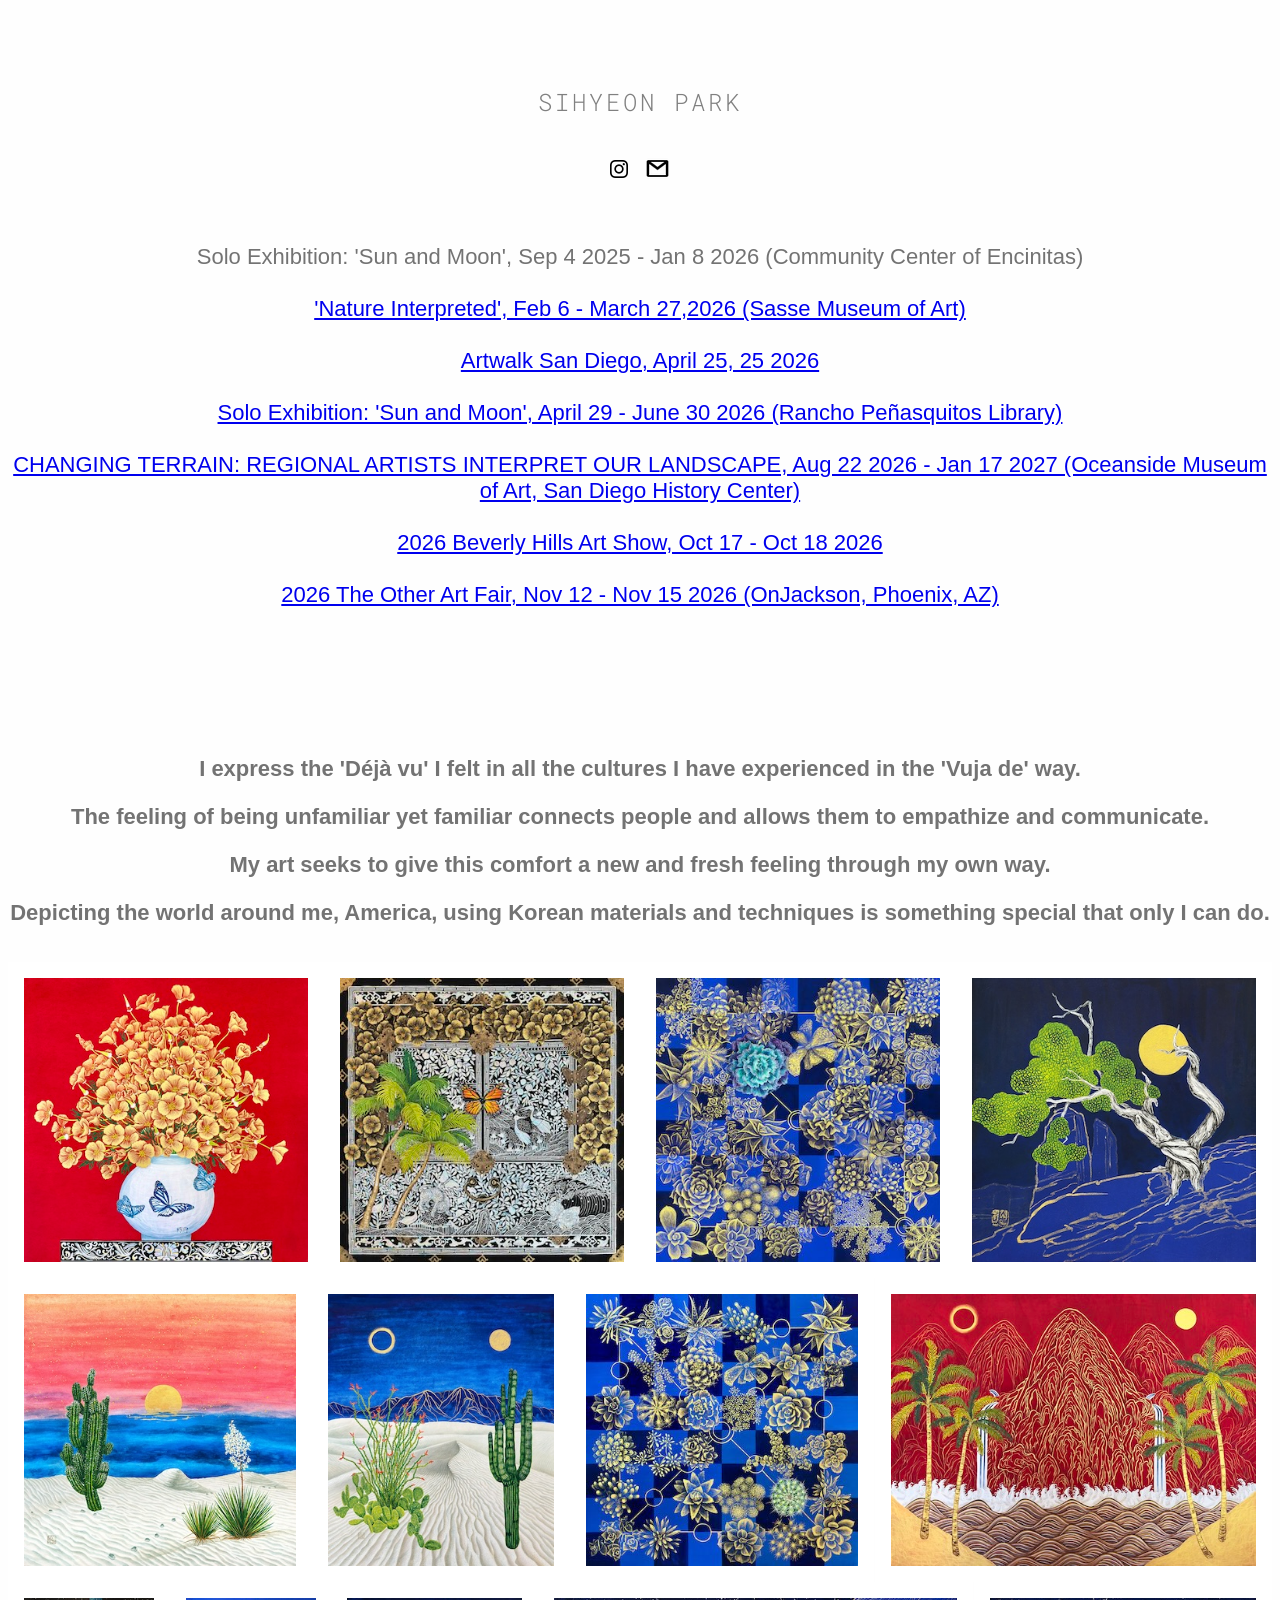
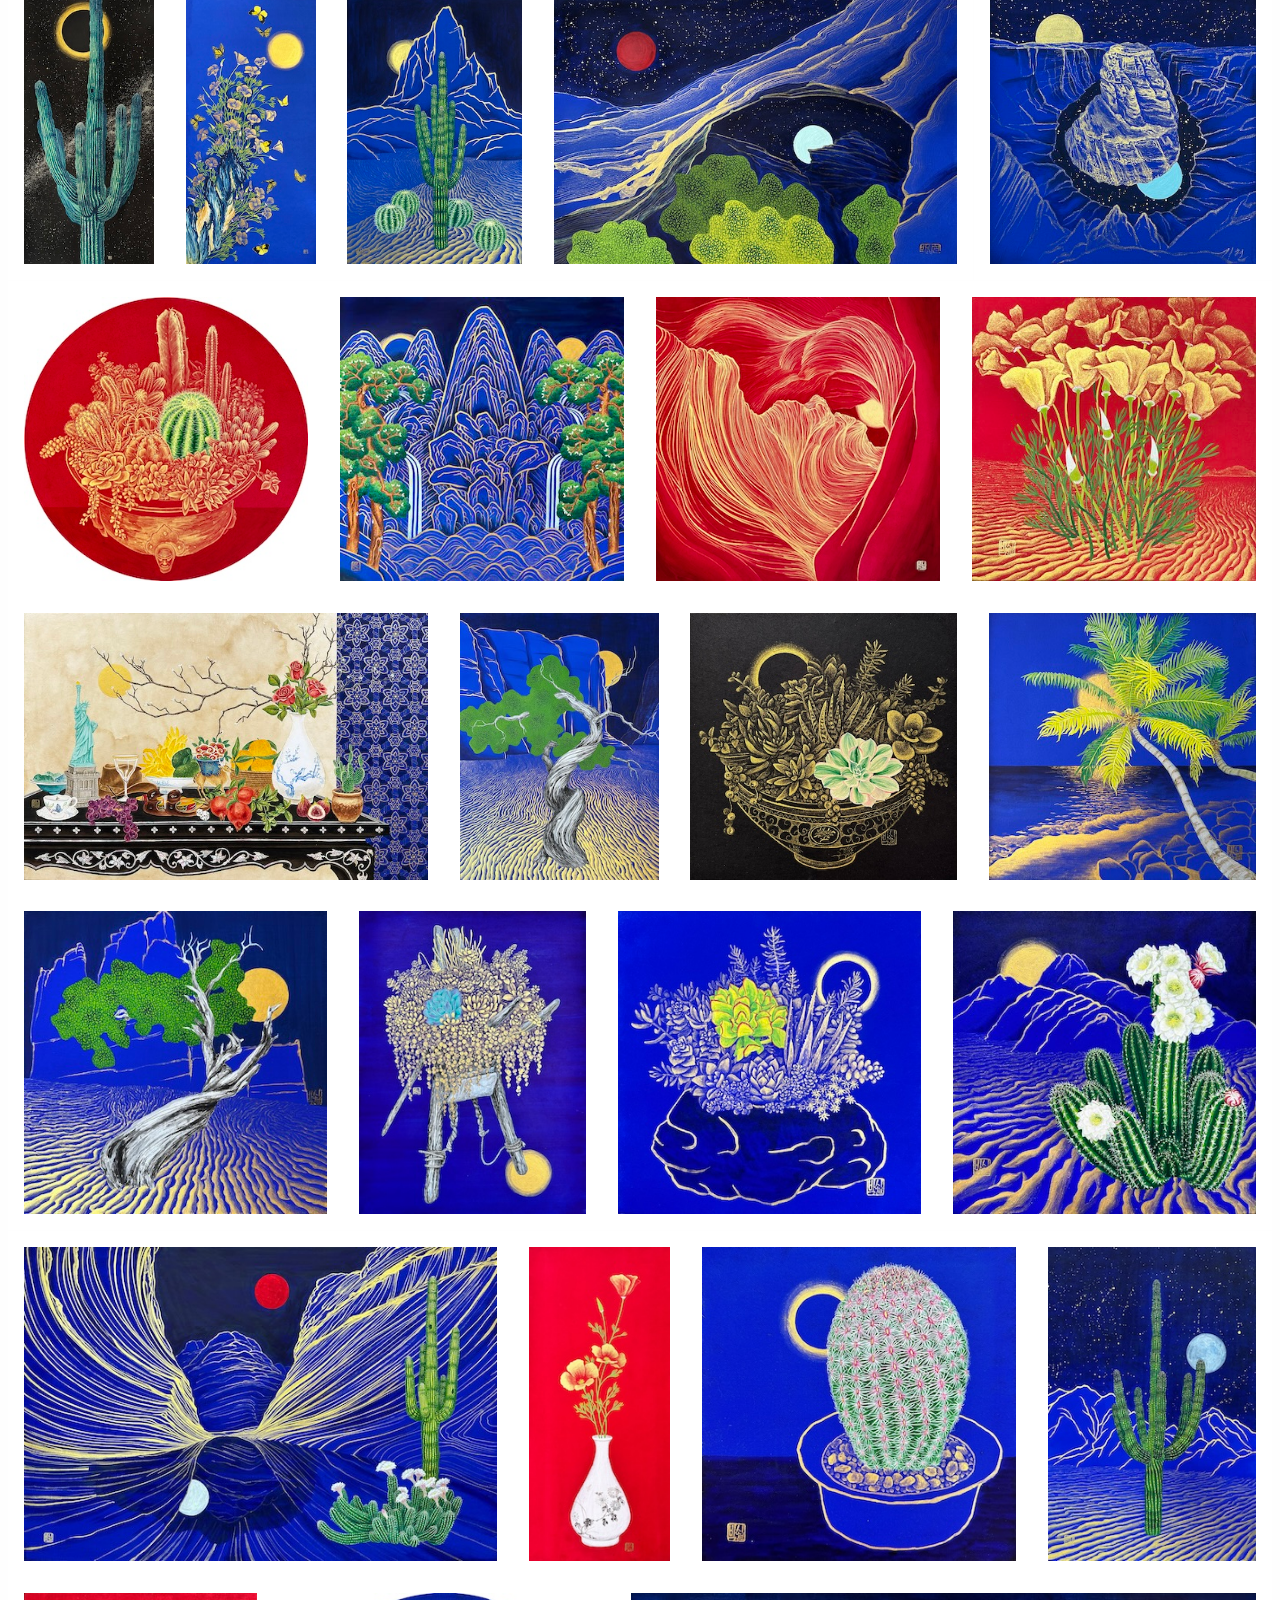
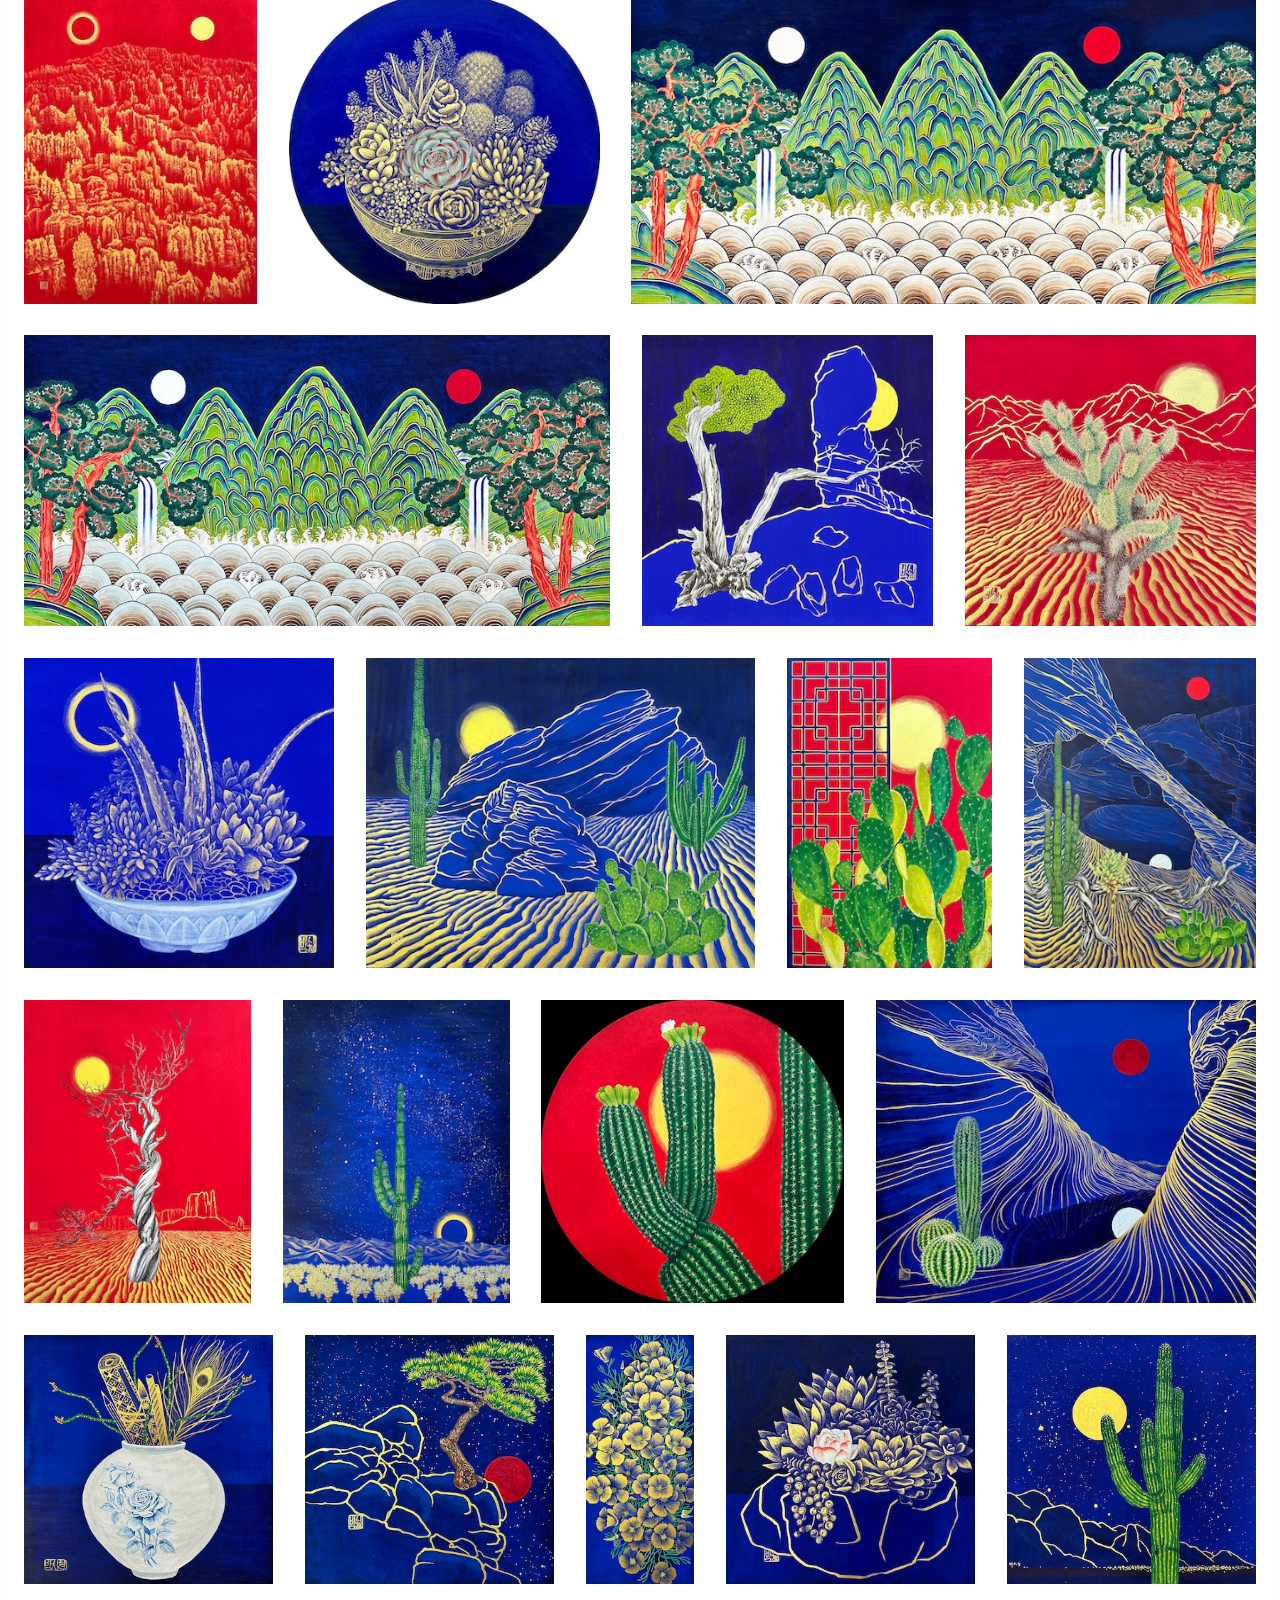
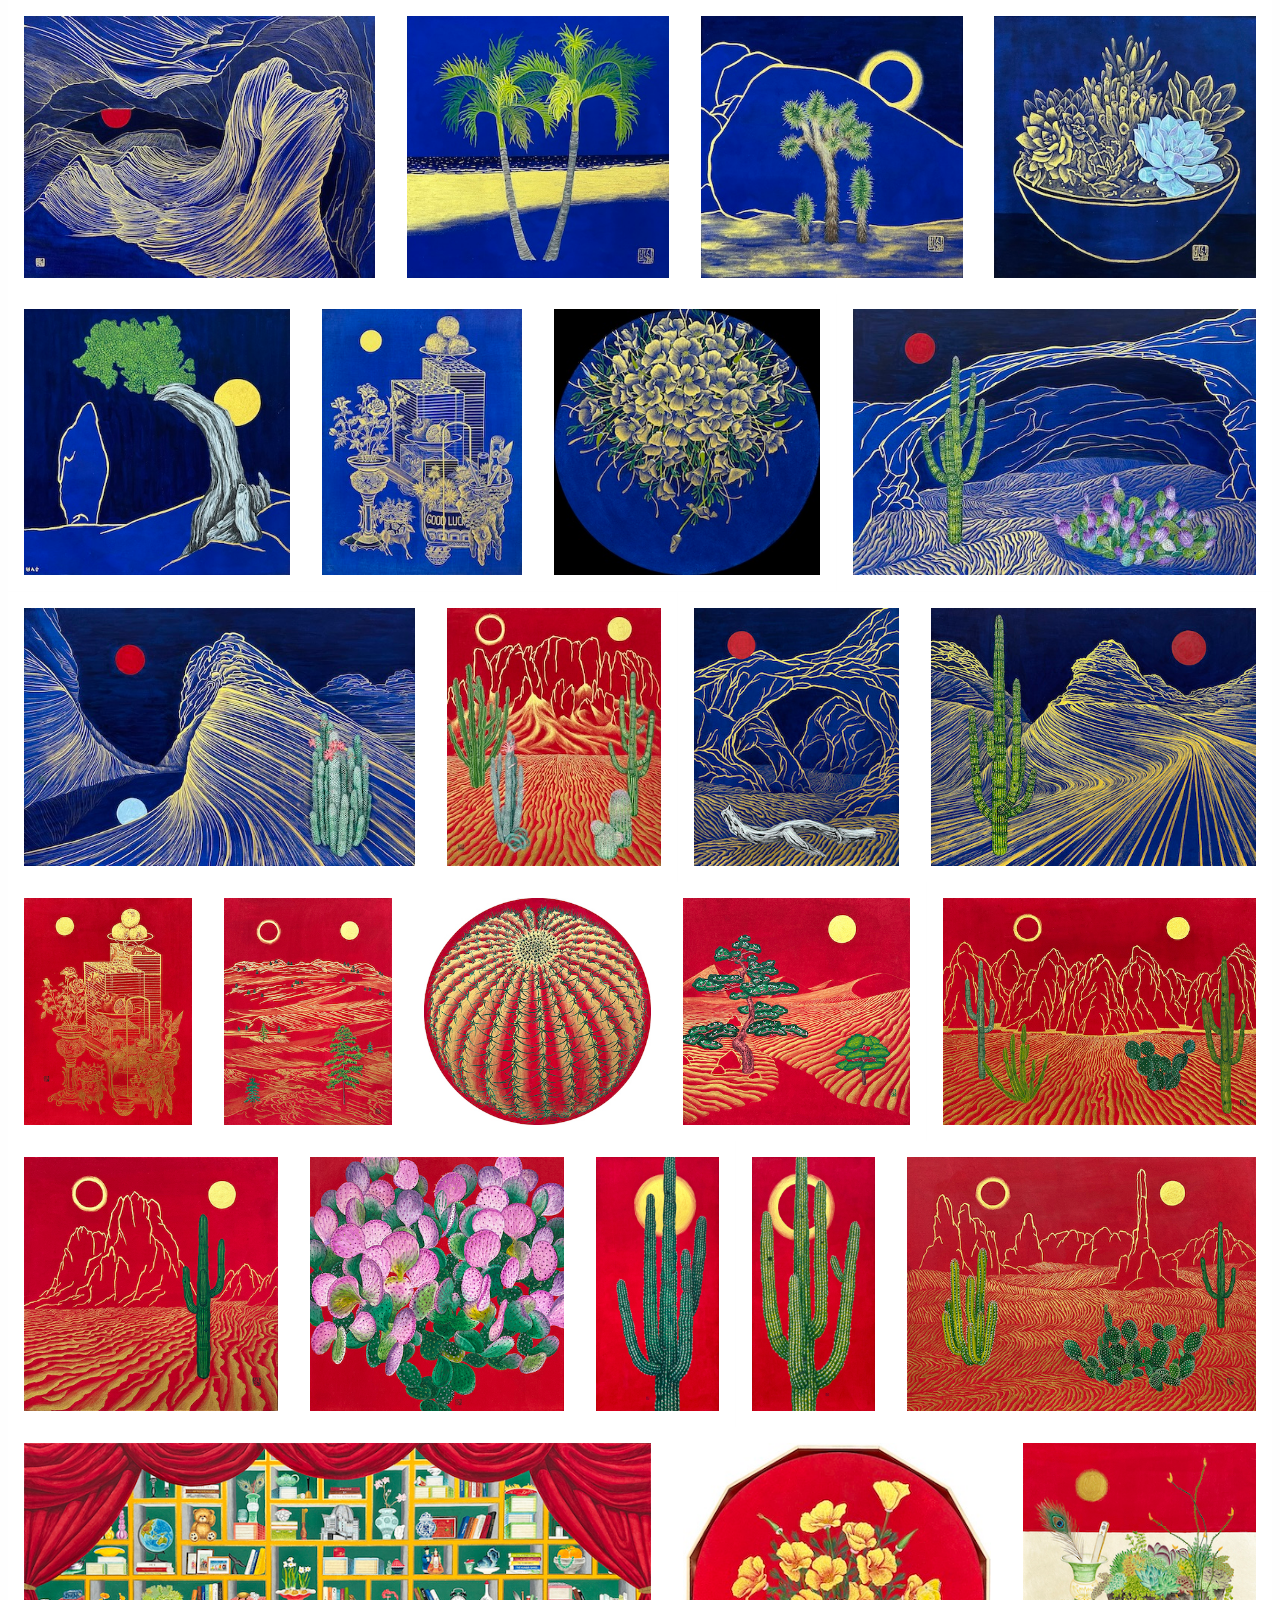
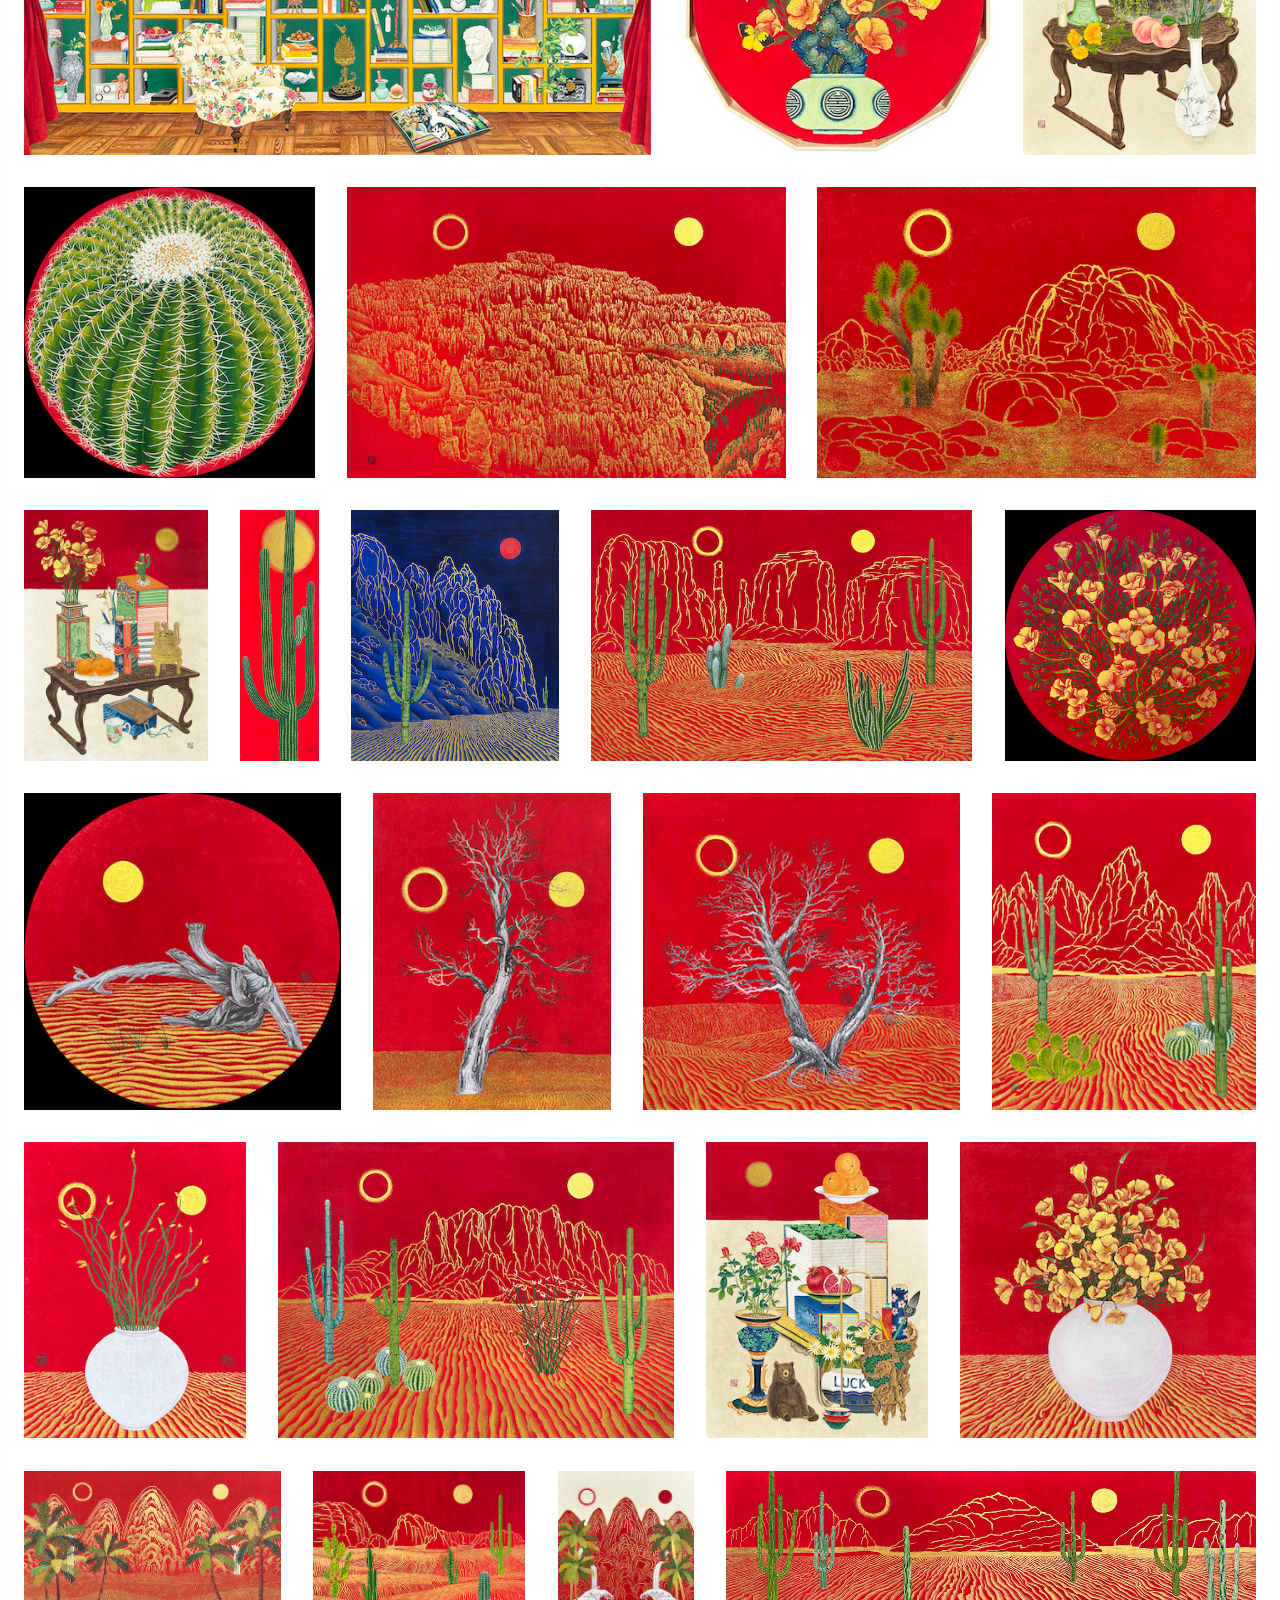
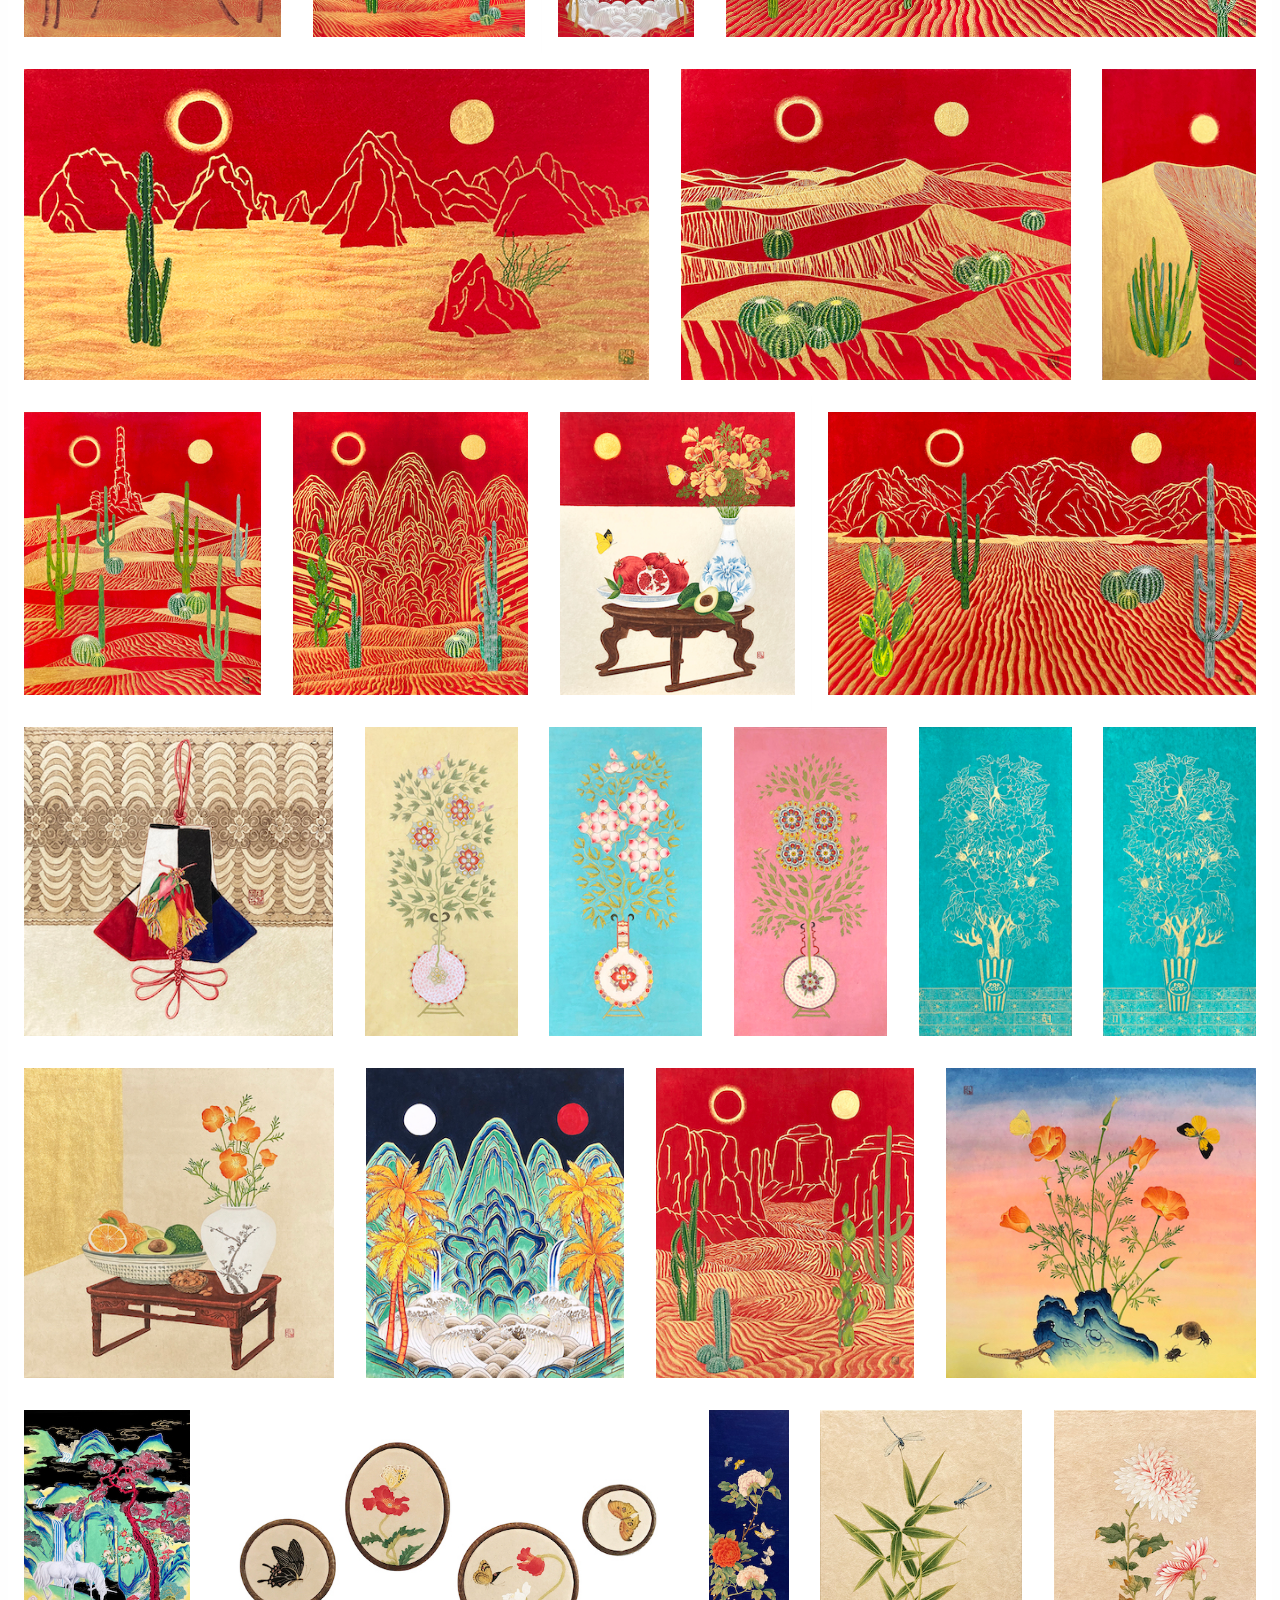
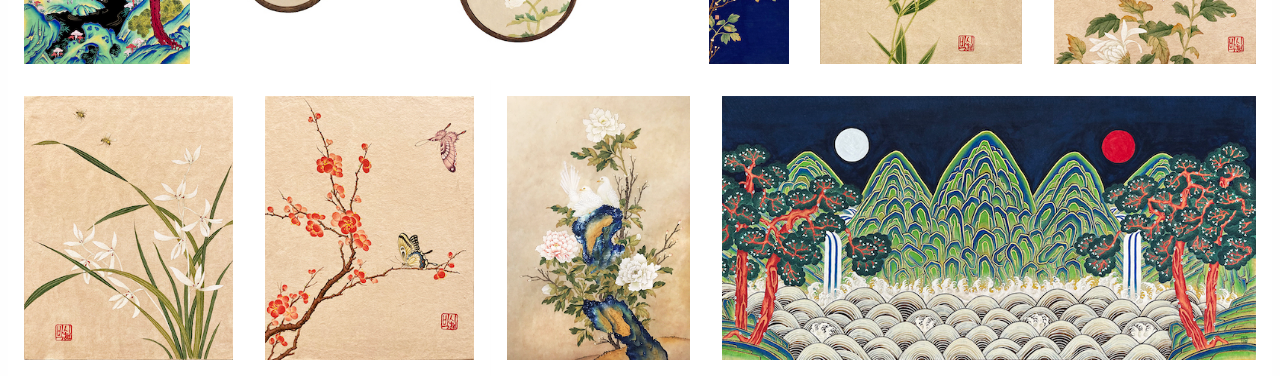
==== index.html @ fd3556aa "Update index.html" ====
<!DOCTYPE html>
<html lang="en" >
<head>
  <meta charset="UTF-8">
  <title>Sihyeon Park</title>
  <meta name="viewport" content="width=device-width, initial-scale=1">
  <link rel="preconnect" href="https://fonts.gstatic.com" crossorigin>
  <link href="https://fonts.googleapis.com/css?family=Roboto+Mono:400,300&display=swap" rel="stylesheet">
  <link rel="stylesheet" href="https://cdnjs.cloudflare.com/ajax/libs/normalize/5.0.0/normalize.min.css">
  <link rel="stylesheet" href="./style.css">
</head>
<body>
  <section id="about">
	<style>
	    h2 a {
		text-decoration: none; /* Remove underlines */
		margin-right: none; /* Add some spacing between icons */
	    }
	
	    h2 a img {
		vertical-align: middle; /* Align images vertically with text */
	    }
	</style>
	<br><br>
	<h2>Sihyeon Park
		<br><br>
	    <a href="https://instagram.com/artist_sihyeonpark?igshid=NTc4MTIwNjQ2YQ==" target="_blank">
		<img src="images/instagram-logo.png" alt="Instagram Logo">
	    </a>
	    <a href="mailto:iamsihyeon@gmail.com" target="_blank">
		<img src="images/email-25.png" alt="Email Logo">
	    </a>
	</h2>
	<!-- <div class=intro1>'Vujà dé' is all about my perspective of both</div>
	<div class=intro1>Korean and American cultures.</div>
	<div class=intro1>I found ‘wishes, symbols, happiness, etc.’</div>
	<div class=intro3>in my new life in the U.S..</div>
	
	<div class=intro2>It was the 'Déjà vu' that I felt in 'Minhwa',</div>
	<div class=intro1>a traditional Korean folk art,</div>
	<div class=intro3>which is my painting inspiration.</div>
	
	<div class=intro2>Creativity comes from different viewpoints</div>
	<div class=intro3>like 'Vujà dé(a familiar but new feeling)'.</div>
	
	<div class=intro2>My pieces bring out familiar Korean and</div>
	<div class=intro1>American things in order to give people</div>
	<div class=intro1>a fresh feeling by combining representative</div>
	<div class=intro1>Korean paintings, symbolic images of the U.S.</div>
	<div class=intro3>and my own story.</div>
	
	<div class=intro2>This implies that, in the end,</div>
	<div class=intro3>our happiness is all the same.</div> -->

	<div class=intro2>
		Solo Exhibition: 'Sun and Moon', Sep 4 2025 - Jan 8 2026 (Community Center of Encinitas)
	</div>
	<div class=intro1>
		<a href="https://sasseartmuseum.org/exhibits2026-nature_interpreted.htm?utm_source=newsletter&utm_medium=email&utm_campaign=4_new_exhibits&utm_term=2026-03-21" target="_blank" rel="noopener noreferrer">'Nature Interpreted', Feb 6 - March 27,2026 (Sasse Museum of Art)</a>
	</div>
	<div class=intro1>
		<a href="https://www.artwalksandiego.org/missionfed/" target="_blank" rel="noopener noreferrer">Artwalk San Diego, April 25, 25 2026</a>
	</div>
	<div class=intro1>
		<a href="https://sandiego.events.mylibrary.digital/event?id=348384" target="_blank" rel="noopener noreferrer">Solo Exhibition: 'Sun and Moon', April 29 - June 30 2026 (Rancho Peñasquitos Library)</a>
	</div>
	<div class=intro1>
		<a href="https://oma-online.org/changing-terrain/" target="_blank" rel="noopener noreferrer">CHANGING TERRAIN: REGIONAL ARTISTS INTERPRET OUR LANDSCAPE, Aug 22 2026 - Jan 17 2027 (Oceanside Museum of Art, San Diego History Center)</a>
	</div>
	<div class=intro1>
		<a href="https://beverlyhills.org/231/Beverly-Hills-Art-Show---October-17-18-2" target="_blank" rel="noopener noreferrer">2026 Beverly Hills Art Show, Oct 17 - Oct 18 2026</a>
	</div>
	<div class=intro3>
		<a href="https://www.theotherartfair.com/phoenix/" target="_blank" rel="noopener noreferrer">2026 The Other Art Fair, Nov 12 - Nov 15 2026 (OnJackson, Phoenix, AZ)</a>
	</div>
	<br><br><br><br><br><br>
	  
    <!-- <div class=news1>'Vujà dé'(a familiar but new feeling)</div>
    <div class=news1>is all about my perspective</div>
    <div class=news3> on both Korean and American cultures.</div>

    <div class=news2>In my new life in the U.S.,</div>
    <div class=news3>I discovered ‘wishes, symbols, happiness, etc.’</div>

    <div class=news2>It was the "Déjà vu" that I felt in</div>
    <div class=news1>“Minhwa”, a traditional Korean folk art,</div>
    <div class=news3>which serves as my painting inspiration.</div>

    <div class=news2>Creativity stems from different</div>
    <div class=news3>viewpoints, like “Vujà dé”.</div>

    <div class=news2>My artwork showcases</div>
    <div class=news1>familiar Korean and American elements,</div>
    <div class=news1>aiming to provide a fresh perspective</div>
    <div class=news1>by combining representative Korean paintings,</div>
    <div class=news1>symbolic images of the U.S.,</div>
    <div class=news3>and my personal story.</div>
    
    <div class=news2>This implies that, ultimately,</div>
    <div class=news3>our happiness is universal.</div> -->
    <div class=news1>I express the 'Déjà vu' I felt in all the cultures I have experienced in the 'Vuja de' way.</div>
    <div class=news2>The feeling of being unfamiliar yet familiar connects people and allows them to empathize and communicate.</div>
    <div class=news2>My art seeks to give this comfort a new and fresh feeling through my own way.</div>
    <div class=news2>Depicting the world around me, America, using Korean materials and techniques is something special that only I can do.</div>
    <div class=news3></div>
	  
  </section>
  <section id="gallery">
    <!-- <h2>Gallery</h2> -->
    <h2></h2>
		<!-- partial:index.partial.html -->
		<div class="m-p-g">
			<div class="m-p-g__thumbs" data-google-image-layout data-max-height="350">
				<img src="images_thumbs/2026_008_Poppy_in_the_Moon-2_24x24.jpg" data-full="images/2026_008_Poppy_in_the_Moon-2_24x24.jpg" alt="Poppy in the Moon-2 24x24" class="m-p-g__thumbs-img" loading="lazy"/>
				<img src="images_thumbs/2026_007_California_in_Jagae-1_24x24.jpg" data-full="images/2026_007_California_in_Jagae-1_24x24.jpg" alt="California in Jagae-1 24x24" class="m-p-g__thumbs-img" loading="lazy"/>
				<img src="images_thumbs/2026_006_Yutnori-2_48x48.jpg" data-full="images/2026_006_Yutnori-2_48x48.jpg" alt="Yutnori-2 48x48" class="m-p-g__thumbs-img" loading="lazy"/>
				<img src="images_thumbs/2026_005_A_Small_Happiness-19_10x10.jpg" data-full="images/2026_005_A_Small_Happiness-19_10x10.jpg" alt="A Small Happiness-19 10x10" class="m-p-g__thumbs-img" loading="lazy"/>
				<img src="images_thumbs/2026_004_Cactus_in_the_White-2_18x18.jpg" data-full="images/2026_004_Cactus_in_the_White-2_18x18.jpg" alt="Cactus in the White-2 18x18" class="m-p-g__thumbs-img" loading="lazy"/>
				<img src="images_thumbs/2026_003_Cactus_in_the_White-1_24x20.jpg" data-full="images/2026_003_Cactus_in_the_White-1_24x20.jpg" alt="Cactus in the White-1 24x20" class="m-p-g__thumbs-img" loading="lazy"/>
				<img src="images_thumbs/2026_002_Yutnori-1_24x24.jpg" data-full="images/2026_002_Yutnori-1_24x24.jpg" alt="Yutnori-1 24x24" class="m-p-g__thumbs-img" loading="lazy"/>
				<img src="images_thumbs/2026_001_Ilwolobongdo-CA-3_30x40.jpg" data-full="images/2026_001_Ilwolobongdo-CA-3_30x40.jpg" alt="Ilwolobongdo CA-3 30x40" class="m-p-g__thumbs-img" loading="lazy"/>
				<img src="images_thumbs/2025_038_Saguaro_in_the_Night_48x24.jpg" data-full="images/2025_038_Saguaro_in_the_Night_48x24.jpg" alt="Saguaro in the Night 48x24 (sold)" class="m-p-g__thumbs-img" loading="lazy"/>
				<img src="images_thumbs/2025_037_California_Hwajeopdo_36x18.jpg" data-full="images/2025_037_California_Hwajeopdo_36x18.jpg" alt="California Hwajeopdo 36x18" class="m-p-g__thumbs-img" loading="lazy"/>
				<img src="images_thumbs/2025_036_Cactus_in_the_Dark-10_18x12.jpg" data-full="images/2025_036_Cactus_in_the_Dark-10_18x12.jpg" alt="Cactus in the Dark-10 18x12" class="m-p-g__thumbs-img" loading="lazy"/>
				<img src="images_thumbs/2025_035_Sedona_in_the_Dark_12x18.jpg" data-full="images/2025_035_Sedona_in_the_Dark_12x18.jpg" alt="Sedona in the Dark 12x18" class="m-p-g__thumbs-img" loading="lazy"/>
				<img src="images_thumbs/2025_034_A_Small_Happiness-18_10x10.jpg" data-full="images/2025_034_A_Small_Happiness-18_10x10.jpg" alt="A Small Happiness-18 10x10" class="m-p-g__thumbs-img" loading="lazy"/>
				<img src="images_thumbs/2025_033_Succulents_in_a_Hwaro_18R.jpg" data-full="images/2025_033_Succulents_in_a_Hwaro_18R.jpg" alt="Succulents in a Hwaro 18R" class="m-p-g__thumbs-img" loading="lazy"/>
				<img src="images_thumbs/2025_032_Ilwolobongdo_in _the_Dark_18x18.jpg" data-full="images/2025_032_Ilwolobongdo_in _the_Dark_18x18.jpg" alt="Ilwolobongdo in the Dark 18x18" class="m-p-g__thumbs-img" loading="lazy"/>
				<img src="images_thumbs/2025_031_Love_from_the_Earth_18x18.jpg" data-full="images/2025_031_Love_from_the_Earth_18x18.jpg" alt="Love from the Earth 18x18" class="m-p-g__thumbs-img" loading="lazy"/>
				<img src="images_thumbs/2025_030_California_Poppy-3_10x10.jpg" data-full="images/2025_030_California_Poppy-3_10x10.jpg" alt="California Poppy-3 10x10 (sold)" class="m-p-g__thumbs-img" loading="lazy"/>
				<img src="images_thumbs/2025_029_Sogwado-Still_life_20x30.jpg" data-full="images/2025_029_Sogwado-Still_life_20x30.jpg" alt="Sogwado-Still life 20x30 (sold)" class="m-p-g__thumbs-img" loading="lazy"/>
				<img src="images_thumbs/2025_028_A_Tree_in_the_Dark_10x10.jpg" data-full="images/2025_028_A_Tree_in_the_Dark_10x10.jpg" alt="A Tree in the Dark 36x48" class="m-p-g__thumbs-img" loading="lazy"/>
				<img src="images_thumbs/2025_027_A_Small_Happiness-17_10x10.jpg" data-full="images/2025_027_A_Small_Happiness-17_10x10.jpg" alt="A Small Happiness-17 10x10" class="m-p-g__thumbs-img" loading="lazy"/>
				<img src="images_thumbs/2025_026_A_Small_Happiness-12_10x10.jpg" data-full="images/2025_026_A_Small_Happiness-12_10x10.jpg" alt="A Small Happiness-12 10x10" class="m-p-g__thumbs-img" loading="lazy"/>
				<img src="images_thumbs/2025_025_A_Small_Happiness-16_10x10.jpg" data-full="images/2025_025_A_Small_Happiness-16_10x10.jpg" alt="A Small Happiness-16 10x10" class="m-p-g__thumbs-img" loading="lazy"/>
				<img src="images_thumbs/2025_024_Succulents_on_a_Jigae_24x18.jpg" data-full="images/2025_024_Succulents_on_a_Jigae_24x18.jpg" alt="Succulents on a Jigae 24x18" class="m-p-g__thumbs-img" loading="lazy"/>
				<img src="images_thumbs/2025_023_A_Small_Happiness-14_10x10.jpg" data-full="images/2025_023_A_Small_Happiness-14_10x10.jpg" alt="A Small Happiness-14 10x10" class="m-p-g__thumbs-img" loading="lazy"/>
				<img src="images_thumbs/2025_022_A_Small_Happiness-15_10x10.jpg" data-full="images/2025_022_A_Small_Happiness-15_10x10.jpg" alt="A Small Happiness-15 10x10 (sold)" class="m-p-g__thumbs-img" loading="lazy"/>
				<img src="images_thumbs/2025_021_Cactus_in_the_Dark-8_20x30.jpg" data-full="images/2025_021_Cactus_in_the_Dark-8_20x30.jpg" alt="Cactus in the Dark-8 20x30" class="m-p-g__thumbs-img" loading="lazy"/>
				<img src="images_thumbs/2025_020_California_Poppy_in_a_vase-2_22x10.jpg" data-full="images/2025_020_California_Poppy_in_a_vase-2_22x10.jpg" alt="California Poppy in a vase-2 22x10 (sold)" class="m-p-g__thumbs-img" loading="lazy"/>
				<img src="images_thumbs/2025_019_A_Small_Happiness-13_10x10.jpg" data-full="images/2025_019_A_Small_Happiness-13_10x10.jpg" alt="A Small Happiness-13 10x10" class="m-p-g__thumbs-img" loading="lazy"/>
				<img src="images_thumbs/2025_018_Cactus_in_the_Dark-9_18x12.jpg" data-full="images/2025_018_Cactus_in_the_Dark-9_18x12.jpg" alt="Cactus in the Dark-9 18x12" class="m-p-g__thumbs-img" loading="lazy"/>
				<img src="images_thumbs/2025_017_Sun_Moon and Bryce-2_24x18.jpg" data-full="images/2025_017_Sun_Moon and Bryce-2_24x18.jpg" alt="Sun Moon and Bryce-2 24x18 (sold)" class="m-p-g__thumbs-img" loading="lazy"/>
				<img src="images_thumbs/2025_016_Succulents_in_a_pot_18R.jpg" data-full="images/2025_016_Succulents_in_a_pot_18R.jpg" alt="Succulents in a pot 18R" class="m-p-g__thumbs-img" loading="lazy"/>
				<img src="images_thumbs/2025_015_2025_Ilwolobongdo-LG_24x48.jpg" data-full="images/2025_015_2025_Ilwolobongdo-LG_24x48.jpg" alt="2025 Ilwolobongdo-LG 24x48" class="m-p-g__thumbs-img" loading="lazy"/>
				<img src="images_thumbs/2025_014_2025_Ilwolobongdo-SM_18x36.jpg" data-full="images/2025_014_2025_Ilwolobongdo-SM_18x36.jpg" alt="2025 Ilwolobongdo-SM 18x36 (sold)" class="m-p-g__thumbs-img" loading="lazy"/>
				<img src="images_thumbs/2025_013_A_Small_Happiness-11_10x10.jpg" data-full="images/2025_013_A_Small_Happiness-11_10x10.jpg" alt="A Small Happiness-11 10x10 (sold)" class="m-p-g__thumbs-img" loading="lazy"/>
				<img src="images_thumbs/2025_012_A_Teddy_Bear_Cholla_10x10.jpg" data-full="images/2025_012_A_Teddy_Bear_Cholla_10x10.jpg" alt="A Teddy Bear Cholla 10x10 (sold)" class="m-p-g__thumbs-img" loading="lazy"/>
				<img src="images_thumbs/2025_011_A_Small_Happiness-10_10x10.jpg" data-full="images/2025_011_A_Small_Happiness-10_10x10.jpg" alt="A Small Happiness-10 10x10 (sold)" class="m-p-g__thumbs-img" loading="lazy"/>
				<img src="images_thumbs/2025_010_Cactus_in_the_Dark-6_16x20.jpg" data-full="images/2025_010_Cactus_in_the_Dark-6_16x20.jpg" alt="Cactus in the Dark-6 16x20" class="m-p-g__thumbs-img" loading="lazy"/>
				<img src="images_thumbs/2025_009_Through_the_Chang_18x12.jpg" data-full="images/2025_009_Through_the_Chang_18x12.jpg" alt="Through the Chang 18x12" class="m-p-g__thumbs-img" loading="lazy"/>
				<img src="images_thumbs/2025_008_Cactus_in_the_Dark-5_36x48.jpg" data-full="images/2025_008_Cactus_in_the_Dark-5_36x48.jpg" alt="Cactus in the Dark-5 36x48" class="m-p-g__thumbs-img" loading="lazy"/>
				<img src="images_thumbs/2025_007_A_Tree_under_the_Sun-2_24x18.jpg" data-full="images/2025_007_A_Tree_under_the_Sun-2_24x18.jpg" alt="A Tree under the Sun-2 24x18" class="m-p-g__thumbs-img" loading="lazy"/>
				<img src="images_thumbs/2025_006_Cactus_in_the_Dark-7_24x18.jpg" data-full="images/2025_006_Cactus_in_the_Dark-7_24x18.jpg" alt="Cactus in the Dark-7 24x18 (sold)" class="m-p-g__thumbs-img" loading="lazy"/>
				<img src="images_thumbs/2025_005_Saguaro-4_20R.jpg" data-full="images/2025_005_Saguaro-4_20R.jpg" alt="Saguaro-4 20R" class="m-p-g__thumbs-img" loading="lazy"/>
				<img src="images_thumbs/2025_004_Cactus_in_the_Dark-4_16x20.jpg" data-full="images/2025_004_Cactus_in_the_Dark-4_16x20.jpg" alt="Cactus in the Dark-4 16x20 (sold)" class="m-p-g__thumbs-img" loading="lazy"/>
				<img src="images_thumbs/2025_003_A_Small_Happiness-8_10x10.jpg" data-full="images/2025_003_A_Small_Happiness-8_10x10.jpg" alt="A Small Happiness-8 10x10 (sold)" class="m-p-g__thumbs-img" loading="lazy"/>
				<img src="images_thumbs/2025_002_A_Small_Happiness-7_10x10.jpg" data-full="images/2025_002_A_Small_Happiness-7_10x10.jpg" alt="A Small Happiness-7 10x10 (sold)" class="m-p-g__thumbs-img" loading="lazy"/>
				<img src="images_thumbs/2025_001_California_Poppy-3_22x10_2025.jpg" data-full="images/2025_001_California_Poppy-3_22x10_2025.jpg" alt="California Poppy-3 22x10 (sold)" class="m-p-g__thumbs-img" loading="lazy"/>
				<img src="images_thumbs/2024_0027_A_Small_Happiness-6_10x10.jpg" data-full="images/2024_0027_A_Small_Happiness-6_10x10.jpg" alt="A Small Happiness-6 10x10 (sold)" class="m-p-g__thumbs-img" loading="lazy"/>
				<img src="images_thumbs/2024_0026_A_Small_Happiness-5_10x10.jpg" data-full="images/2024_0026_A_Small_Happiness-5_10x10.jpg" alt="A Small Happiness-5 10x10 (sold)" class="m-p-g__thumbs-img" loading="lazy"/>
				<img src="images_thumbs/2024_0025_Antelope_in_the_Dark-1_18x24.jpg" data-full="images/2024_0025_Antelope_in_the_Dark-1_18x24.jpg" alt="Antelope in the Dark-1 18x24" class="m-p-g__thumbs-img" loading="lazy"/>
				<img src="images_thumbs/2024_0024_A_Small_Happiness-4_10x10.jpg" data-full="images/2024_0024_A_Small_Happiness-4_10x10.jpg" alt="A Small Happiness-4 10x10 (sold)" class="m-p-g__thumbs-img" loading="lazy"/>
				<img src="images_thumbs/2024_0023_A_Small_Happiness-3_10x10.jpg" data-full="images/2024_0023_A_Small_Happiness-3_10x10.jpg" alt="A Small Happiness-3 10x10 (sold)" class="m-p-g__thumbs-img" loading="lazy"/>
				<img src="images_thumbs/2024_0022_A_Small_Happiness-2_10x10.jpg" data-full="images/2024_0022_A_Small_Happiness-2_10x10.jpg" alt="A Small Happiness-2 10x10 (sold)" class="m-p-g__thumbs-img" loading="lazy"/>
				<img src="images_thumbs/2024_0021_A_Small_Happiness-2_10x10.jpg" data-full="images/2024_0021_A_Small_Happiness-2_10x10.jpg" alt="A Small Happiness-1 10x10 (sold)" class="m-p-g__thumbs-img" loading="lazy"/>
				<img src="images_thumbs/2024_0020_Chaekgeori-CA-Blue_24x18.jpg" data-full="images/2024_0020_Chaekgeori-CA-Blue_24x18.jpg" alt="Chaekgeori-CA-Blue 24x18 (sold)" class="m-p-g__thumbs-img" loading="lazy"/>
				<img src="images_thumbs/2024_0019_California_Poppy-2_20R.jpg" data-full="images/2024_0019_California_Poppy-2_20R.jpg" alt="California Poppy-2 20R (sold)" class="m-p-g__thumbs-img" loading="lazy"/>
				<img src="images_thumbs/2024_0018_Arches_in_the_Dark-2_20x30.jpg" data-full="images/2024_0018_Arches_in_the_Dark-2_20x30.jpg" alt="Arches in the Dark-2 20x30 (sold)" class="m-p-g__thumbs-img" loading="lazy"/>
				<img src="images_thumbs/2024_0017_Cactus_in_the_Dark-3_20x30.jpg" data-full="images/2024_0017_Cactus_in_the_Dark-3_20x30.jpg" alt="Cactus in the Dark-3 20x30 (sold)" class="m-p-g__thumbs-img" loading="lazy"/>
				<img src="images_thumbs/2024_0016_Sun,_Moon_and_Superstition-2_24x20.jpg" data-full="images/2024_0016_Sun,_Moon_and_Superstition-2_24x20.jpg" alt="Sun, Moon and Superstition-2 24x20 (sold)" class="m-p-g__thumbs-img" loading="lazy"/>
				<img src="images_thumbs/2024_0015_Arches_in_the_Dark-1_20x16.jpg" data-full="images/2024_0015_Arches_in_the_Dark-1_20x16.jpg" alt="Arches in the Dark-1 2024 20x16 (sold)" class="m-p-g__thumbs-img" loading="lazy"/>
				<img src="images_thumbs/2024_0014_Cactus_in_the_Dark-2_16x20.jpg" data-full="images/2024_0014_Cactus_in_the_Dark-2_16x20.jpg" alt="Cactus in the Dark-2 2024 16x20 (sold)" class="m-p-g__thumbs-img" loading="lazy"/>
				<!-- <img src="images_thumbs/2024_0013_Sun_Moon_and_Palmtree-1_30x40.jpg" data-full="images/2024_0013_Sun_Moon_and_Palmtree-1_30x40.jpg" alt="Sun, Moon and Palmtree-1 2024 30x40" class="m-p-g__thumbs-img" loading="lazy"/> -->
				<img src="images_thumbs/2024_0012_Chaegeori-Mono_24x18.jpg" data-full="images/2024_0012_Chaegeori-Mono_24x18.jpg" alt="Chaegeori Mono 2024 24x18" class="m-p-g__thumbs-img" loading="lazy"/>
				<img src="images_thumbs/2024_0011_Sun_Moon_and_Zion-1_24x18.jpg" data-full="images/2024_0011_Sun_Moon_and_Zion-1_24x18.jpg" alt="Sun, Moon and Zion-1 2024 24x18" class="m-p-g__thumbs-img" loading="lazy"/>
				<img src="images_thumbs/2024_0010_A_Ball_Cacti_20.jpg" data-full="images/2024_0010_A_Ball_Cacti_20.jpg" alt="A Ball Cacti-2 2024 20R" class="m-p-g__thumbs-img" loading="lazy"/>
				<img src="images_thumbs/2024_0009_Pinetree_in_Desert_18x18.jpg" data-full="images/2024_0009_Pinetree_in_Desert_18x18.jpg" alt="Pinetree in Desert 2024 18x18" class="m-p-g__thumbs-img" loading="lazy"/>
				<img src="images_thumbs/2024_0008_Sun_Moon_and_Cactus-9_22x30.jpg" data-full="images/2024_0008_Sun_Moon_and_Cactus-9_22x30.jpg" alt="Sun, Moon and Cactus-9 2024 22x30" class="m-p-g__thumbs-img" loading="lazy"/>
				<img src="images_thumbs/2024_0007_Sun_Moon_and_Cactus_11_18x18.jpg" data-full="images/2024_0007_Sun_Moon_and_Cactus_11_18x18.jpg" alt="Sun, Moon and Cactus-11 2024 18x18 (sold)" class="m-p-g__thumbs-img" loading="lazy"/>
				<img src="images_thumbs/2024_0006_Purple_Prickly-1_24x24.jpg" data-full="images/2024_0006_Purple_Prickly-1_24x24.jpg" alt="Purple Prickly-1 2024 24x24 (sold)" class="m-p-g__thumbs-img" loading="lazy"/>
				<img src="images_thumbs/2024_0005_Saguaro-3_48x24.jpg" data-full="images/2024_0005_Saguaro-3_48x24.jpg" alt="Saguaro-3 2024 48x24" class="m-p-g__thumbs-img" loading="lazy"/>
				<img src="images_thumbs/2024_0004_Saguaro-2_48x24.jpg" data-full="images/2024_0004_Saguaro-2_48x24.jpg" alt="Saguaro-2 2024 48x24" class="m-p-g__thumbs-img" loading="lazy"/>
				<img src="images_thumbs/2024_0003_Sun_Moon_and_Cactus-10_22x30.jpg" data-full="images/2024_0003_Sun_Moon_and_Cactus-10_22x30.jpg" alt="Sun, Moon and Cactus-10 2024 22x30" class="m-p-g__thumbs-img" loading="lazy"/>
				<img src="images_thumbs/2024_0002_Chaekgado-SD_48x96.jpg" data-full="images/2024_0002_Chaekgado-SD_48x96.jpg" alt="Chaekgado-SD 2024 48x96" class="m-p-g__thumbs-img" loading="lazy"/>
                <img src="images_thumbs/2024_0001_California_poppy_in_a_vase_18round.jpg" data-full="images/2024_0001_California_poppy_in_a_vase_18round.png" alt="California poppy in a vase 2024 18R (sold)" class="m-p-g__thumbs-img" loading="lazy"/>
				<img src="images_thumbs/2023_00018_Sogwado-CA-3_24x18.v2.jpg" data-full="images/2023_00018_Sogwado-CA-3_24x18.v2.jpg" alt="Sogwado-CA-3 2023 24x18" class="m-p-g__thumbs-img" loading="lazy"/>
				<img src="images_thumbs/2023_00017_A_Ball_Cacti-1_20round.jpg" data-full="images/2023_00017_A_Ball_Cacti-1_20round.jpg" alt="A Ball Cacti-1 2023 20R (sold)" class="m-p-g__thumbs-img" loading="lazy"/>
				<img src="images_thumbs/2023_00016_Sun_Moon_and_Bryce_24x36.jpg" data-full="images/2023_00016_Sun_Moon_and_Bryce_24x36.jpg" alt="Sun, Moon and Bryce 2023 24x36 (sold)" class="m-p-g__thumbs-img" loading="lazy"/>
				<img src="images_thumbs/2023_00015_Sun_Moon_and_Joshua_12x18.jpg" data-full="images/2023_00015_Sun_Moon_and_Joshua_12x18.jpg" alt="Sun, Moon and Joshua 2023 12x18" class="m-p-g__thumbs-img" loading="lazy"/>
				<img src="images_thumbs/2023_00014_Chaekgeori-CA-2_24x18.jpg" data-full="images/2023_00014_Chaekgeori-CA-2_24x18.jpg" alt="Chaekgeori-CA-2 2023 24x18" class="m-p-g__thumbs-img" loading="lazy"/>
				<img src="images_thumbs/2023_00013_Saguaro-1_36x12.v2.jpg" data-full="images/2023_00013_Saguaro-1_36x12.v2.jpg" alt="Saguaro-1 2023 36x12 (sold)" class="m-p-g__thumbs-img" loading="lazy"/>
				<img src="images_thumbs/2023_00012_Cactus_in_the_dark_24x20.v2.jpg" data-full="images/2023_00012_Cactus_in_the_dark_24x20.v2.jpg" alt="Cactus in the dark 2023 24x20 (sold)" class="m-p-g__thumbs-img" loading="lazy"/>
				<img src="images_thumbs/2023_00011_Sun_Moon_and_Cactus-8_24x36.jpg" data-full="images/2023_00011_Sun_Moon_and_Cactus-8_24x36.jpg" alt="Sun, Moon and Cactus-8 2023 24x36" class="m-p-g__thumbs-img" loading="lazy"/>
				<img src="images_thumbs/2023_00010_California_Poppy-1_24round.jpg" data-full="images/2023_00010_California_Poppy-1_24round.jpg" alt="California Poppy-1 2023 24R (sold)" class="m-p-g__thumbs-img" loading="lazy"/>
				<img src="images_thumbs/2023_0009_A_Tree_under_the_Sun_18round.jpg" data-full="images/2023_0009_A_Tree_under_the_Sun_18round.jpg" alt="A Tree under the Sun 2023 18R" class="m-p-g__thumbs-img" loading="lazy"/>
				<img src="images_thumbs/2023_0008_Sun,_Moon_and_Tree-2_12x16.jpg" data-full="images/2023_0008_Sun,_Moon_and_Tree-2_12x16.jpg" alt="Sun, Moon and a Tree-2 2023 12x16 (sold)" class="m-p-g__thumbs-img" loading="lazy"/>
				<img src="images_thumbs/2023_0007_Sun,_Moon_and_Tree-1_18x18.jpg" data-full="images/2023_0007_Sun,_Moon_and_Tree-1_18x18.jpg" alt="Sun, Moon and a Tree-1 2023 18x18 (sold)" class="m-p-g__thumbs-img" loading="lazy"/>
				<img src="images_thumbs/2023_0006_Sun,_Moon_and_Cactus-7_24x20.jpg" data-full="images/2023_0006_Sun,_Moon_and_Cactus-7_24x20.jpg" alt="Sun, Moon and Cactus-7 2023 24x20 (sold)" class="m-p-g__thumbs-img" loading="lazy"/>
				<img src="images_thumbs/2023_0005_Ocotillo_in_a_moon_16x12.jpg" data-full="images/2023_0005_Ocotillo_in_a_moon_16x12.jpg" alt="Ocotillo in the Moon 2023 16x12 (sold)" class="m-p-g__thumbs-img" loading="lazy"/>
				<img src="images_thumbs/2023_0004_Sun,_Moon_and_Superstition_30x40.jpg" data-full="images/2023_0004_Sun,_Moon_and_Superstition_30x40.jpg" alt="Sun, Moon and Superstition 2023 30x40 (sold)" class="m-p-g__thumbs-img" loading="lazy"/>
				<img src="images_thumbs/2023_0003_Chaekgeori-CA-1_24x18.v2.jpg" data-full="images/2023_0003_Chaekgeori-CA-1_24x18.v2.jpg" alt="Chaekgeori-CA-1 2023 24x18 (sold)" class="m-p-g__thumbs-img" loading="lazy"/>
				<img src="images_thumbs/2023_0002_Poppy_in_a_moon_24x24.jpg" data-full="images/2023_0002_Poppy_in_a_moon_24x24.jpg" alt="Poppy in the Moon 2023 24x24" class="m-p-g__thumbs-img" loading="lazy"/>
				<img src="images_thumbs/2023_0001_Ilwolobongdo-CA-2_24x36.jpg" data-full="images/2023_0001_Ilwolobongdo-CA-2_24x36.jpg" alt="Ilwolobongdo-CA-2 2023 4x36" class="m-p-g__thumbs-img" loading="lazy"/>
				<img src="images_thumbs/2022_0010_Sun,_Moon_and_Cactus-4_16x20.jpg" data-full="images/2022_0010_Sun,_Moon_and_Cactus-4_16x20.jpg" alt="Sun, Moon and Cactus-4 2022 16x20" class="m-p-g__thumbs-img" loading="lazy"/>
				<img src="images_thumbs/2022_0009_Ilwolobongdo-CA-1_24x20.jpg" data-full="images/2022_0009_Ilwolobongdo-CA-1_24x20.jpg" alt="Ilwolobongdo-CA-1 2022 24x20 (sold)" class="m-p-g__thumbs-img" loading="lazy"/>
				<img src="images_thumbs/2022_0008_Sun,_Moon_and_Cactus-3_12x36.jpg" data-full="images/2022_0008_Sun,_Moon_and_Cactus-3_12x36.jpg" alt="Sun, Moon and Cactus-3 2022 12x36" class="m-p-g__thumbs-img" loading="lazy"/>
				<img src="images_thumbs/2022_0007_Sun,_Moon_and_Cactus-6_12x24.jpg" data-full="images/2022_0007_Sun,_Moon_and_Cactus-6_12x24.jpg" alt="Sun, Moon and Cactus-6 2022 2x24" class="m-p-g__thumbs-img" loading="lazy"/>
				<img src="images_thumbs/2022_0006_Sun,_Moon_and_Cactus-5_16x20.jpg" data-full="images/2022_0006_Sun,_Moon_and_Cactus-5_16x20.jpg" alt="Sun, Moon and Cactus-5 2022 16x20" class="m-p-g__thumbs-img" loading="lazy"/>
				<img src="images_thumbs/2022_0005_Sun,_and_Cactus-1_24x12.jpg" data-full="images/2022_0005_Sun,_and_Cactus-1_24x12.jpg" alt="Sun, and Cactus-1 2022 24x12" class="m-p-g__thumbs-img" loading="lazy"/>
				<img src="images_thumbs/2022_0004_Sun,_Moon_and_Cactus-2_24x20.jpg" data-full="images/2022_0004_Sun,_Moon_and_Cactus-2_24x20.jpg" alt="Sun, Moon and Cactus-2 2022 24x20" class="m-p-g__thumbs-img" loading="lazy"/>
				<img src="images_thumbs/2022_0003_Ilwolobongdo-AZ-2_24x20.jpg" data-full="images/2022_0003_Ilwolobongdo-AZ-2_24x20.jpg" alt="Ilwolobongdo-AZ-2 2022 24x20 (sold)" class="m-p-g__thumbs-img" loading="lazy"/>
				<img src="images_thumbs/2022_0002_Sogwado-CA-2_24x20.png" data-full="images/2022_0002_Sogwado-CA-2_24x20.jpg" alt="Sogwado-CA-2 2022 24x20 (sold)" class="m-p-g__thumbs-img" loading="lazy"/>
				<img src="images_thumbs/2022_0001_Sun,_Moon_and_Cactus-1_24x36.jpg" data-full="images/2022_0001_Sun,_Moon_and_Cactus-1_24x36.jpg" alt="Sun, Moon and Cactus-1 2022 24x36 (sold)" class="m-p-g__thumbs-img" loading="lazy"/>
				<img src="images_thumbs/2021_0010_Lucky_Bag_11.8x11.8.jpg" data-full="images/2021_0010_Lucky_Bag_11.8x11.8.jpg" alt="Lucky Bag 2021 11.8x11.8" class="m-p-g__thumbs-img" loading="lazy"/>
				<img src="images_thumbs/2021_0009_Vase-3-3_24x12.jpg" data-full="images/2021_0009_Vase-3-3_24x12.jpg" alt="Vase-3-3 2021 24x12" class="m-p-g__thumbs-img" loading="lazy"/>
				<img src="images_thumbs/2021_0008_Vase-3-2_24x12.jpg" data-full="images/2021_0008_Vase-3-2_24x12.jpg" alt="Vase-3-2 2021 24x12" class="m-p-g__thumbs-img" loading="lazy"/>
				<img src="images_thumbs/2021_0007_Vase-3-1_24x12.jpg" data-full="images/2021_0007_Vase-3-1_24x12.jpg" alt="Vase-3-1 2021 24x12" class="m-p-g__thumbs-img" loading="lazy"/>
				<img src="images_thumbs/2021_0006_Morando-blue-right_24x12.jpg" data-full="images/2021_0006_Morando-blue-right_24x12.jpg" alt="Morando-blue-right 2021 24x12" class="m-p-g__thumbs-img" loading="lazy"/>
				<img src="images_thumbs/2021_0005_Morando-blue-left_24x12.jpg" data-full="images/2021_0005_Morando-blue-left_24x12.jpg" alt="Morando-blue-left 2021 24x12" class="m-p-g__thumbs-img" loading="lazy"/>
				<img src="images_thumbs/2021_0004_Sogwado-CA_20x20.jpg" data-full="images/2021_0004_Sogwado-CA_20x20.jpg" alt="Sogwado-CA 2021 20x20" class="m-p-g__thumbs-img" loading="lazy"/>
				<img src="images_thumbs/2021_0003_Ilwolobongdo-CA_24x20.jpg" data-full="images/2021_0003_Ilwolobongdo-CA_24x20.jpg" alt="Ilwolobongdo-CA 2021 24x20 (sold)" class="m-p-g__thumbs-img" loading="lazy"/>
				<img src="images_thumbs/2021_0002_Ilwolobongdo-AZ_24x20.jpg" data-full="images/2021_0002_Ilwolobongdo-AZ_24x20.jpg" alt="Ilwolobongdo-AZ 2021 24x20 (sold)" class="m-p-g__thumbs-img" loading="lazy"/>
				<img src="images_thumbs/2021_0001_Chochungdo-CA_20x20.jpg" data-full="images/2021_0001_Chochungdo-CA_20x20.jpg" alt="Chochungdo-CA 2021 20x20 (sold)" class="m-p-g__thumbs-img" loading="lazy"/>
				<img src="images_thumbs/2020_0001_Unicorn-sansu_36x24.jpg" data-full="images/2020_0001_Unicorn-sansu_36x24.jpg" alt="Unicorn-sansu 2020 36x24" class="m-p-g__thumbs-img" loading="lazy"/>
				<img src="images_thumbs/2019_0006_Chochungdo-4_set_of_4.jpg" data-full="images/2019_0006_Chochungdo-4_set_of_4.jpg" alt="Chochungdo-4 set of 4 2019" class="m-p-g__thumbs-img" loading="lazy"/>
				<img src="images_thumbs/2019_0005_Hwajeopdo-night_36x12.jpg" data-full="images/2019_0005_Hwajeopdo-night_36x12.jpg" alt="Hwajeopdo-night 2019 36x12" class="m-p-g__thumbs-img" loading="lazy"/>
				<img src="images_thumbs/2019_0004_4ladies-bamboo_9.25x7.25.jpg" data-full="images/2019_0004_4ladies-bamboo_9.25x7.25.jpg" alt="4ladies-bamboo 2019 9.25x7.25 (sold)" class="m-p-g__thumbs-img" loading="lazy"/>
				<img src="images_thumbs/2019_0003_4ladies-chrysanthemum_9.25x7.25.jpg" data-full="images/2019_0003_4ladies-chrysanthemum_9.25x7.25.jpg" alt="4ladies-chrysanthemum 2019 9.25x7.25 (sold)" class="m-p-g__thumbs-img" loading="lazy"/>
				<img src="images_thumbs/2019_0002_4ladies-orchid_9.25x7.25.jpg" data-full="images/2019_0002_4ladies-orchid_9.25x7.25.jpg" alt="4ladies-orchid 2019 9.25x7.25 (sold)" class="m-p-g__thumbs-img" loading="lazy"/>
				<img src="images_thumbs/2019_0001_4ladies-plum_9.25x7.25.jpg" data-full="images/2019_0001_4ladies-plum_9.25x7.25.jpg" alt="4ladies-plum 2019 9.25x7.25 (sold)" class="m-p-g__thumbs-img" loading="lazy"/>
				<img src="images_thumbs/2018_0002_Hwajodo-white_doves.jpg" data-full="images/2018_0002_Hwajodo-white_doves.jpg" alt="Hwajodo-white doves 2018 (sold)" class="m-p-g__thumbs-img" loading="lazy"/>
				<img src="images_thumbs/2018_0001_Ilwolobongdo_24x48.jpg" data-full="images/2018_0001_Ilwolobongdo_24x48.jpg" alt="Ilwolobongdo 2018 24x48" class="m-p-g__thumbs-img" loading="lazy"/>
			</div>

			<div class="m-p-g__fullscreen"></div>
		</div>

		<script>
			var elem = document.querySelector('.m-p-g');

			document.addEventListener('DOMContentLoaded', function() {
				var gallery = new MaterialPhotoGallery(elem);
			});
		</script>
		<!-- partial -->
  </section>
  <script src="script.js" defer></script>
</body>
</html>
---- style.css ----
/*------------------------------------*\
    MATERIAL PHOTO GALLERY
\*------------------------------------*/
.m-p-g {
  max-width: 100%;
  margin: 0 auto;
}
.m-p-g__thumbs-img {
  margin: 0;
  float: left;
  vertical-align: bottom;
  cursor: pointer;
  z-index: 1;
  position: relative;
  opacity: 0;
  filter: brightness(100%);
  -webkit-tap-highlight-color: rgba(0, 0, 0, 0);
  will-change: opacity, transform;
  transition: all 0.5s cubic-bezier(0.23, 1, 0.32, 1);
  border: 16px solid #ffffff;
  box-sizing: border-box;
}
.m-p-g__thumbs-img.active {
  z-index: 50;
}
.m-p-g__thumbs-img.layout-completed {
  opacity: 1;
}
.m-p-g__thumbs-img.hide {
  opacity: 0;
}
.m-p-g__thumbs-img:hover {
  filter: brightness(110%);
  border-color: #888;
}
.m-p-g__fullscreen {
  position: fixed;
  z-index: 10;
  top: 0;
  left: 0;
  right: 0;
  bottom: 0;
  width: 100%;
  height: 100vh;
  background: rgba(0, 0, 0, 0);
  visibility: hidden;
  transition: background 0.25s ease-out, visibility 0.01s 0.5s linear;
  will-change: background, visibility;
  -webkit-backface-visibility: hidden;
          backface-visibility: hidden;
}
.m-p-g__fullscreen.active {
  transition: background 0.25s ease-out, visibility 0.01s 0s linear;
  visibility: visible;
  background: rgba(0, 0, 0, 0.95);
}
.m-p-g__fullscreen-img {
  pointer-events: none;
  position: absolute;
  transform-origin: left top;
  top: 50%;
  left: 50%;
  max-height: 100vh;
  max-width: 100%;
  visibility: hidden;
  will-change: visibility;
  transition: opacity 0.5s ease-out;
}
.m-p-g__fullscreen-img.active {
  visibility: visible;
  opacity: 1 !important;
  transition: transform 0.5s cubic-bezier(0.23, 1, 0.32, 1), opacity 0.5s ease-out;
}
.m-p-g__fullscreen-img.almost-active {
  opacity: 0;
  transform: translate3d(0, 0, 0) !important;
}
.m-p-g__fullscreen-alt {
    text-align: center;
    font-weight: 700;
    color: #FFF;
    font-size: 16px;
    height: 20px;
    position: fixed;
    top: 0px;
    left: 50%;
    transform: translateX(-50%);
    z-index: 1;
    margin: 2em auto;
    visibility: hidden;
}
.m-p-g__fullscreen.active .m-p-g__fullscreen-alt.active {
  visibility: visible;
  opacity: 1 !important;
}
.m-p-g__fullscreen-alt.almost-active {
  opacity: 0;
}

.m-p-g__controls {
  position: fixed;
  top: 0;
  left: 0;
  width: 100%;
  z-index: 200;
  height: 20vh;
  background: linear-gradient(to top, transparent 0%, rgba(0, 0, 0, 0.55) 100%);
  opacity: 0;
  visibility: hidden;
  transition: all 0.5s cubic-bezier(0.23, 1, 0.32, 1);
}
.m-p-g__controls.active {
  opacity: 1;
  visibility: visible;
}
.m-p-g__controls-close, .m-p-g__controls-arrow {
  -webkit-appearance: none;
     -moz-appearance: none;
          appearance: none;
  border: none;
  background: none;
}
.m-p-g__controls-close:focus, .m-p-g__controls-arrow:focus {
  outline: none;
}
.m-p-g__controls-arrow {
  position: absolute;
  z-index: 1;
  top: 0;
  width: 20%;
  height: 100vh;
  display: flex;
  align-items: center;
  cursor: pointer;
  -webkit-tap-highlight-color: rgba(0, 0, 0, 0);
  opacity: 0;
}
.m-p-g__controls-arrow:hover {
  opacity: 1;
}
.m-p-g__controls-arrow--prev {
  left: 0;
  padding-left: 3vw;
  justify-content: flex-start;
}
.m-p-g__controls-arrow--next {
  right: 0;
  padding-right: 3vw;
  justify-content: flex-end;
}
.m-p-g__controls-close {
  position: absolute;
  top: 3vh;
  left: 3vw;
  z-index: 5;
  cursor: pointer;
  -webkit-tap-highlight-color: rgba(0, 0, 0, 0);
}
.m-p-g__btn {
  display: inline-flex;
  align-items: center;
  justify-content: center;
  width: 50px;
  height: 50px;
  border-radius: 50%;
  background: rgba(255, 255, 255, 0.07);
  transition: all 0.25s ease-out;
}
.m-p-g__btn:hover {
  background: rgba(255, 255, 255, 0.15);
}
.m-p-g__alertBox {
  position: fixed;
  z-index: 999;
  max-width: 700px;
  top: 50%;
  left: 50%;
  transform: translate(-50%, -50%);
  background: white;
  padding: 25px;
  border-radius: 3px;
  text-align: center;
  box-shadow: 0 6px 12px rgba(0, 0, 0, 0.23), 0 10px 40px rgba(0, 0, 0, 0.19);
  color: grey;
}
.m-p-g__alertBox h2 {
  color: red;
}

/* DEMO */
body {
  background: #fefefe;
  color: white;
  -webkit-font-smoothing: antialiased;
  -moz-osx-font-smoothing: grayscale;
  text-align: center;
  font-family: "Roboto Mono";
}

h2 {
  font-weight: 300;
  margin: 4vh 4vw;
  letter-spacing: 3px;
  color: grey;
  text-transform: uppercase;
}

.intro1 {
  text-align: center;
  font-size: 22px;
  color: #737373;
  white-space: pre-line;
  z-index: 1;
  font-family: 'Abel', sans-serif; /* Apply the Abel font */
}
.intro2
{
  margin-top: 22px;
  text-align: center;
  font-size: 22px;
  color: #737373;
  white-space: pre-line;
  z-index: 1;
  font-family: 'Abel', sans-serif; /* Apply the Abel font */
}
.intro3
{
  margin-bottom: 22px;
  text-align: center;
  font-size: 22px;
  color: #737373;
  white-space: pre-line;
  z-index: 1;
  font-family: 'Abel', sans-serif; /* Apply the Abel font */
}
.news1 {
  text-align: center;
  font-size: 22px;
  color: #737373;
  white-space: pre-line;
  z-index: 1;
  font-weight: bold;
  font-family: 'Abel', sans-serif; /* Apply the Abel font */
}
.news2
{
  margin-top: 22px;
  text-align: center;
  font-size: 22px;
  color: #737373;
  white-space: pre-line;
  z-index: 1;
  font-weight: bold;
  font-family: 'Abel', sans-serif; /* Apply the Abel font */
}
.news3
{
  margin-bottom: 22px;
  text-align: center;
  font-size: 22px;
  color: #737373;
  white-space: pre-line;
  z-index: 1;
  font-weight: bold;
  font-family: 'Abel', sans-serif; /* Apply the Abel font */
}
/* .news1 
{
    margin-top: 0px;
    text-align: center;
    font-size: 22px;
    color: #737373;
    white-space: pre-line;
    z-index: 1;
    font-family: 'Abel', sans-serif;
}*/
@font-face {
  font-family: 'Abel';
  font-style: normal;
  font-weight: 400;
  font-display: swap;
  src: url(https://fonts.gstatic.com/s/abel/v18/MwQ5bhbm2POE2V9BPbh5uGM.woff2) format('woff2');
  unicode-range: U+0000-00FF, U+0131, U+0152-0153, U+02BB-02BC, U+02C6, U+02DA, U+02DC, U+0304, U+0308, U+0329, U+2000-206F, U+2074, U+20AC, U+2122, U+2191, U+2193, U+2212, U+2215, U+FEFF, U+FFFD;
}

p {
  margin: 0;
  padding: 0;
  color: black;
}

.demo-btn {
  display: inline-block;
  margin: 0 2.5px 4vh 2.5px;
  text-decoration: none;
  color: grey;
  padding: 15px;
  line-height: 1;
  min-width: 140px;
  background: rgba(0, 0, 0, 0.07);
  border-radius: 6px;
}

.demo-btn:hover {
  background: rgba(0, 0, 0, 0.12);
}

@media (max-width: 640px) {
  .demo-btn {
    min-width: 0;
    font-size: 14px;
  }
}
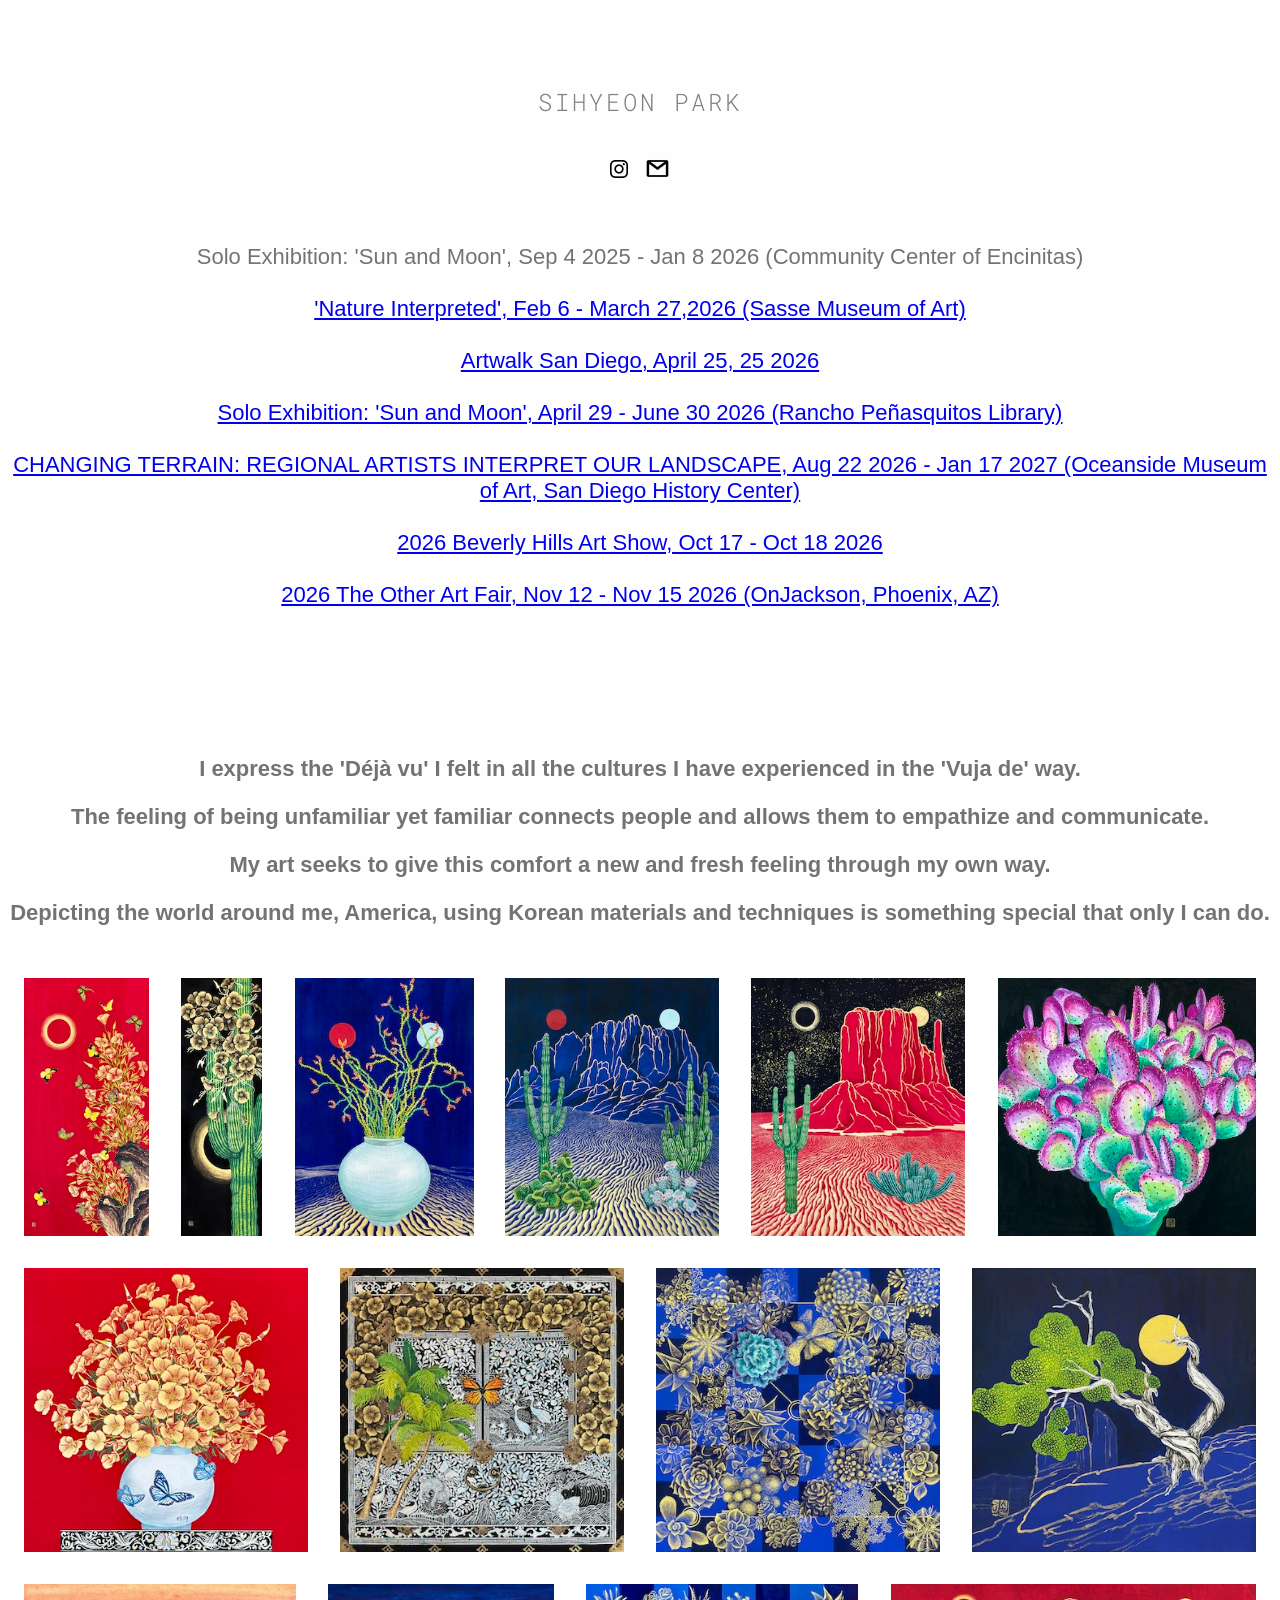
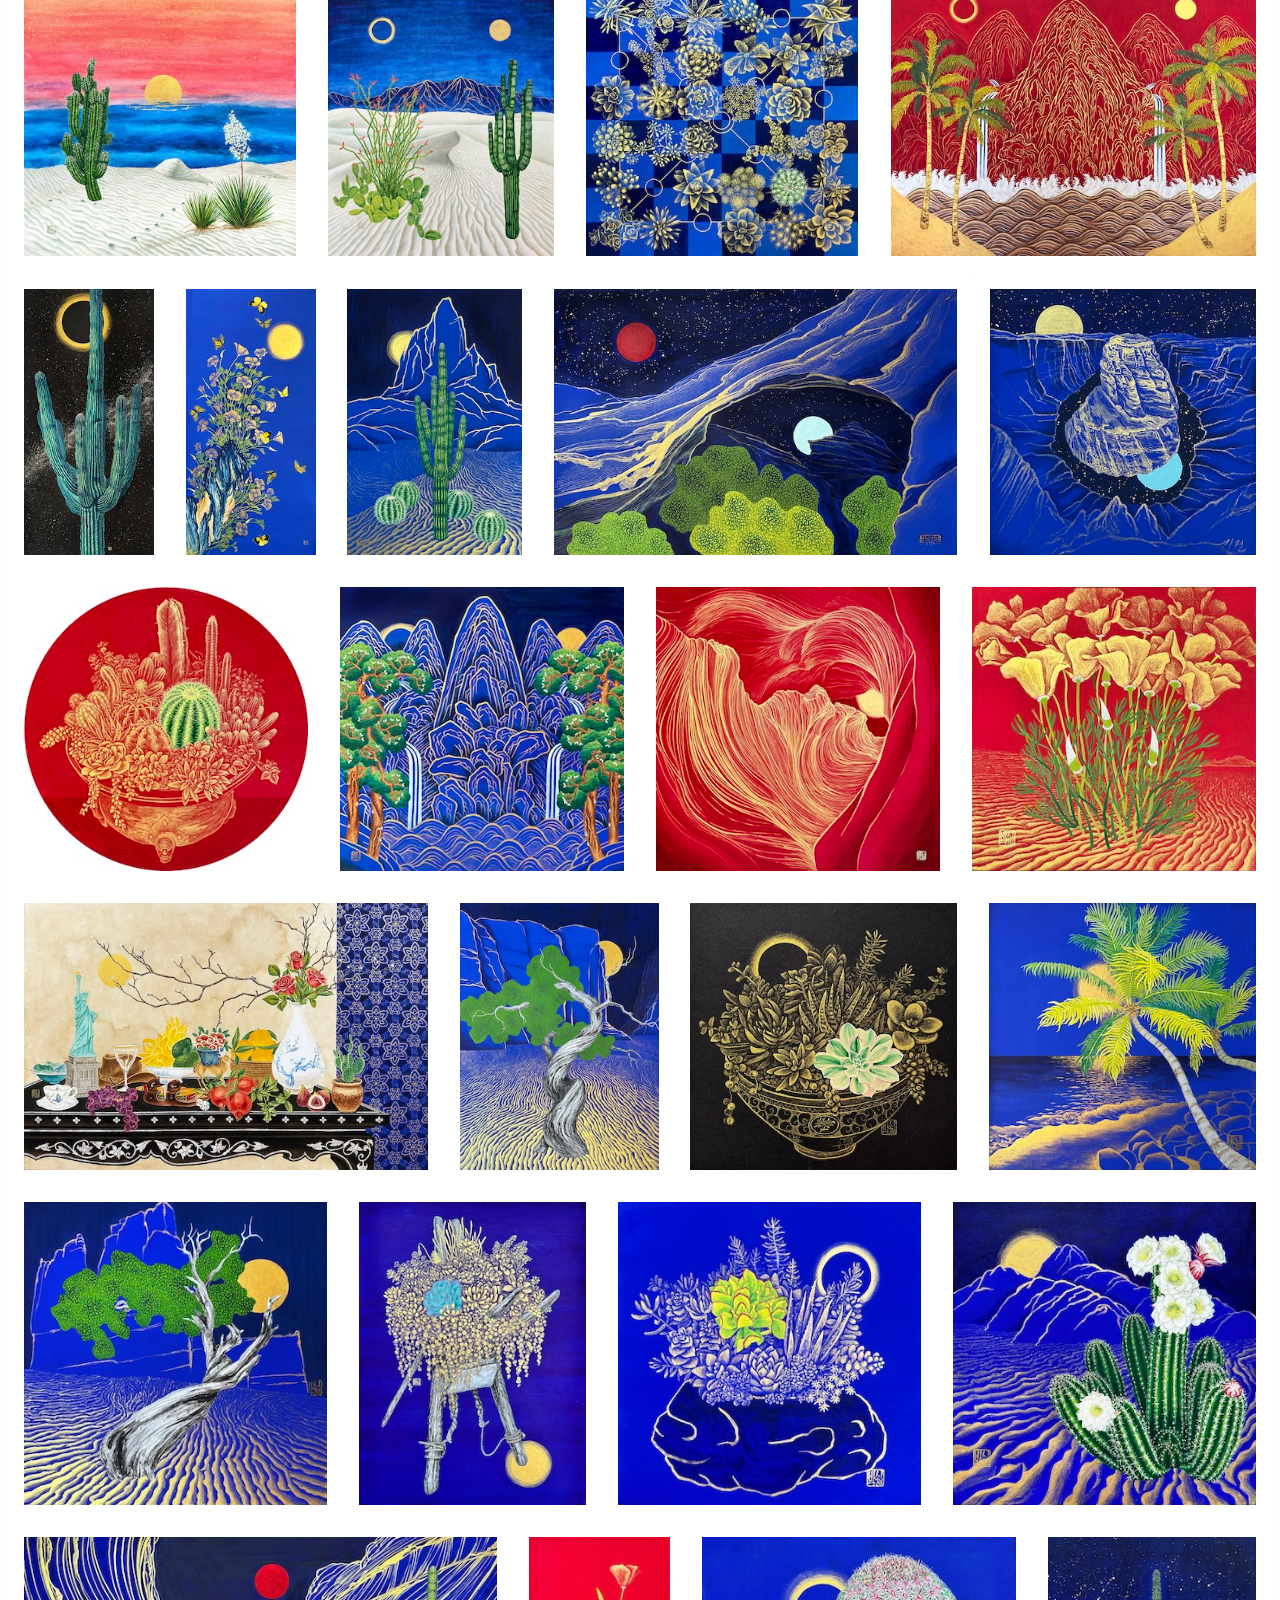
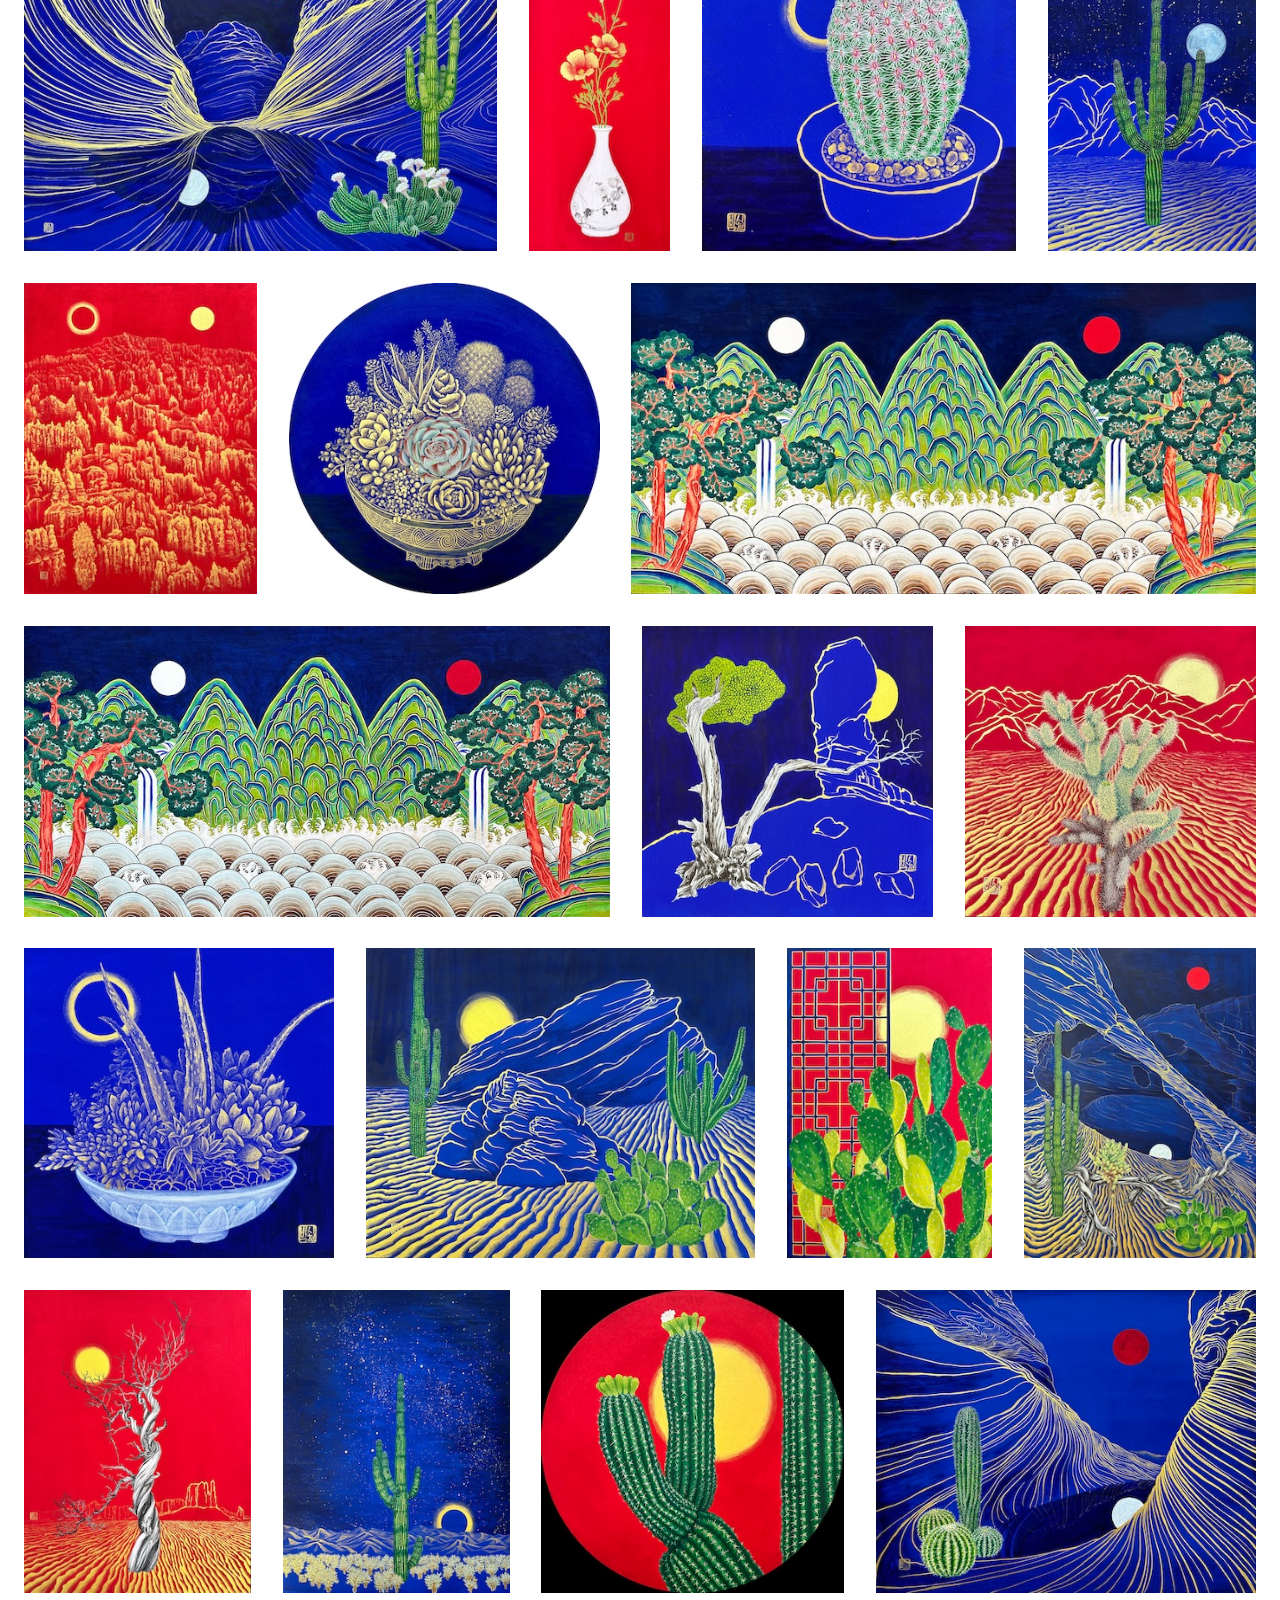
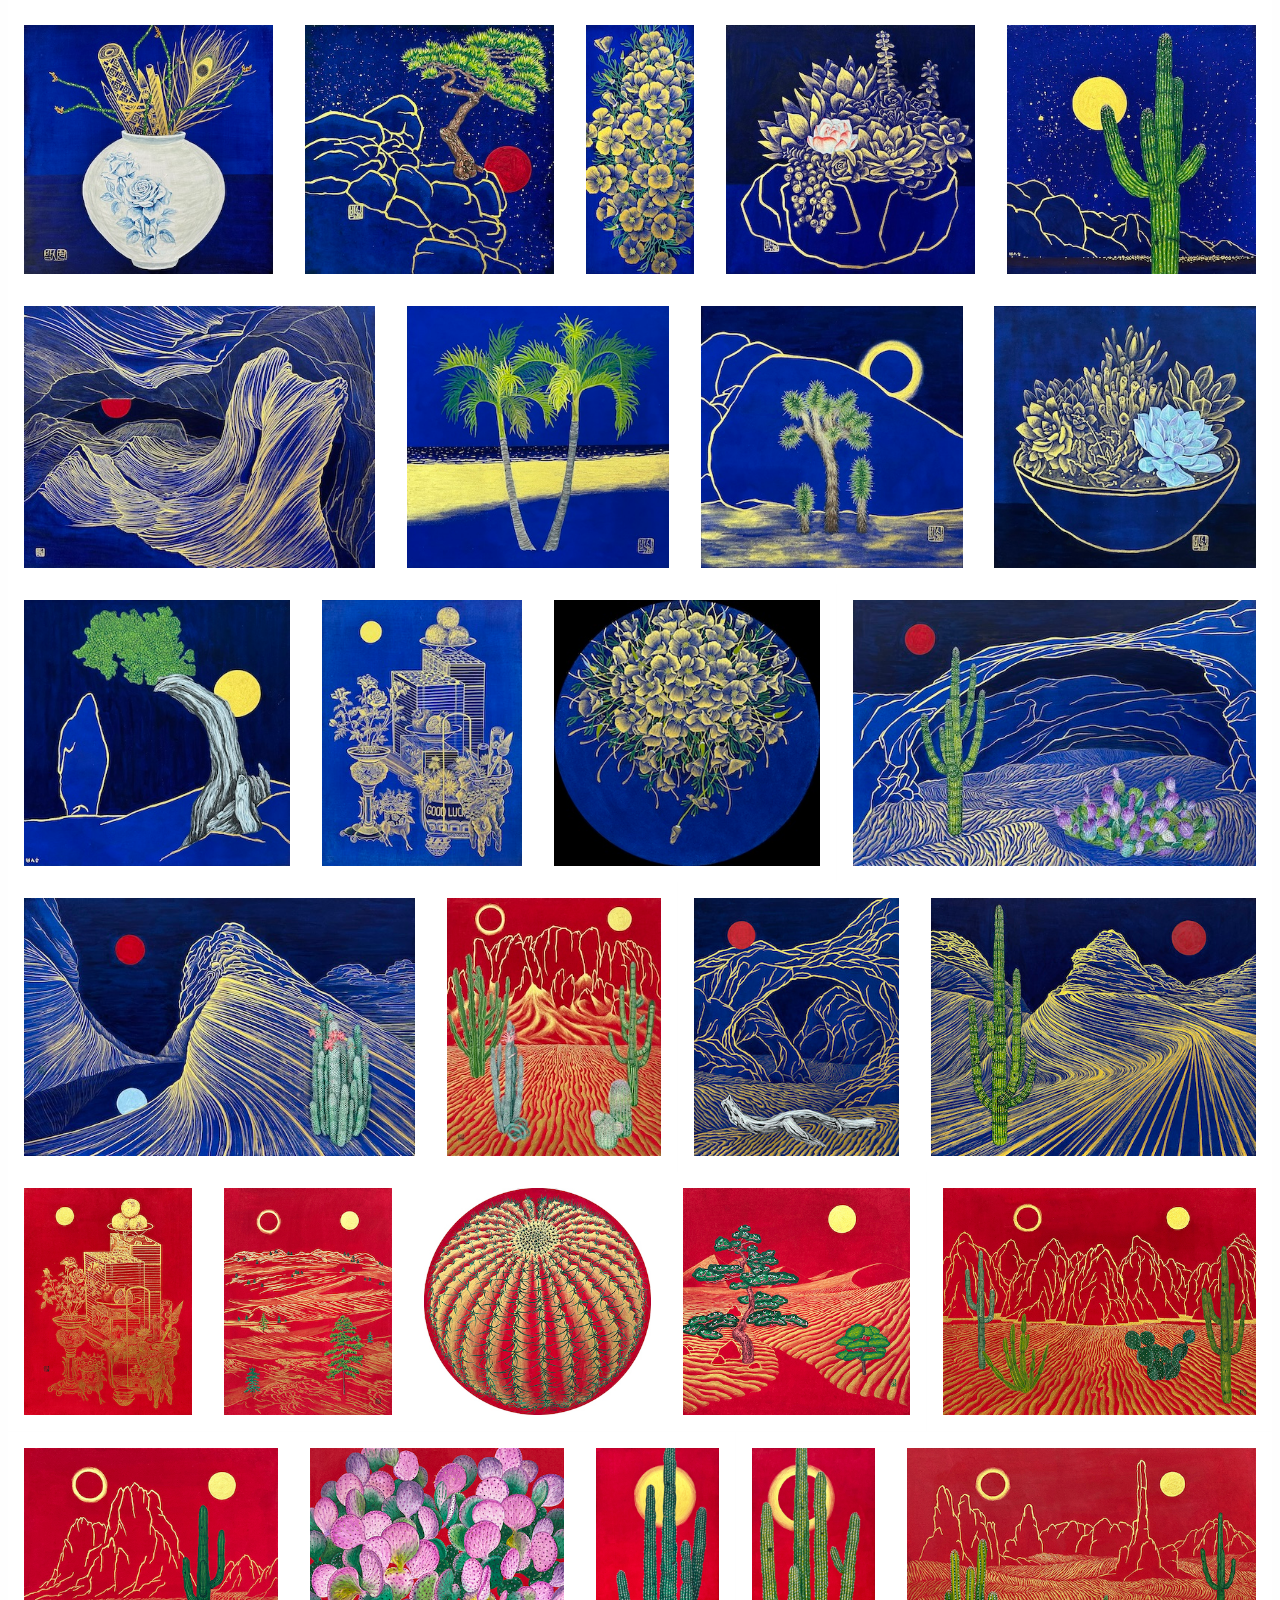
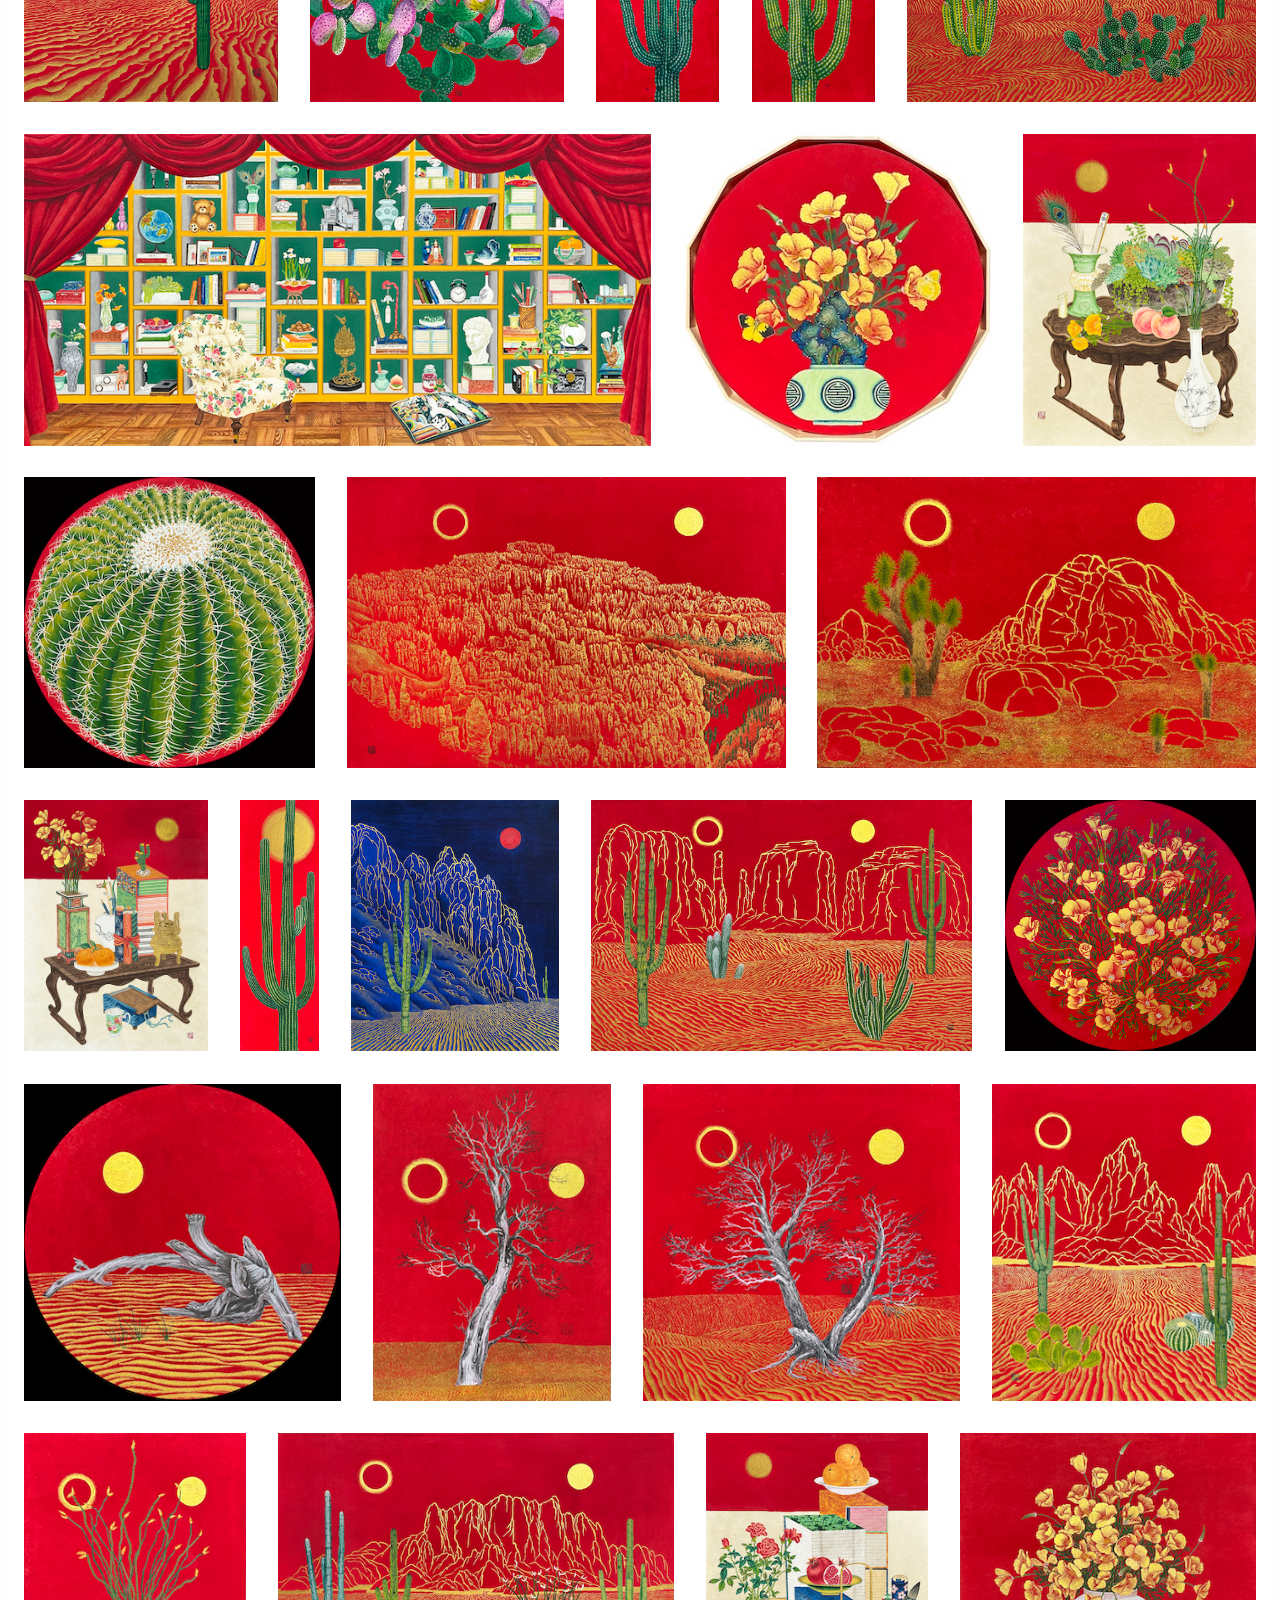
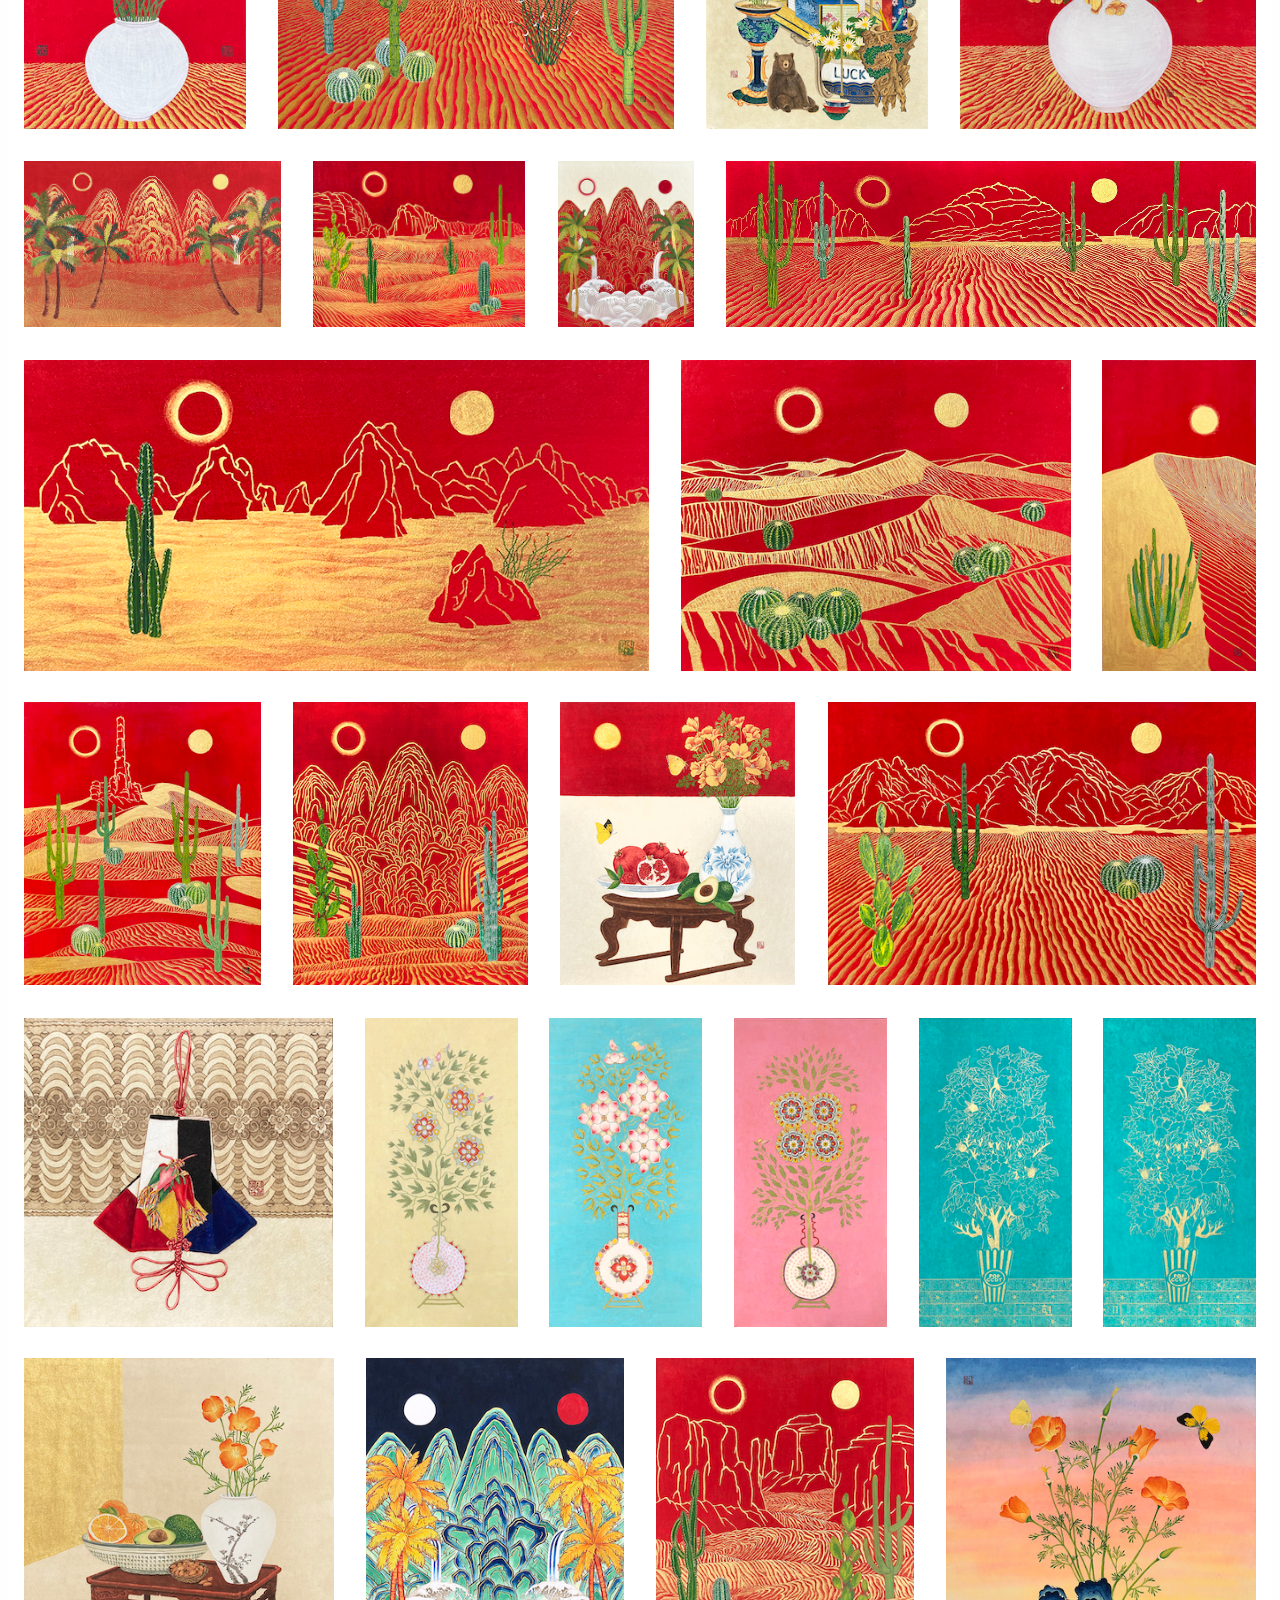
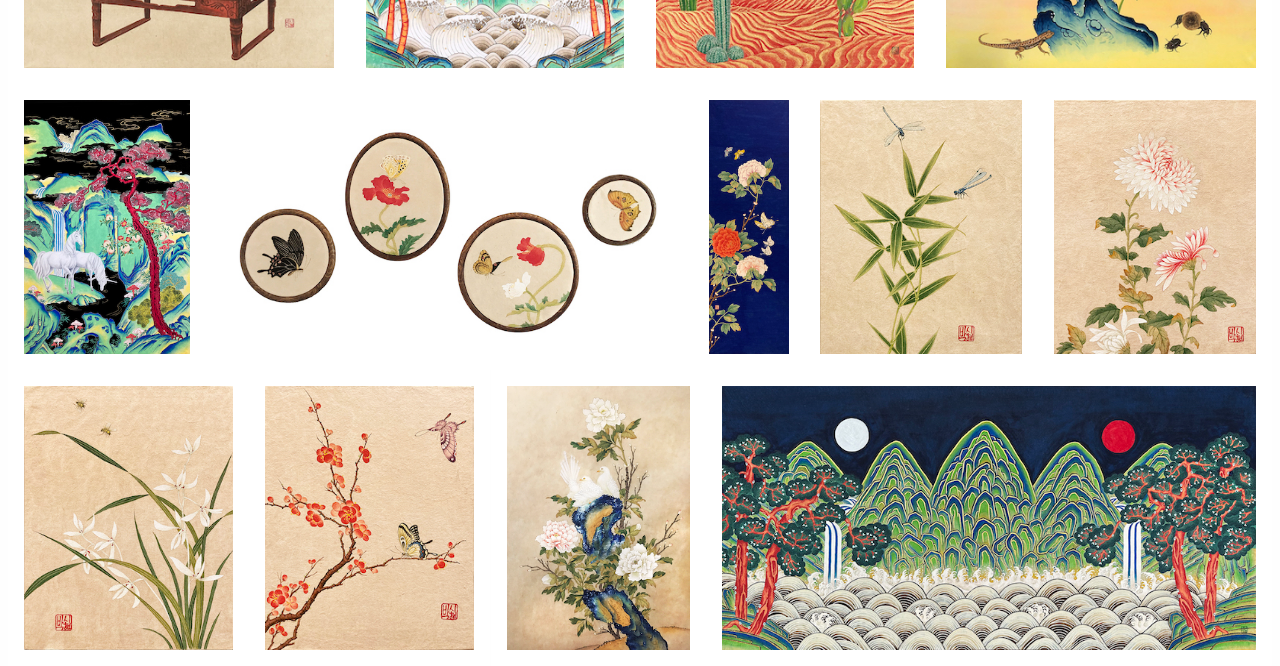
==== commit ffbe1481: "Update index.html" ====
--- a/index.html
+++ b/index.html
@@ -111,6 +111,12 @@
 		<!-- partial:index.partial.html -->
 		<div class="m-p-g">
 			<div class="m-p-g__thumbs" data-google-image-layout data-max-height="350">
+				<img src="images_thumbs/2026_014_California_Hwajeopdo-2_18x36.jpg" data-full="images/2026_014_California_Hwajeopdo-2_18x36.jpg" alt="California Hwajeopdo-2 18x36" class="m-p-g__thumbs-img" loading="lazy"/>
+				<img src="images_thumbs/2026_013_Saguaro-6_36x12.jpg" data-full="images/2026_013_Saguaro-6_36x12.jpg" alt="Saguaro-6 36x12" class="m-p-g__thumbs-img" loading="lazy"/>
+				<img src="images_thumbs/2026_012_Ocotillo_in_the_Dark_18x12.jpg" data-full="images/2026_012_Ocotillo_in_the_Dark_18x12.jpg" alt="Ocotillo in the Dark 18x12" class="m-p-g__thumbs-img" loading="lazy"/>
+				<img src="images_thumbs/2026_011_Cactus_in_the_Dark-11_24x20.jpg" data-full="images/2026_011_Cactus_in_the_Dark-11_24x20.jpg" alt="Cactus in the Dark-11 24x20" class="m-p-g__thumbs-img" loading="lazy"/>
+				<img src="images_thumbs/2026_010_Monument_24x20.jpg" data-full="images/2026_010_Monument_24x20.jpg" alt="Monument 24x20" class="m-p-g__thumbs-img" loading="lazy"/>
+				<img src="images_thumbs/2026_009_Purple_Prickly-2_18x18.jpg" data-full="images/2026_009_Purple_Prickly-2_18x18.jpg" alt="Purple Prickly-2 18x18" class="m-p-g__thumbs-img" loading="lazy"/>
 				<img src="images_thumbs/2026_008_Poppy_in_the_Moon-2_24x24.jpg" data-full="images/2026_008_Poppy_in_the_Moon-2_24x24.jpg" alt="Poppy in the Moon-2 24x24" class="m-p-g__thumbs-img" loading="lazy"/>
 				<img src="images_thumbs/2026_007_California_in_Jagae-1_24x24.jpg" data-full="images/2026_007_California_in_Jagae-1_24x24.jpg" alt="California in Jagae-1 24x24" class="m-p-g__thumbs-img" loading="lazy"/>
 				<img src="images_thumbs/2026_006_Yutnori-2_48x48.jpg" data-full="images/2026_006_Yutnori-2_48x48.jpg" alt="Yutnori-2 48x48" class="m-p-g__thumbs-img" loading="lazy"/>
@@ -122,16 +128,16 @@
 				<img src="images_thumbs/2025_038_Saguaro_in_the_Night_48x24.jpg" data-full="images/2025_038_Saguaro_in_the_Night_48x24.jpg" alt="Saguaro in the Night 48x24 (sold)" class="m-p-g__thumbs-img" loading="lazy"/>
 				<img src="images_thumbs/2025_037_California_Hwajeopdo_36x18.jpg" data-full="images/2025_037_California_Hwajeopdo_36x18.jpg" alt="California Hwajeopdo 36x18" class="m-p-g__thumbs-img" loading="lazy"/>
 				<img src="images_thumbs/2025_036_Cactus_in_the_Dark-10_18x12.jpg" data-full="images/2025_036_Cactus_in_the_Dark-10_18x12.jpg" alt="Cactus in the Dark-10 18x12" class="m-p-g__thumbs-img" loading="lazy"/>
-				<img src="images_thumbs/2025_035_Sedona_in_the_Dark_12x18.jpg" data-full="images/2025_035_Sedona_in_the_Dark_12x18.jpg" alt="Sedona in the Dark 12x18" class="m-p-g__thumbs-img" loading="lazy"/>
+				<img src="images_thumbs/2025_035_Sedona_in_the_Dark_12x18.jpg" data-full="images/2025_035_Sedona_in_the_Dark_12x18.jpg" alt="Sedona in the Dark 12x18 (sold)" class="m-p-g__thumbs-img" loading="lazy"/>
 				<img src="images_thumbs/2025_034_A_Small_Happiness-18_10x10.jpg" data-full="images/2025_034_A_Small_Happiness-18_10x10.jpg" alt="A Small Happiness-18 10x10" class="m-p-g__thumbs-img" loading="lazy"/>
 				<img src="images_thumbs/2025_033_Succulents_in_a_Hwaro_18R.jpg" data-full="images/2025_033_Succulents_in_a_Hwaro_18R.jpg" alt="Succulents in a Hwaro 18R" class="m-p-g__thumbs-img" loading="lazy"/>
 				<img src="images_thumbs/2025_032_Ilwolobongdo_in _the_Dark_18x18.jpg" data-full="images/2025_032_Ilwolobongdo_in _the_Dark_18x18.jpg" alt="Ilwolobongdo in the Dark 18x18" class="m-p-g__thumbs-img" loading="lazy"/>
 				<img src="images_thumbs/2025_031_Love_from_the_Earth_18x18.jpg" data-full="images/2025_031_Love_from_the_Earth_18x18.jpg" alt="Love from the Earth 18x18" class="m-p-g__thumbs-img" loading="lazy"/>
 				<img src="images_thumbs/2025_030_California_Poppy-3_10x10.jpg" data-full="images/2025_030_California_Poppy-3_10x10.jpg" alt="California Poppy-3 10x10 (sold)" class="m-p-g__thumbs-img" loading="lazy"/>
 				<img src="images_thumbs/2025_029_Sogwado-Still_life_20x30.jpg" data-full="images/2025_029_Sogwado-Still_life_20x30.jpg" alt="Sogwado-Still life 20x30 (sold)" class="m-p-g__thumbs-img" loading="lazy"/>
-				<img src="images_thumbs/2025_028_A_Tree_in_the_Dark_10x10.jpg" data-full="images/2025_028_A_Tree_in_the_Dark_10x10.jpg" alt="A Tree in the Dark 36x48" class="m-p-g__thumbs-img" loading="lazy"/>
+				<img src="images_thumbs/2025_028_A_Tree_in_the_Dark_10x10.jpg" data-full="images/2025_028_A_Tree_in_the_Dark_10x10.jpg" alt="A Tree in the Dark 36x48 (sold)" class="m-p-g__thumbs-img" loading="lazy"/>
 				<img src="images_thumbs/2025_027_A_Small_Happiness-17_10x10.jpg" data-full="images/2025_027_A_Small_Happiness-17_10x10.jpg" alt="A Small Happiness-17 10x10" class="m-p-g__thumbs-img" loading="lazy"/>
-				<img src="images_thumbs/2025_026_A_Small_Happiness-12_10x10.jpg" data-full="images/2025_026_A_Small_Happiness-12_10x10.jpg" alt="A Small Happiness-12 10x10" class="m-p-g__thumbs-img" loading="lazy"/>
+				<img src="images_thumbs/2025_026_A_Small_Happiness-12_10x10.jpg" data-full="images/2025_026_A_Small_Happiness-12_10x10.jpg" alt="A Small Happiness-12 10x10 (sold)" class="m-p-g__thumbs-img" loading="lazy"/>
 				<img src="images_thumbs/2025_025_A_Small_Happiness-16_10x10.jpg" data-full="images/2025_025_A_Small_Happiness-16_10x10.jpg" alt="A Small Happiness-16 10x10" class="m-p-g__thumbs-img" loading="lazy"/>
 				<img src="images_thumbs/2025_024_Succulents_on_a_Jigae_24x18.jpg" data-full="images/2025_024_Succulents_on_a_Jigae_24x18.jpg" alt="Succulents on a Jigae 24x18" class="m-p-g__thumbs-img" loading="lazy"/>
 				<img src="images_thumbs/2025_023_A_Small_Happiness-14_10x10.jpg" data-full="images/2025_023_A_Small_Happiness-14_10x10.jpg" alt="A Small Happiness-14 10x10" class="m-p-g__thumbs-img" loading="lazy"/>
@@ -200,7 +206,7 @@
 				<img src="images_thumbs/2023_0005_Ocotillo_in_a_moon_16x12.jpg" data-full="images/2023_0005_Ocotillo_in_a_moon_16x12.jpg" alt="Ocotillo in the Moon 2023 16x12 (sold)" class="m-p-g__thumbs-img" loading="lazy"/>
 				<img src="images_thumbs/2023_0004_Sun,_Moon_and_Superstition_30x40.jpg" data-full="images/2023_0004_Sun,_Moon_and_Superstition_30x40.jpg" alt="Sun, Moon and Superstition 2023 30x40 (sold)" class="m-p-g__thumbs-img" loading="lazy"/>
 				<img src="images_thumbs/2023_0003_Chaekgeori-CA-1_24x18.v2.jpg" data-full="images/2023_0003_Chaekgeori-CA-1_24x18.v2.jpg" alt="Chaekgeori-CA-1 2023 24x18 (sold)" class="m-p-g__thumbs-img" loading="lazy"/>
-				<img src="images_thumbs/2023_0002_Poppy_in_a_moon_24x24.jpg" data-full="images/2023_0002_Poppy_in_a_moon_24x24.jpg" alt="Poppy in the Moon 2023 24x24" class="m-p-g__thumbs-img" loading="lazy"/>
+				<img src="images_thumbs/2023_0002_Poppy_in_a_moon_24x24.jpg" data-full="images/2023_0002_Poppy_in_a_moon_24x24.jpg" alt="Poppy in the Moon 2023 24x24 (sold)" class="m-p-g__thumbs-img" loading="lazy"/>
 				<img src="images_thumbs/2023_0001_Ilwolobongdo-CA-2_24x36.jpg" data-full="images/2023_0001_Ilwolobongdo-CA-2_24x36.jpg" alt="Ilwolobongdo-CA-2 2023 4x36" class="m-p-g__thumbs-img" loading="lazy"/>
 				<img src="images_thumbs/2022_0010_Sun,_Moon_and_Cactus-4_16x20.jpg" data-full="images/2022_0010_Sun,_Moon_and_Cactus-4_16x20.jpg" alt="Sun, Moon and Cactus-4 2022 16x20" class="m-p-g__thumbs-img" loading="lazy"/>
 				<img src="images_thumbs/2022_0009_Ilwolobongdo-CA-1_24x20.jpg" data-full="images/2022_0009_Ilwolobongdo-CA-1_24x20.jpg" alt="Ilwolobongdo-CA-1 2022 24x20 (sold)" class="m-p-g__thumbs-img" loading="lazy"/>
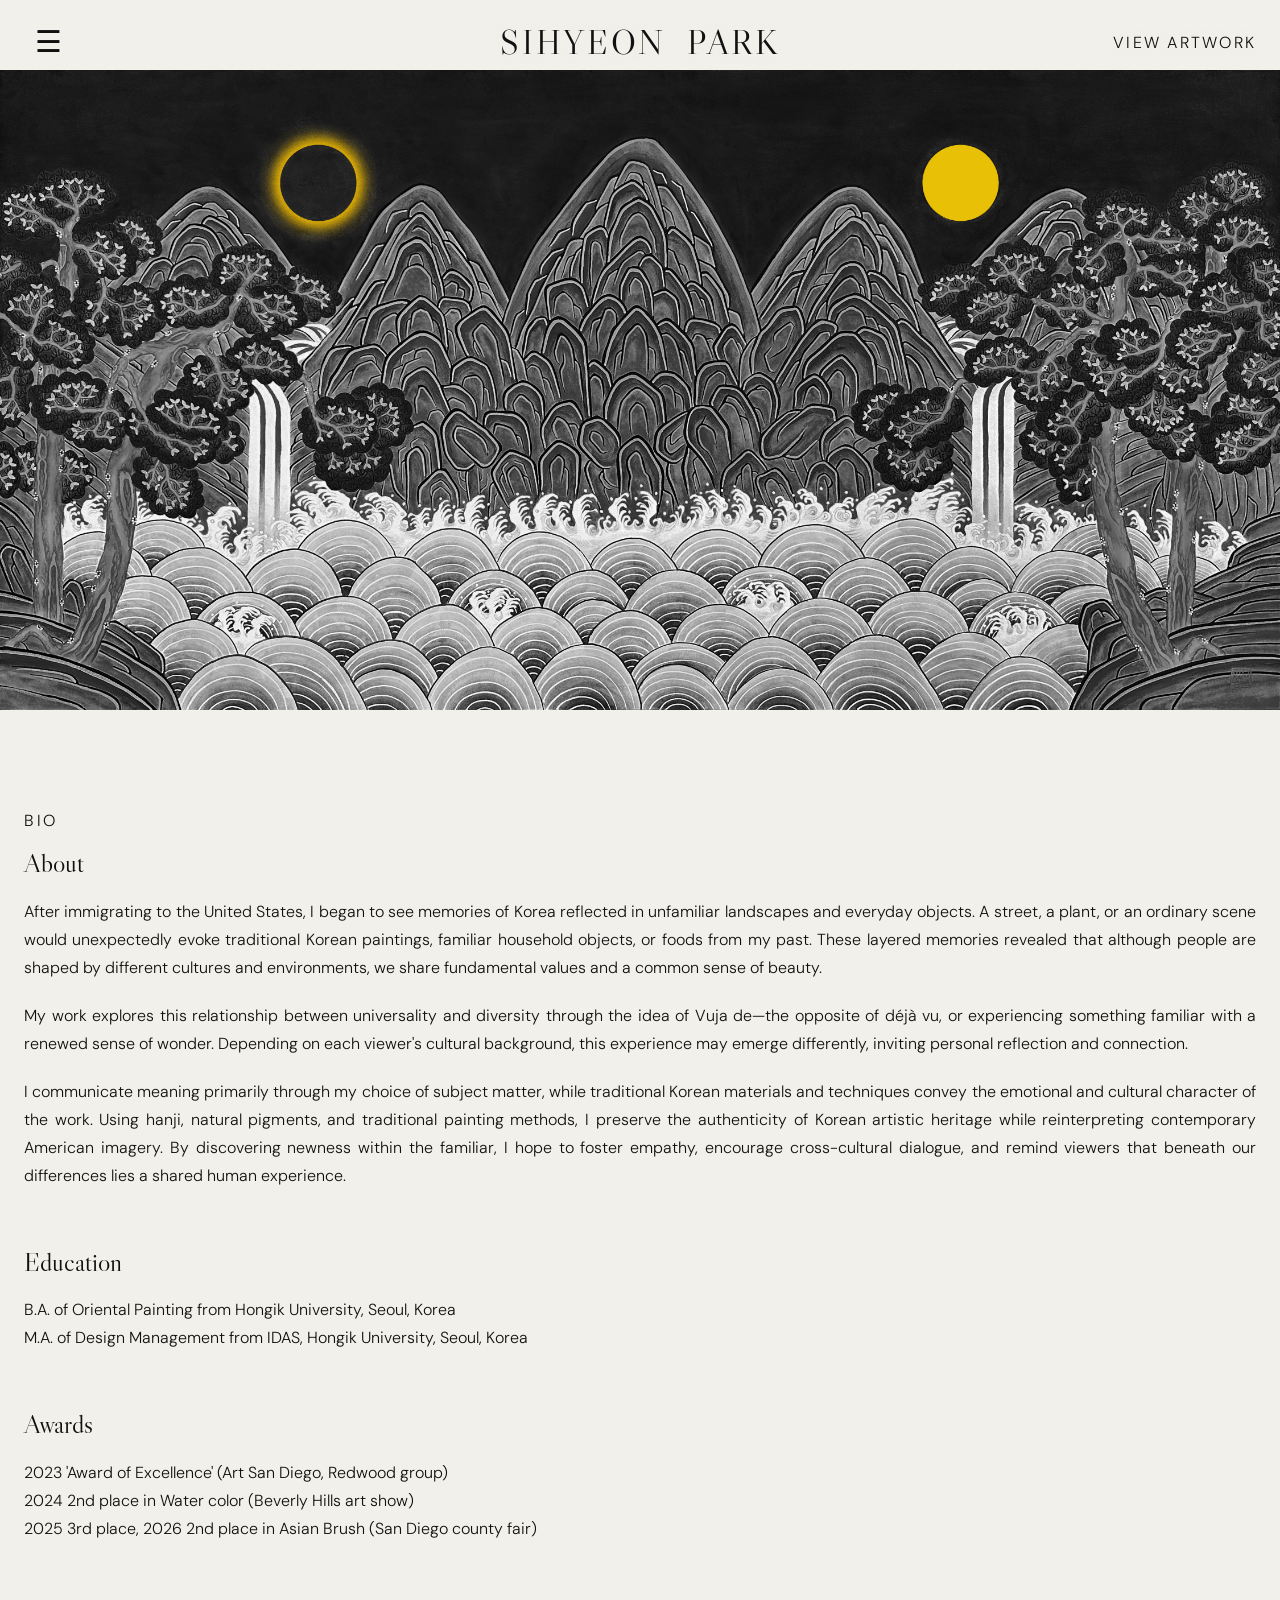
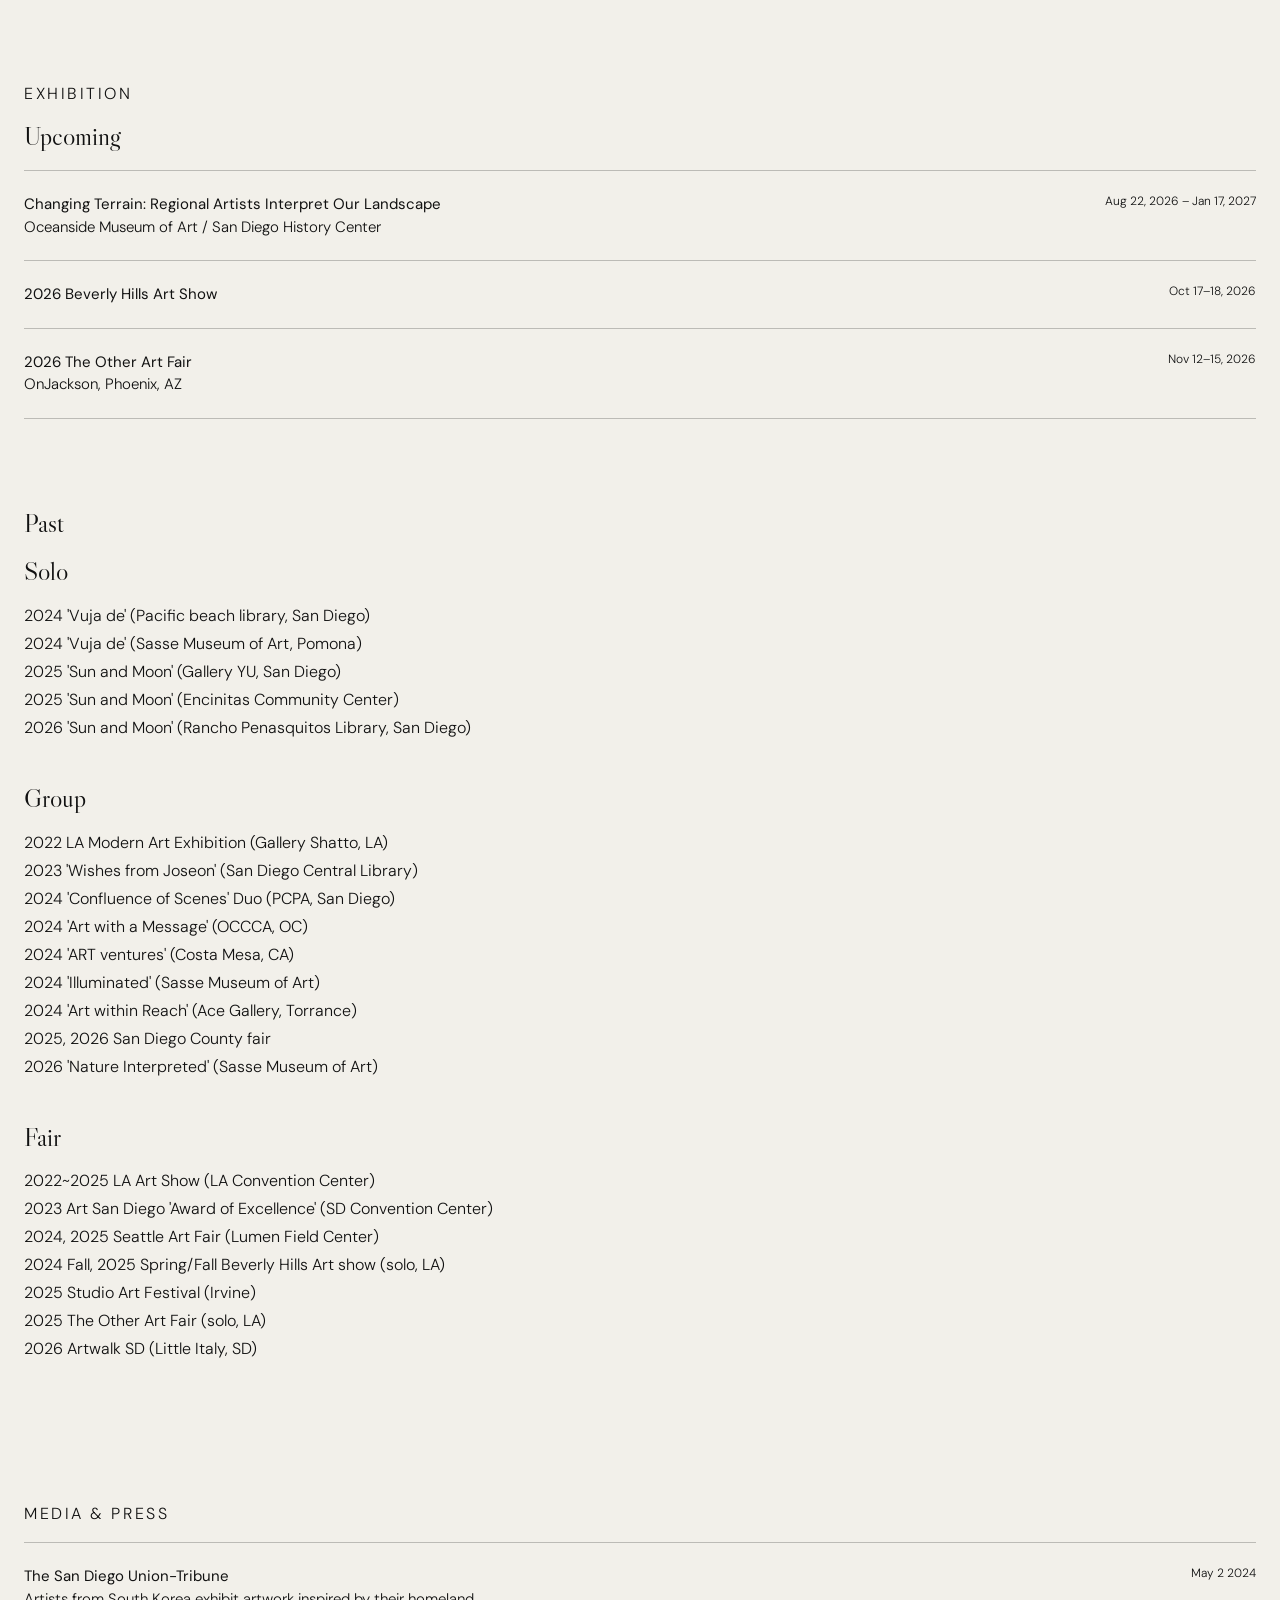
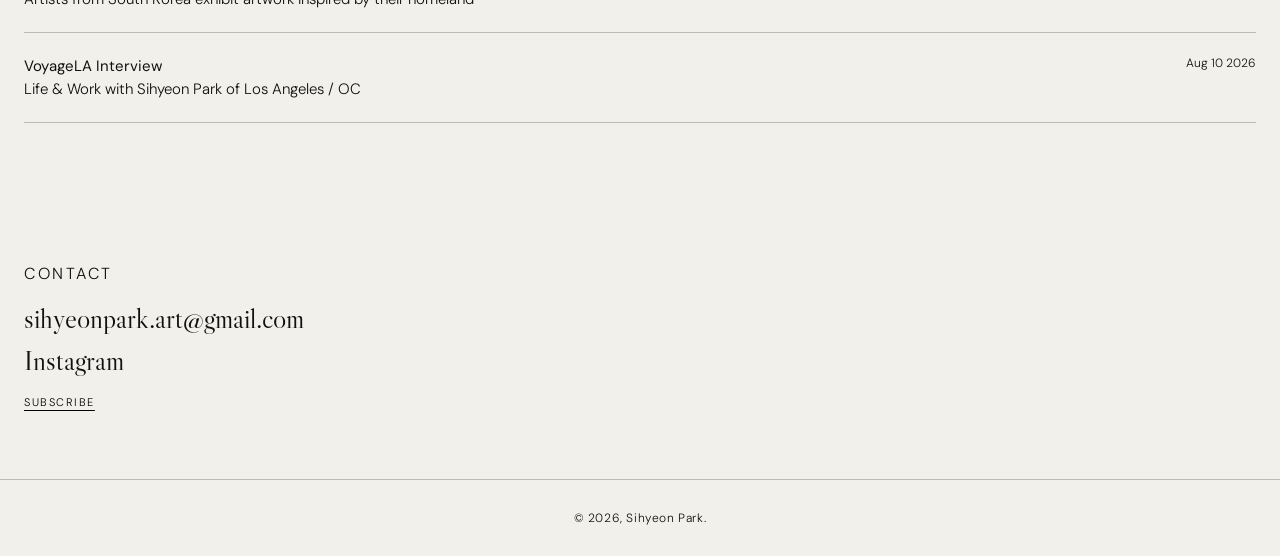
==== commit b91074b2: "website upgrade" ====
--- a/index.html
+++ b/index.html
@@ -1,256 +1,163 @@
 <!DOCTYPE html>
-<html lang="en" >
+<html lang="en">
 <head>
-  <meta charset="UTF-8">
-  <title>Sihyeon Park</title>
-  <meta name="viewport" content="width=device-width, initial-scale=1">
-  <link rel="preconnect" href="https://fonts.gstatic.com" crossorigin>
-  <link href="https://fonts.googleapis.com/css?family=Roboto+Mono:400,300&display=swap" rel="stylesheet">
-  <link rel="stylesheet" href="https://cdnjs.cloudflare.com/ajax/libs/normalize/5.0.0/normalize.min.css">
-  <link rel="stylesheet" href="./style.css">
+<meta charset="UTF-8"><meta name="viewport" content="width=device-width, initial-scale=1.0">
+<title>SIHYEON PARK</title>
+<link rel="stylesheet" href="styles.css">
 </head>
 <body>
-  <section id="about">
-	<style>
-	    h2 a {
-		text-decoration: none; /* Remove underlines */
-		margin-right: none; /* Add some spacing between icons */
-	    }
-	
-	    h2 a img {
-		vertical-align: middle; /* Align images vertically with text */
-	    }
-	</style>
-	<br><br>
-	<h2>Sihyeon Park
-		<br><br>
-	    <a href="https://instagram.com/artist_sihyeonpark?igshid=NTc4MTIwNjQ2YQ==" target="_blank">
-		<img src="images/instagram-logo.png" alt="Instagram Logo">
-	    </a>
-	    <a href="mailto:iamsihyeon@gmail.com" target="_blank">
-		<img src="images/email-25.png" alt="Email Logo">
-	    </a>
-	</h2>
-	<!-- <div class=intro1>'Vujà dé' is all about my perspective of both</div>
-	<div class=intro1>Korean and American cultures.</div>
-	<div class=intro1>I found ‘wishes, symbols, happiness, etc.’</div>
-	<div class=intro3>in my new life in the U.S..</div>
-	
-	<div class=intro2>It was the 'Déjà vu' that I felt in 'Minhwa',</div>
-	<div class=intro1>a traditional Korean folk art,</div>
-	<div class=intro3>which is my painting inspiration.</div>
-	
-	<div class=intro2>Creativity comes from different viewpoints</div>
-	<div class=intro3>like 'Vujà dé(a familiar but new feeling)'.</div>
-	
-	<div class=intro2>My pieces bring out familiar Korean and</div>
-	<div class=intro1>American things in order to give people</div>
-	<div class=intro1>a fresh feeling by combining representative</div>
-	<div class=intro1>Korean paintings, symbolic images of the U.S.</div>
-	<div class=intro3>and my own story.</div>
-	
-	<div class=intro2>This implies that, in the end,</div>
-	<div class=intro3>our happiness is all the same.</div> -->
+<header class="site-header">
+  <button class="menu-button" aria-label="Open menu" aria-expanded="false">☰</button>
+  <a href="index.html" class="brand">SIHYEON PARK</a>
+  <a href="artwork.html" class="view-artwork">VIEW ARTWORK</a>
+</header>
 
-	<div class=intro2>
-		Solo Exhibition: 'Sun and Moon', Sep 4 2025 - Jan 8 2026 (Community Center of Encinitas)
-	</div>
-	<div class=intro1>
-		<a href="https://sasseartmuseum.org/exhibits2026-nature_interpreted.htm?utm_source=newsletter&utm_medium=email&utm_campaign=4_new_exhibits&utm_term=2026-03-21" target="_blank" rel="noopener noreferrer">'Nature Interpreted', Feb 6 - March 27,2026 (Sasse Museum of Art)</a>
-	</div>
-	<div class=intro1>
-		<a href="https://www.artwalksandiego.org/missionfed/" target="_blank" rel="noopener noreferrer">Artwalk San Diego, April 25, 25 2026</a>
-	</div>
-	<div class=intro1>
-		<a href="https://sandiego.events.mylibrary.digital/event?id=348384" target="_blank" rel="noopener noreferrer">Solo Exhibition: 'Sun and Moon', April 29 - June 30 2026 (Rancho Peñasquitos Library)</a>
-	</div>
-	<div class=intro1>
-		<a href="https://oma-online.org/changing-terrain/" target="_blank" rel="noopener noreferrer">CHANGING TERRAIN: REGIONAL ARTISTS INTERPRET OUR LANDSCAPE, Aug 22 2026 - Jan 17 2027 (Oceanside Museum of Art, San Diego History Center)</a>
-	</div>
-	<div class=intro1>
-		<a href="https://beverlyhills.org/231/Beverly-Hills-Art-Show---October-17-18-2" target="_blank" rel="noopener noreferrer">2026 Beverly Hills Art Show, Oct 17 - Oct 18 2026</a>
-	</div>
-	<div class=intro3>
-		<a href="https://www.theotherartfair.com/phoenix/" target="_blank" rel="noopener noreferrer">2026 The Other Art Fair, Nov 12 - Nov 15 2026 (OnJackson, Phoenix, AZ)</a>
-	</div>
-	<br><br><br><br><br><br>
-	  
-    <!-- <div class=news1>'Vujà dé'(a familiar but new feeling)</div>
-    <div class=news1>is all about my perspective</div>
-    <div class=news3> on both Korean and American cultures.</div>
+<nav class="drawer" aria-hidden="true">
+  <button class="drawer-close" aria-label="Close menu">CLOSE</button>
+  <div class="drawer-links">
+    <div class="menu-group">
+      <button class="submenu-toggle" type="button" aria-expanded="false">
+        <span>Artwork</span><span class="submenu-mark">+</span>
+      </button>
+      <div class="submenu" aria-hidden="true">
+        <a href="artwork.html">Recent Artwork</a>
+        <a href="artwork.html?theme=red">Red</a>
+        <a href="artwork.html?theme=blue">Blue</a>
+        <a href="artwork.html?theme=black">Black</a>
+        <a href="artwork.html?theme=gold">Gold</a>
+        <a href="artwork.html?theme=white">White</a>
+      </div>
+    </div>
+    <a href="smalls_collection.html">Smalls Collection</a>
+    <a href="index.html#exhibition">Exhibition</a>
+    <a href="index.html#bio">Bio</a>
+    <a href="index.html#press">Media &amp; Press</a>
+    <a href="index.html#contact">Contact</a>
+    <a class="instagram" href="https://instagram.com/artist_sihyeonpark?igshid=NTc4MTIwNjQ2YQ==" target="_blank" rel="noreferrer">◎ Instagram</a>
+  </div>
+</nav>
 
-    <div class=news2>In my new life in the U.S.,</div>
-    <div class=news3>I discovered ‘wishes, symbols, happiness, etc.’</div>
+<main>
+  <section class="hero">
+    <img src="images/Ilwolobongdo_bw.jpg"
+         alt="Featured artwork"
+         class="hero-image">
+      <div class="signup-overlay" hidden>
+      <div class="signup-card">  
+        <button
+          type="button"
+          class="signup-close"
+          aria-label="Close studio notes">
+          ×
+        </button>  
+        <p class="eyebrow">SUBSCRIBE</p>  
+        <h1>New work, exhibitions, and selected updates.</h1>  
+        <!-- <form class="email-form">
+          <input
+            type="email"
+            placeholder="Email address"
+            required>  
+          <button type="submit">JOIN</button>
+        </form> -->
+        <form
+          class="email-form"
+          action="https://docs.google.com/forms/d/e/1FAIpQLSfu5uExcANXo80kRvvdvcIaDyIw-C_PcrNdaTFkLezlvzFgJg/formResponse"
+          method="POST"
+          target="hidden_iframe"
+          onsubmit="newsletterSubmitted=true;"
+        >
+          <input
+            type="email"
+            name="entry.1450249373"
+            placeholder="Email address"
+            required
+          >
+          <button type="submit">JOIN</button>
+        </form>
+        <p class="form-note">Occasional emails only.</p>  
+      </div>  
+    </div>
+  </section>
+  <section class="intro" id="bio">
+    <p class="section-label">BIO</p>
+    <div class="bio-content">
+      <div class="bio-section">
+        <h2>About</h2>
+        <p>After immigrating to the United States, I began to see memories of Korea reflected in unfamiliar landscapes and everyday objects. A street, a plant, or an ordinary scene would unexpectedly evoke traditional Korean paintings, familiar household objects, or foods from my past. These layered memories revealed that although people are shaped by different cultures and environments, we share fundamental values and a common sense of beauty.</p>
+        <p>My work explores this relationship between universality and diversity through the idea of Vuja de—the opposite of déjà vu, or experiencing something familiar with a renewed sense of wonder. Depending on each viewer's cultural background, this experience may emerge differently, inviting personal reflection and connection.</p>
+        <p>I communicate meaning primarily through my choice of subject matter, while traditional Korean materials and techniques convey the emotional and cultural character of the work. Using hanji, natural pigments, and traditional painting methods, I preserve the authenticity of Korean artistic heritage while reinterpreting contemporary American imagery. By discovering newness within the familiar, I hope to foster empathy, encourage cross-cultural dialogue, and remind viewers that beneath our differences lies a shared human experience.</p>
+      </div>
+      <div class="bio-section">
+        <h2>Education</h2>
+        <p>B.A. of Oriental Painting from Hongik University, Seoul, Korea<br>M.A. of Design Management from IDAS, Hongik University, Seoul, Korea</p>
+      </div>
+      <div class="bio-section">
+        <h2>Awards</h2>
+        <p>2023 'Award of Excellence' (Art San Diego, Redwood group)<br>2024 2nd place in Water color (Beverly Hills art show)<br>2025 3rd place, 2026 2nd place in Asian Brush (San Diego county fair)</p>
+      </div>
+    </div>
+  </section>
 
-    <div class=news2>It was the "Déjà vu" that I felt in</div>
-    <div class=news1>“Minhwa”, a traditional Korean folk art,</div>
-    <div class=news3>which serves as my painting inspiration.</div>
+  <section class="press" id="exhibition">
+    <p class="section-label">EXHIBITION</p>
 
-    <div class=news2>Creativity stems from different</div>
-    <div class=news3>viewpoints, like “Vujà dé”.</div>
+    <div class="exhibition-group">
+      <h2>Upcoming</h2>
+      <div class="press-list">
+        <a href="https://oma-online.org/changing-terrain/" target="_blank" rel="noopener"><span><strong>Changing Terrain: Regional Artists Interpret Our Landscape</strong><br>Oceanside Museum of Art / San Diego History Center</span><span>Aug 22, 2026 – Jan 17, 2027</span></a>
+        <a href="https://beverlyhills.org/231/Beverly-Hills-Art-Show---October-17-18-2" target="_blank" rel="noopener"><span><strong>2026 Beverly Hills Art Show</strong></span><span>Oct 17–18, 2026</span></a>
+        <a href="https://www.theotherartfair.com/phoenix/" target="_blank" rel="noopener"><span><strong>2026 The Other Art Fair</strong><br>OnJackson, Phoenix, AZ</span><span>Nov 12–15, 2026</span></a>
+      </div>
+    </div>
 
-    <div class=news2>My artwork showcases</div>
-    <div class=news1>familiar Korean and American elements,</div>
-    <div class=news1>aiming to provide a fresh perspective</div>
-    <div class=news1>by combining representative Korean paintings,</div>
-    <div class=news1>symbolic images of the U.S.,</div>
-    <div class=news3>and my personal story.</div>
-    
-    <div class=news2>This implies that, ultimately,</div>
-    <div class=news3>our happiness is universal.</div> -->
-    <div class=news1>I express the 'Déjà vu' I felt in all the cultures I have experienced in the 'Vuja de' way.</div>
-    <div class=news2>The feeling of being unfamiliar yet familiar connects people and allows them to empathize and communicate.</div>
-    <div class=news2>My art seeks to give this comfort a new and fresh feeling through my own way.</div>
-    <div class=news2>Depicting the world around me, America, using Korean materials and techniques is something special that only I can do.</div>
-    <div class=news3></div>
-	  
+    <div class="exhibition-group">
+      <h2>Past</h2>
+      <div class="past-columns">
+        <div><h3>Solo</h3><p>2024 'Vuja de' (Pacific beach library, San Diego)<br>2024 'Vuja de' (Sasse Museum of Art, Pomona)<br>2025 'Sun and Moon' (Gallery YU, San Diego)<br>2025 'Sun and Moon' (Encinitas Community Center)<br>2026 'Sun and Moon' (Rancho Penasquitos Library, San Diego)</p></div>
+        <div><h3>Group</h3><p>2022 LA Modern Art Exhibition (Gallery Shatto, LA)<br>2023 'Wishes from Joseon' (San Diego Central Library)<br>2024 'Confluence of Scenes' Duo (PCPA, San Diego)<br>2024 'Art with a Message' (OCCCA, OC)<br>2024 'ART ventures' (Costa Mesa, CA)<br>2024 'Illuminated' (Sasse Museum of Art)<br>2024 'Art within Reach' (Ace Gallery, Torrance)<br>2025, 2026 San Diego County fair<br>2026 'Nature Interpreted' (Sasse Museum of Art)</p></div>
+        <div><h3>Fair</h3><p>2022~2025 LA Art Show (LA Convention Center)<br>2023 Art San Diego 'Award of Excellence' (SD Convention Center)<br>2024, 2025 Seattle Art Fair (Lumen Field Center)<br>2024 Fall, 2025 Spring/Fall Beverly Hills Art show (solo, LA)<br>2025 Studio Art Festival (Irvine)<br>2025 The Other Art Fair (solo, LA)<br>2026 Artwalk SD (Little Italy, SD)</p></div>
+      </div>
+    </div>
   </section>
-  <section id="gallery">
-    <!-- <h2>Gallery</h2> -->
-    <h2></h2>
-		<!-- partial:index.partial.html -->
-		<div class="m-p-g">
-			<div class="m-p-g__thumbs" data-google-image-layout data-max-height="350">
-				<img src="images_thumbs/2026_014_California_Hwajeopdo-2_18x36.jpg" data-full="images/2026_014_California_Hwajeopdo-2_18x36.jpg" alt="California Hwajeopdo-2 18x36" class="m-p-g__thumbs-img" loading="lazy"/>
-				<img src="images_thumbs/2026_013_Saguaro-6_36x12.jpg" data-full="images/2026_013_Saguaro-6_36x12.jpg" alt="Saguaro-6 36x12" class="m-p-g__thumbs-img" loading="lazy"/>
-				<img src="images_thumbs/2026_012_Ocotillo_in_the_Dark_18x12.jpg" data-full="images/2026_012_Ocotillo_in_the_Dark_18x12.jpg" alt="Ocotillo in the Dark 18x12" class="m-p-g__thumbs-img" loading="lazy"/>
-				<img src="images_thumbs/2026_011_Cactus_in_the_Dark-11_24x20.jpg" data-full="images/2026_011_Cactus_in_the_Dark-11_24x20.jpg" alt="Cactus in the Dark-11 24x20" class="m-p-g__thumbs-img" loading="lazy"/>
-				<img src="images_thumbs/2026_010_Monument_24x20.jpg" data-full="images/2026_010_Monument_24x20.jpg" alt="Monument 24x20" class="m-p-g__thumbs-img" loading="lazy"/>
-				<img src="images_thumbs/2026_009_Purple_Prickly-2_18x18.jpg" data-full="images/2026_009_Purple_Prickly-2_18x18.jpg" alt="Purple Prickly-2 18x18" class="m-p-g__thumbs-img" loading="lazy"/>
-				<img src="images_thumbs/2026_008_Poppy_in_the_Moon-2_24x24.jpg" data-full="images/2026_008_Poppy_in_the_Moon-2_24x24.jpg" alt="Poppy in the Moon-2 24x24" class="m-p-g__thumbs-img" loading="lazy"/>
-				<img src="images_thumbs/2026_007_California_in_Jagae-1_24x24.jpg" data-full="images/2026_007_California_in_Jagae-1_24x24.jpg" alt="California in Jagae-1 24x24" class="m-p-g__thumbs-img" loading="lazy"/>
-				<img src="images_thumbs/2026_006_Yutnori-2_48x48.jpg" data-full="images/2026_006_Yutnori-2_48x48.jpg" alt="Yutnori-2 48x48" class="m-p-g__thumbs-img" loading="lazy"/>
-				<img src="images_thumbs/2026_005_A_Small_Happiness-19_10x10.jpg" data-full="images/2026_005_A_Small_Happiness-19_10x10.jpg" alt="A Small Happiness-19 10x10" class="m-p-g__thumbs-img" loading="lazy"/>
-				<img src="images_thumbs/2026_004_Cactus_in_the_White-2_18x18.jpg" data-full="images/2026_004_Cactus_in_the_White-2_18x18.jpg" alt="Cactus in the White-2 18x18" class="m-p-g__thumbs-img" loading="lazy"/>
-				<img src="images_thumbs/2026_003_Cactus_in_the_White-1_24x20.jpg" data-full="images/2026_003_Cactus_in_the_White-1_24x20.jpg" alt="Cactus in the White-1 24x20" class="m-p-g__thumbs-img" loading="lazy"/>
-				<img src="images_thumbs/2026_002_Yutnori-1_24x24.jpg" data-full="images/2026_002_Yutnori-1_24x24.jpg" alt="Yutnori-1 24x24" class="m-p-g__thumbs-img" loading="lazy"/>
-				<img src="images_thumbs/2026_001_Ilwolobongdo-CA-3_30x40.jpg" data-full="images/2026_001_Ilwolobongdo-CA-3_30x40.jpg" alt="Ilwolobongdo CA-3 30x40" class="m-p-g__thumbs-img" loading="lazy"/>
-				<img src="images_thumbs/2025_038_Saguaro_in_the_Night_48x24.jpg" data-full="images/2025_038_Saguaro_in_the_Night_48x24.jpg" alt="Saguaro in the Night 48x24 (sold)" class="m-p-g__thumbs-img" loading="lazy"/>
-				<img src="images_thumbs/2025_037_California_Hwajeopdo_36x18.jpg" data-full="images/2025_037_California_Hwajeopdo_36x18.jpg" alt="California Hwajeopdo 36x18" class="m-p-g__thumbs-img" loading="lazy"/>
-				<img src="images_thumbs/2025_036_Cactus_in_the_Dark-10_18x12.jpg" data-full="images/2025_036_Cactus_in_the_Dark-10_18x12.jpg" alt="Cactus in the Dark-10 18x12" class="m-p-g__thumbs-img" loading="lazy"/>
-				<img src="images_thumbs/2025_035_Sedona_in_the_Dark_12x18.jpg" data-full="images/2025_035_Sedona_in_the_Dark_12x18.jpg" alt="Sedona in the Dark 12x18 (sold)" class="m-p-g__thumbs-img" loading="lazy"/>
-				<img src="images_thumbs/2025_034_A_Small_Happiness-18_10x10.jpg" data-full="images/2025_034_A_Small_Happiness-18_10x10.jpg" alt="A Small Happiness-18 10x10" class="m-p-g__thumbs-img" loading="lazy"/>
-				<img src="images_thumbs/2025_033_Succulents_in_a_Hwaro_18R.jpg" data-full="images/2025_033_Succulents_in_a_Hwaro_18R.jpg" alt="Succulents in a Hwaro 18R" class="m-p-g__thumbs-img" loading="lazy"/>
-				<img src="images_thumbs/2025_032_Ilwolobongdo_in _the_Dark_18x18.jpg" data-full="images/2025_032_Ilwolobongdo_in _the_Dark_18x18.jpg" alt="Ilwolobongdo in the Dark 18x18" class="m-p-g__thumbs-img" loading="lazy"/>
-				<img src="images_thumbs/2025_031_Love_from_the_Earth_18x18.jpg" data-full="images/2025_031_Love_from_the_Earth_18x18.jpg" alt="Love from the Earth 18x18" class="m-p-g__thumbs-img" loading="lazy"/>
-				<img src="images_thumbs/2025_030_California_Poppy-3_10x10.jpg" data-full="images/2025_030_California_Poppy-3_10x10.jpg" alt="California Poppy-3 10x10 (sold)" class="m-p-g__thumbs-img" loading="lazy"/>
-				<img src="images_thumbs/2025_029_Sogwado-Still_life_20x30.jpg" data-full="images/2025_029_Sogwado-Still_life_20x30.jpg" alt="Sogwado-Still life 20x30 (sold)" class="m-p-g__thumbs-img" loading="lazy"/>
-				<img src="images_thumbs/2025_028_A_Tree_in_the_Dark_10x10.jpg" data-full="images/2025_028_A_Tree_in_the_Dark_10x10.jpg" alt="A Tree in the Dark 36x48 (sold)" class="m-p-g__thumbs-img" loading="lazy"/>
-				<img src="images_thumbs/2025_027_A_Small_Happiness-17_10x10.jpg" data-full="images/2025_027_A_Small_Happiness-17_10x10.jpg" alt="A Small Happiness-17 10x10" class="m-p-g__thumbs-img" loading="lazy"/>
-				<img src="images_thumbs/2025_026_A_Small_Happiness-12_10x10.jpg" data-full="images/2025_026_A_Small_Happiness-12_10x10.jpg" alt="A Small Happiness-12 10x10 (sold)" class="m-p-g__thumbs-img" loading="lazy"/>
-				<img src="images_thumbs/2025_025_A_Small_Happiness-16_10x10.jpg" data-full="images/2025_025_A_Small_Happiness-16_10x10.jpg" alt="A Small Happiness-16 10x10" class="m-p-g__thumbs-img" loading="lazy"/>
-				<img src="images_thumbs/2025_024_Succulents_on_a_Jigae_24x18.jpg" data-full="images/2025_024_Succulents_on_a_Jigae_24x18.jpg" alt="Succulents on a Jigae 24x18" class="m-p-g__thumbs-img" loading="lazy"/>
-				<img src="images_thumbs/2025_023_A_Small_Happiness-14_10x10.jpg" data-full="images/2025_023_A_Small_Happiness-14_10x10.jpg" alt="A Small Happiness-14 10x10" class="m-p-g__thumbs-img" loading="lazy"/>
-				<img src="images_thumbs/2025_022_A_Small_Happiness-15_10x10.jpg" data-full="images/2025_022_A_Small_Happiness-15_10x10.jpg" alt="A Small Happiness-15 10x10 (sold)" class="m-p-g__thumbs-img" loading="lazy"/>
-				<img src="images_thumbs/2025_021_Cactus_in_the_Dark-8_20x30.jpg" data-full="images/2025_021_Cactus_in_the_Dark-8_20x30.jpg" alt="Cactus in the Dark-8 20x30" class="m-p-g__thumbs-img" loading="lazy"/>
-				<img src="images_thumbs/2025_020_California_Poppy_in_a_vase-2_22x10.jpg" data-full="images/2025_020_California_Poppy_in_a_vase-2_22x10.jpg" alt="California Poppy in a vase-2 22x10 (sold)" class="m-p-g__thumbs-img" loading="lazy"/>
-				<img src="images_thumbs/2025_019_A_Small_Happiness-13_10x10.jpg" data-full="images/2025_019_A_Small_Happiness-13_10x10.jpg" alt="A Small Happiness-13 10x10" class="m-p-g__thumbs-img" loading="lazy"/>
-				<img src="images_thumbs/2025_018_Cactus_in_the_Dark-9_18x12.jpg" data-full="images/2025_018_Cactus_in_the_Dark-9_18x12.jpg" alt="Cactus in the Dark-9 18x12" class="m-p-g__thumbs-img" loading="lazy"/>
-				<img src="images_thumbs/2025_017_Sun_Moon and Bryce-2_24x18.jpg" data-full="images/2025_017_Sun_Moon and Bryce-2_24x18.jpg" alt="Sun Moon and Bryce-2 24x18 (sold)" class="m-p-g__thumbs-img" loading="lazy"/>
-				<img src="images_thumbs/2025_016_Succulents_in_a_pot_18R.jpg" data-full="images/2025_016_Succulents_in_a_pot_18R.jpg" alt="Succulents in a pot 18R" class="m-p-g__thumbs-img" loading="lazy"/>
-				<img src="images_thumbs/2025_015_2025_Ilwolobongdo-LG_24x48.jpg" data-full="images/2025_015_2025_Ilwolobongdo-LG_24x48.jpg" alt="2025 Ilwolobongdo-LG 24x48" class="m-p-g__thumbs-img" loading="lazy"/>
-				<img src="images_thumbs/2025_014_2025_Ilwolobongdo-SM_18x36.jpg" data-full="images/2025_014_2025_Ilwolobongdo-SM_18x36.jpg" alt="2025 Ilwolobongdo-SM 18x36 (sold)" class="m-p-g__thumbs-img" loading="lazy"/>
-				<img src="images_thumbs/2025_013_A_Small_Happiness-11_10x10.jpg" data-full="images/2025_013_A_Small_Happiness-11_10x10.jpg" alt="A Small Happiness-11 10x10 (sold)" class="m-p-g__thumbs-img" loading="lazy"/>
-				<img src="images_thumbs/2025_012_A_Teddy_Bear_Cholla_10x10.jpg" data-full="images/2025_012_A_Teddy_Bear_Cholla_10x10.jpg" alt="A Teddy Bear Cholla 10x10 (sold)" class="m-p-g__thumbs-img" loading="lazy"/>
-				<img src="images_thumbs/2025_011_A_Small_Happiness-10_10x10.jpg" data-full="images/2025_011_A_Small_Happiness-10_10x10.jpg" alt="A Small Happiness-10 10x10 (sold)" class="m-p-g__thumbs-img" loading="lazy"/>
-				<img src="images_thumbs/2025_010_Cactus_in_the_Dark-6_16x20.jpg" data-full="images/2025_010_Cactus_in_the_Dark-6_16x20.jpg" alt="Cactus in the Dark-6 16x20" class="m-p-g__thumbs-img" loading="lazy"/>
-				<img src="images_thumbs/2025_009_Through_the_Chang_18x12.jpg" data-full="images/2025_009_Through_the_Chang_18x12.jpg" alt="Through the Chang 18x12" class="m-p-g__thumbs-img" loading="lazy"/>
-				<img src="images_thumbs/2025_008_Cactus_in_the_Dark-5_36x48.jpg" data-full="images/2025_008_Cactus_in_the_Dark-5_36x48.jpg" alt="Cactus in the Dark-5 36x48" class="m-p-g__thumbs-img" loading="lazy"/>
-				<img src="images_thumbs/2025_007_A_Tree_under_the_Sun-2_24x18.jpg" data-full="images/2025_007_A_Tree_under_the_Sun-2_24x18.jpg" alt="A Tree under the Sun-2 24x18" class="m-p-g__thumbs-img" loading="lazy"/>
-				<img src="images_thumbs/2025_006_Cactus_in_the_Dark-7_24x18.jpg" data-full="images/2025_006_Cactus_in_the_Dark-7_24x18.jpg" alt="Cactus in the Dark-7 24x18 (sold)" class="m-p-g__thumbs-img" loading="lazy"/>
-				<img src="images_thumbs/2025_005_Saguaro-4_20R.jpg" data-full="images/2025_005_Saguaro-4_20R.jpg" alt="Saguaro-4 20R" class="m-p-g__thumbs-img" loading="lazy"/>
-				<img src="images_thumbs/2025_004_Cactus_in_the_Dark-4_16x20.jpg" data-full="images/2025_004_Cactus_in_the_Dark-4_16x20.jpg" alt="Cactus in the Dark-4 16x20 (sold)" class="m-p-g__thumbs-img" loading="lazy"/>
-				<img src="images_thumbs/2025_003_A_Small_Happiness-8_10x10.jpg" data-full="images/2025_003_A_Small_Happiness-8_10x10.jpg" alt="A Small Happiness-8 10x10 (sold)" class="m-p-g__thumbs-img" loading="lazy"/>
-				<img src="images_thumbs/2025_002_A_Small_Happiness-7_10x10.jpg" data-full="images/2025_002_A_Small_Happiness-7_10x10.jpg" alt="A Small Happiness-7 10x10 (sold)" class="m-p-g__thumbs-img" loading="lazy"/>
-				<img src="images_thumbs/2025_001_California_Poppy-3_22x10_2025.jpg" data-full="images/2025_001_California_Poppy-3_22x10_2025.jpg" alt="California Poppy-3 22x10 (sold)" class="m-p-g__thumbs-img" loading="lazy"/>
-				<img src="images_thumbs/2024_0027_A_Small_Happiness-6_10x10.jpg" data-full="images/2024_0027_A_Small_Happiness-6_10x10.jpg" alt="A Small Happiness-6 10x10 (sold)" class="m-p-g__thumbs-img" loading="lazy"/>
-				<img src="images_thumbs/2024_0026_A_Small_Happiness-5_10x10.jpg" data-full="images/2024_0026_A_Small_Happiness-5_10x10.jpg" alt="A Small Happiness-5 10x10 (sold)" class="m-p-g__thumbs-img" loading="lazy"/>
-				<img src="images_thumbs/2024_0025_Antelope_in_the_Dark-1_18x24.jpg" data-full="images/2024_0025_Antelope_in_the_Dark-1_18x24.jpg" alt="Antelope in the Dark-1 18x24" class="m-p-g__thumbs-img" loading="lazy"/>
-				<img src="images_thumbs/2024_0024_A_Small_Happiness-4_10x10.jpg" data-full="images/2024_0024_A_Small_Happiness-4_10x10.jpg" alt="A Small Happiness-4 10x10 (sold)" class="m-p-g__thumbs-img" loading="lazy"/>
-				<img src="images_thumbs/2024_0023_A_Small_Happiness-3_10x10.jpg" data-full="images/2024_0023_A_Small_Happiness-3_10x10.jpg" alt="A Small Happiness-3 10x10 (sold)" class="m-p-g__thumbs-img" loading="lazy"/>
-				<img src="images_thumbs/2024_0022_A_Small_Happiness-2_10x10.jpg" data-full="images/2024_0022_A_Small_Happiness-2_10x10.jpg" alt="A Small Happiness-2 10x10 (sold)" class="m-p-g__thumbs-img" loading="lazy"/>
-				<img src="images_thumbs/2024_0021_A_Small_Happiness-2_10x10.jpg" data-full="images/2024_0021_A_Small_Happiness-2_10x10.jpg" alt="A Small Happiness-1 10x10 (sold)" class="m-p-g__thumbs-img" loading="lazy"/>
-				<img src="images_thumbs/2024_0020_Chaekgeori-CA-Blue_24x18.jpg" data-full="images/2024_0020_Chaekgeori-CA-Blue_24x18.jpg" alt="Chaekgeori-CA-Blue 24x18 (sold)" class="m-p-g__thumbs-img" loading="lazy"/>
-				<img src="images_thumbs/2024_0019_California_Poppy-2_20R.jpg" data-full="images/2024_0019_California_Poppy-2_20R.jpg" alt="California Poppy-2 20R (sold)" class="m-p-g__thumbs-img" loading="lazy"/>
-				<img src="images_thumbs/2024_0018_Arches_in_the_Dark-2_20x30.jpg" data-full="images/2024_0018_Arches_in_the_Dark-2_20x30.jpg" alt="Arches in the Dark-2 20x30 (sold)" class="m-p-g__thumbs-img" loading="lazy"/>
-				<img src="images_thumbs/2024_0017_Cactus_in_the_Dark-3_20x30.jpg" data-full="images/2024_0017_Cactus_in_the_Dark-3_20x30.jpg" alt="Cactus in the Dark-3 20x30 (sold)" class="m-p-g__thumbs-img" loading="lazy"/>
-				<img src="images_thumbs/2024_0016_Sun,_Moon_and_Superstition-2_24x20.jpg" data-full="images/2024_0016_Sun,_Moon_and_Superstition-2_24x20.jpg" alt="Sun, Moon and Superstition-2 24x20 (sold)" class="m-p-g__thumbs-img" loading="lazy"/>
-				<img src="images_thumbs/2024_0015_Arches_in_the_Dark-1_20x16.jpg" data-full="images/2024_0015_Arches_in_the_Dark-1_20x16.jpg" alt="Arches in the Dark-1 2024 20x16 (sold)" class="m-p-g__thumbs-img" loading="lazy"/>
-				<img src="images_thumbs/2024_0014_Cactus_in_the_Dark-2_16x20.jpg" data-full="images/2024_0014_Cactus_in_the_Dark-2_16x20.jpg" alt="Cactus in the Dark-2 2024 16x20 (sold)" class="m-p-g__thumbs-img" loading="lazy"/>
-				<!-- <img src="images_thumbs/2024_0013_Sun_Moon_and_Palmtree-1_30x40.jpg" data-full="images/2024_0013_Sun_Moon_and_Palmtree-1_30x40.jpg" alt="Sun, Moon and Palmtree-1 2024 30x40" class="m-p-g__thumbs-img" loading="lazy"/> -->
-				<img src="images_thumbs/2024_0012_Chaegeori-Mono_24x18.jpg" data-full="images/2024_0012_Chaegeori-Mono_24x18.jpg" alt="Chaegeori Mono 2024 24x18" class="m-p-g__thumbs-img" loading="lazy"/>
-				<img src="images_thumbs/2024_0011_Sun_Moon_and_Zion-1_24x18.jpg" data-full="images/2024_0011_Sun_Moon_and_Zion-1_24x18.jpg" alt="Sun, Moon and Zion-1 2024 24x18" class="m-p-g__thumbs-img" loading="lazy"/>
-				<img src="images_thumbs/2024_0010_A_Ball_Cacti_20.jpg" data-full="images/2024_0010_A_Ball_Cacti_20.jpg" alt="A Ball Cacti-2 2024 20R" class="m-p-g__thumbs-img" loading="lazy"/>
-				<img src="images_thumbs/2024_0009_Pinetree_in_Desert_18x18.jpg" data-full="images/2024_0009_Pinetree_in_Desert_18x18.jpg" alt="Pinetree in Desert 2024 18x18" class="m-p-g__thumbs-img" loading="lazy"/>
-				<img src="images_thumbs/2024_0008_Sun_Moon_and_Cactus-9_22x30.jpg" data-full="images/2024_0008_Sun_Moon_and_Cactus-9_22x30.jpg" alt="Sun, Moon and Cactus-9 2024 22x30" class="m-p-g__thumbs-img" loading="lazy"/>
-				<img src="images_thumbs/2024_0007_Sun_Moon_and_Cactus_11_18x18.jpg" data-full="images/2024_0007_Sun_Moon_and_Cactus_11_18x18.jpg" alt="Sun, Moon and Cactus-11 2024 18x18 (sold)" class="m-p-g__thumbs-img" loading="lazy"/>
-				<img src="images_thumbs/2024_0006_Purple_Prickly-1_24x24.jpg" data-full="images/2024_0006_Purple_Prickly-1_24x24.jpg" alt="Purple Prickly-1 2024 24x24 (sold)" class="m-p-g__thumbs-img" loading="lazy"/>
-				<img src="images_thumbs/2024_0005_Saguaro-3_48x24.jpg" data-full="images/2024_0005_Saguaro-3_48x24.jpg" alt="Saguaro-3 2024 48x24" class="m-p-g__thumbs-img" loading="lazy"/>
-				<img src="images_thumbs/2024_0004_Saguaro-2_48x24.jpg" data-full="images/2024_0004_Saguaro-2_48x24.jpg" alt="Saguaro-2 2024 48x24" class="m-p-g__thumbs-img" loading="lazy"/>
-				<img src="images_thumbs/2024_0003_Sun_Moon_and_Cactus-10_22x30.jpg" data-full="images/2024_0003_Sun_Moon_and_Cactus-10_22x30.jpg" alt="Sun, Moon and Cactus-10 2024 22x30" class="m-p-g__thumbs-img" loading="lazy"/>
-				<img src="images_thumbs/2024_0002_Chaekgado-SD_48x96.jpg" data-full="images/2024_0002_Chaekgado-SD_48x96.jpg" alt="Chaekgado-SD 2024 48x96" class="m-p-g__thumbs-img" loading="lazy"/>
-                <img src="images_thumbs/2024_0001_California_poppy_in_a_vase_18round.jpg" data-full="images/2024_0001_California_poppy_in_a_vase_18round.png" alt="California poppy in a vase 2024 18R (sold)" class="m-p-g__thumbs-img" loading="lazy"/>
-				<img src="images_thumbs/2023_00018_Sogwado-CA-3_24x18.v2.jpg" data-full="images/2023_00018_Sogwado-CA-3_24x18.v2.jpg" alt="Sogwado-CA-3 2023 24x18" class="m-p-g__thumbs-img" loading="lazy"/>
-				<img src="images_thumbs/2023_00017_A_Ball_Cacti-1_20round.jpg" data-full="images/2023_00017_A_Ball_Cacti-1_20round.jpg" alt="A Ball Cacti-1 2023 20R (sold)" class="m-p-g__thumbs-img" loading="lazy"/>
-				<img src="images_thumbs/2023_00016_Sun_Moon_and_Bryce_24x36.jpg" data-full="images/2023_00016_Sun_Moon_and_Bryce_24x36.jpg" alt="Sun, Moon and Bryce 2023 24x36 (sold)" class="m-p-g__thumbs-img" loading="lazy"/>
-				<img src="images_thumbs/2023_00015_Sun_Moon_and_Joshua_12x18.jpg" data-full="images/2023_00015_Sun_Moon_and_Joshua_12x18.jpg" alt="Sun, Moon and Joshua 2023 12x18" class="m-p-g__thumbs-img" loading="lazy"/>
-				<img src="images_thumbs/2023_00014_Chaekgeori-CA-2_24x18.jpg" data-full="images/2023_00014_Chaekgeori-CA-2_24x18.jpg" alt="Chaekgeori-CA-2 2023 24x18" class="m-p-g__thumbs-img" loading="lazy"/>
-				<img src="images_thumbs/2023_00013_Saguaro-1_36x12.v2.jpg" data-full="images/2023_00013_Saguaro-1_36x12.v2.jpg" alt="Saguaro-1 2023 36x12 (sold)" class="m-p-g__thumbs-img" loading="lazy"/>
-				<img src="images_thumbs/2023_00012_Cactus_in_the_dark_24x20.v2.jpg" data-full="images/2023_00012_Cactus_in_the_dark_24x20.v2.jpg" alt="Cactus in the dark 2023 24x20 (sold)" class="m-p-g__thumbs-img" loading="lazy"/>
-				<img src="images_thumbs/2023_00011_Sun_Moon_and_Cactus-8_24x36.jpg" data-full="images/2023_00011_Sun_Moon_and_Cactus-8_24x36.jpg" alt="Sun, Moon and Cactus-8 2023 24x36" class="m-p-g__thumbs-img" loading="lazy"/>
-				<img src="images_thumbs/2023_00010_California_Poppy-1_24round.jpg" data-full="images/2023_00010_California_Poppy-1_24round.jpg" alt="California Poppy-1 2023 24R (sold)" class="m-p-g__thumbs-img" loading="lazy"/>
-				<img src="images_thumbs/2023_0009_A_Tree_under_the_Sun_18round.jpg" data-full="images/2023_0009_A_Tree_under_the_Sun_18round.jpg" alt="A Tree under the Sun 2023 18R" class="m-p-g__thumbs-img" loading="lazy"/>
-				<img src="images_thumbs/2023_0008_Sun,_Moon_and_Tree-2_12x16.jpg" data-full="images/2023_0008_Sun,_Moon_and_Tree-2_12x16.jpg" alt="Sun, Moon and a Tree-2 2023 12x16 (sold)" class="m-p-g__thumbs-img" loading="lazy"/>
-				<img src="images_thumbs/2023_0007_Sun,_Moon_and_Tree-1_18x18.jpg" data-full="images/2023_0007_Sun,_Moon_and_Tree-1_18x18.jpg" alt="Sun, Moon and a Tree-1 2023 18x18 (sold)" class="m-p-g__thumbs-img" loading="lazy"/>
-				<img src="images_thumbs/2023_0006_Sun,_Moon_and_Cactus-7_24x20.jpg" data-full="images/2023_0006_Sun,_Moon_and_Cactus-7_24x20.jpg" alt="Sun, Moon and Cactus-7 2023 24x20 (sold)" class="m-p-g__thumbs-img" loading="lazy"/>
-				<img src="images_thumbs/2023_0005_Ocotillo_in_a_moon_16x12.jpg" data-full="images/2023_0005_Ocotillo_in_a_moon_16x12.jpg" alt="Ocotillo in the Moon 2023 16x12 (sold)" class="m-p-g__thumbs-img" loading="lazy"/>
-				<img src="images_thumbs/2023_0004_Sun,_Moon_and_Superstition_30x40.jpg" data-full="images/2023_0004_Sun,_Moon_and_Superstition_30x40.jpg" alt="Sun, Moon and Superstition 2023 30x40 (sold)" class="m-p-g__thumbs-img" loading="lazy"/>
-				<img src="images_thumbs/2023_0003_Chaekgeori-CA-1_24x18.v2.jpg" data-full="images/2023_0003_Chaekgeori-CA-1_24x18.v2.jpg" alt="Chaekgeori-CA-1 2023 24x18 (sold)" class="m-p-g__thumbs-img" loading="lazy"/>
-				<img src="images_thumbs/2023_0002_Poppy_in_a_moon_24x24.jpg" data-full="images/2023_0002_Poppy_in_a_moon_24x24.jpg" alt="Poppy in the Moon 2023 24x24 (sold)" class="m-p-g__thumbs-img" loading="lazy"/>
-				<img src="images_thumbs/2023_0001_Ilwolobongdo-CA-2_24x36.jpg" data-full="images/2023_0001_Ilwolobongdo-CA-2_24x36.jpg" alt="Ilwolobongdo-CA-2 2023 4x36" class="m-p-g__thumbs-img" loading="lazy"/>
-				<img src="images_thumbs/2022_0010_Sun,_Moon_and_Cactus-4_16x20.jpg" data-full="images/2022_0010_Sun,_Moon_and_Cactus-4_16x20.jpg" alt="Sun, Moon and Cactus-4 2022 16x20" class="m-p-g__thumbs-img" loading="lazy"/>
-				<img src="images_thumbs/2022_0009_Ilwolobongdo-CA-1_24x20.jpg" data-full="images/2022_0009_Ilwolobongdo-CA-1_24x20.jpg" alt="Ilwolobongdo-CA-1 2022 24x20 (sold)" class="m-p-g__thumbs-img" loading="lazy"/>
-				<img src="images_thumbs/2022_0008_Sun,_Moon_and_Cactus-3_12x36.jpg" data-full="images/2022_0008_Sun,_Moon_and_Cactus-3_12x36.jpg" alt="Sun, Moon and Cactus-3 2022 12x36" class="m-p-g__thumbs-img" loading="lazy"/>
-				<img src="images_thumbs/2022_0007_Sun,_Moon_and_Cactus-6_12x24.jpg" data-full="images/2022_0007_Sun,_Moon_and_Cactus-6_12x24.jpg" alt="Sun, Moon and Cactus-6 2022 2x24" class="m-p-g__thumbs-img" loading="lazy"/>
-				<img src="images_thumbs/2022_0006_Sun,_Moon_and_Cactus-5_16x20.jpg" data-full="images/2022_0006_Sun,_Moon_and_Cactus-5_16x20.jpg" alt="Sun, Moon and Cactus-5 2022 16x20" class="m-p-g__thumbs-img" loading="lazy"/>
-				<img src="images_thumbs/2022_0005_Sun,_and_Cactus-1_24x12.jpg" data-full="images/2022_0005_Sun,_and_Cactus-1_24x12.jpg" alt="Sun, and Cactus-1 2022 24x12" class="m-p-g__thumbs-img" loading="lazy"/>
-				<img src="images_thumbs/2022_0004_Sun,_Moon_and_Cactus-2_24x20.jpg" data-full="images/2022_0004_Sun,_Moon_and_Cactus-2_24x20.jpg" alt="Sun, Moon and Cactus-2 2022 24x20" class="m-p-g__thumbs-img" loading="lazy"/>
-				<img src="images_thumbs/2022_0003_Ilwolobongdo-AZ-2_24x20.jpg" data-full="images/2022_0003_Ilwolobongdo-AZ-2_24x20.jpg" alt="Ilwolobongdo-AZ-2 2022 24x20 (sold)" class="m-p-g__thumbs-img" loading="lazy"/>
-				<img src="images_thumbs/2022_0002_Sogwado-CA-2_24x20.png" data-full="images/2022_0002_Sogwado-CA-2_24x20.jpg" alt="Sogwado-CA-2 2022 24x20 (sold)" class="m-p-g__thumbs-img" loading="lazy"/>
-				<img src="images_thumbs/2022_0001_Sun,_Moon_and_Cactus-1_24x36.jpg" data-full="images/2022_0001_Sun,_Moon_and_Cactus-1_24x36.jpg" alt="Sun, Moon and Cactus-1 2022 24x36 (sold)" class="m-p-g__thumbs-img" loading="lazy"/>
-				<img src="images_thumbs/2021_0010_Lucky_Bag_11.8x11.8.jpg" data-full="images/2021_0010_Lucky_Bag_11.8x11.8.jpg" alt="Lucky Bag 2021 11.8x11.8" class="m-p-g__thumbs-img" loading="lazy"/>
-				<img src="images_thumbs/2021_0009_Vase-3-3_24x12.jpg" data-full="images/2021_0009_Vase-3-3_24x12.jpg" alt="Vase-3-3 2021 24x12" class="m-p-g__thumbs-img" loading="lazy"/>
-				<img src="images_thumbs/2021_0008_Vase-3-2_24x12.jpg" data-full="images/2021_0008_Vase-3-2_24x12.jpg" alt="Vase-3-2 2021 24x12" class="m-p-g__thumbs-img" loading="lazy"/>
-				<img src="images_thumbs/2021_0007_Vase-3-1_24x12.jpg" data-full="images/2021_0007_Vase-3-1_24x12.jpg" alt="Vase-3-1 2021 24x12" class="m-p-g__thumbs-img" loading="lazy"/>
-				<img src="images_thumbs/2021_0006_Morando-blue-right_24x12.jpg" data-full="images/2021_0006_Morando-blue-right_24x12.jpg" alt="Morando-blue-right 2021 24x12" class="m-p-g__thumbs-img" loading="lazy"/>
-				<img src="images_thumbs/2021_0005_Morando-blue-left_24x12.jpg" data-full="images/2021_0005_Morando-blue-left_24x12.jpg" alt="Morando-blue-left 2021 24x12" class="m-p-g__thumbs-img" loading="lazy"/>
-				<img src="images_thumbs/2021_0004_Sogwado-CA_20x20.jpg" data-full="images/2021_0004_Sogwado-CA_20x20.jpg" alt="Sogwado-CA 2021 20x20" class="m-p-g__thumbs-img" loading="lazy"/>
-				<img src="images_thumbs/2021_0003_Ilwolobongdo-CA_24x20.jpg" data-full="images/2021_0003_Ilwolobongdo-CA_24x20.jpg" alt="Ilwolobongdo-CA 2021 24x20 (sold)" class="m-p-g__thumbs-img" loading="lazy"/>
-				<img src="images_thumbs/2021_0002_Ilwolobongdo-AZ_24x20.jpg" data-full="images/2021_0002_Ilwolobongdo-AZ_24x20.jpg" alt="Ilwolobongdo-AZ 2021 24x20 (sold)" class="m-p-g__thumbs-img" loading="lazy"/>
-				<img src="images_thumbs/2021_0001_Chochungdo-CA_20x20.jpg" data-full="images/2021_0001_Chochungdo-CA_20x20.jpg" alt="Chochungdo-CA 2021 20x20 (sold)" class="m-p-g__thumbs-img" loading="lazy"/>
-				<img src="images_thumbs/2020_0001_Unicorn-sansu_36x24.jpg" data-full="images/2020_0001_Unicorn-sansu_36x24.jpg" alt="Unicorn-sansu 2020 36x24" class="m-p-g__thumbs-img" loading="lazy"/>
-				<img src="images_thumbs/2019_0006_Chochungdo-4_set_of_4.jpg" data-full="images/2019_0006_Chochungdo-4_set_of_4.jpg" alt="Chochungdo-4 set of 4 2019" class="m-p-g__thumbs-img" loading="lazy"/>
-				<img src="images_thumbs/2019_0005_Hwajeopdo-night_36x12.jpg" data-full="images/2019_0005_Hwajeopdo-night_36x12.jpg" alt="Hwajeopdo-night 2019 36x12" class="m-p-g__thumbs-img" loading="lazy"/>
-				<img src="images_thumbs/2019_0004_4ladies-bamboo_9.25x7.25.jpg" data-full="images/2019_0004_4ladies-bamboo_9.25x7.25.jpg" alt="4ladies-bamboo 2019 9.25x7.25 (sold)" class="m-p-g__thumbs-img" loading="lazy"/>
-				<img src="images_thumbs/2019_0003_4ladies-chrysanthemum_9.25x7.25.jpg" data-full="images/2019_0003_4ladies-chrysanthemum_9.25x7.25.jpg" alt="4ladies-chrysanthemum 2019 9.25x7.25 (sold)" class="m-p-g__thumbs-img" loading="lazy"/>
-				<img src="images_thumbs/2019_0002_4ladies-orchid_9.25x7.25.jpg" data-full="images/2019_0002_4ladies-orchid_9.25x7.25.jpg" alt="4ladies-orchid 2019 9.25x7.25 (sold)" class="m-p-g__thumbs-img" loading="lazy"/>
-				<img src="images_thumbs/2019_0001_4ladies-plum_9.25x7.25.jpg" data-full="images/2019_0001_4ladies-plum_9.25x7.25.jpg" alt="4ladies-plum 2019 9.25x7.25 (sold)" class="m-p-g__thumbs-img" loading="lazy"/>
-				<img src="images_thumbs/2018_0002_Hwajodo-white_doves.jpg" data-full="images/2018_0002_Hwajodo-white_doves.jpg" alt="Hwajodo-white doves 2018 (sold)" class="m-p-g__thumbs-img" loading="lazy"/>
-				<img src="images_thumbs/2018_0001_Ilwolobongdo_24x48.jpg" data-full="images/2018_0001_Ilwolobongdo_24x48.jpg" alt="Ilwolobongdo 2018 24x48" class="m-p-g__thumbs-img" loading="lazy"/>
-			</div>
 
-			<div class="m-p-g__fullscreen"></div>
-		</div>
-
-		<script>
-			var elem = document.querySelector('.m-p-g');
-
-			document.addEventListener('DOMContentLoaded', function() {
-				var gallery = new MaterialPhotoGallery(elem);
-			});
-		</script>
-		<!-- partial -->
+  <section class="press media-section-page" id="press">
+    <p class="section-label">MEDIA &amp; PRESS</p>
+    <div class="press-list">
+      <a href="https://www.sandiegouniontribune.com/2024/05/02/artists-from-south-korea-exhibit-artwork-inspired-by-their-homeland/" target="_blank" rel="noopener"><span><strong>The San Diego Union-Tribune</strong><br>Artists from South Korea exhibit artwork inspired by their homeland</span><span>May 2 2024</span></a>
+      <a href="https://voyagela.com/interview/life-work-with-sihyeon-park-of-los-angeles-oc" target="_blank" rel="noopener"><span><strong>VoyageLA Interview</strong><br>Life &amp; Work with Sihyeon Park of Los Angeles / OC</span><span>Aug 10 2026</span></a>
+    </div>
   </section>
-  <script src="script.js" defer></script>
+  <section class="contact" id="contact">
+    <p class="section-label">CONTACT</p>
+    <a href="mailto:sihyeonpark.art@gmail.com">sihyeonpark.art@gmail.com</a>
+    <a class="contact-instagram" href="https://instagram.com/artist_sihyeonpark?igshid=NTc4MTIwNjQ2YQ==" target="_blank" rel="noopener noreferrer">Instagram</a>
+    <button type="button" class="subscribe-link">SUBSCRIBE</button>
+  </section>
+</main>
+<footer class="site-footer">
+  <p>© 2026, Sihyeon Park.</p>
+</footer>
+<iframe
+  name="hidden_iframe"
+  id="hidden_iframe"
+  style="display:none;"
+  onload="if(newsletterSubmitted){newsletterSuccess();}"
+></iframe>
+<script>
+let newsletterSubmitted = false;
+function newsletterSuccess() {
+  const form = document.querySelector('.email-form');
+  if (form) {
+    form.innerHTML = '<p>Thank you for signing up.</p>';
+  }
+  try {
+    localStorage.setItem('subscribePopupSubscribed', 'true');
+    localStorage.removeItem('subscribePopupDismissed');
+  } catch (error) {}
+  document.querySelector('.signup-overlay')?.setAttribute('hidden', '');
+  newsletterSubmitted = false;
+}
+</script>
+<script src="script.js"></script>
 </body>
-</html>
+</html>
--- a/styles.css
+++ b/styles.css
@@ -0,0 +1,488 @@
+
+@import url('https://fonts.googleapis.com/css2?family=DM+Sans:wght@300;400;500&family=Libre+Caslon+Display&display=swap');
+*{box-sizing:border-box}
+:root{--bg:#f2f0ea;--ink:#111;--line:rgba(17,17,17,.24);--pad:24px}
+html{scroll-behavior:smooth}
+body{margin:0;background:var(--bg);color:var(--ink);font-family:"DM Sans",sans-serif;font-weight:300}
+a{color:inherit;text-decoration:none} img{display:block;width:100%} button,input,textarea{font:inherit}
+.site-header{position:fixed;inset:0 0 auto;z-index:50;display:grid;grid-template-columns:1fr auto 1fr;align-items:center;padding:18px var(--pad);mix-blend-mode:difference;color:white;pointer-events:none}
+.site-header>*{pointer-events:auto}.brand{font-family:"Libre Caslon Display",serif;font-size:34px;letter-spacing:.08em;word-spacing: 10px}
+.menu-button,.view-artwork,.drawer-close{border:0;background:none;padding:0;cursor:pointer;font-size:16px;letter-spacing:.14em}.menu-button{justify-self:start}.view-artwork{justify-self:end}
+.drawer{position:fixed;inset:0 auto 0 0;width:min(460px,92vw);background:#111;color:#f5f3ed;z-index:90;padding:22px 24px 36px;transform:translateX(-101%);transition:transform .45s cubic-bezier(.76,0,.24,1)}
+.drawer.open{transform:translateX(0)}.drawer-close{color:inherit}.drawer-links{display:flex;flex-direction:column;gap:10px;margin-top:14vh}
+.drawer-links>a,
+.submenu-toggle {
+  font-family: "Libre Caslon Display", serif;
+  font-size: 30px;
+  line-height: 1.04;
+  width: 100%;
+  display: flex;
+  justify-content: space-between;
+  align-items: baseline;
+  border: 0;
+  background: none;
+  color: inherit;
+  padding: 0;
+  cursor: pointer;
+  text-align: left;
+}
+.submenu{max-height:0;overflow:hidden;opacity:0;display:flex;flex-direction:column;gap:4px;padding-left:18px;transition:.3s ease}
+.menu-group.open .submenu{max-height:320px;opacity:1;margin:10px 0 14px}.submenu-mark{font-family:"DM Sans";font-size:18px}.menu-group.open .submenu-mark{transform:rotate(45deg)}
+.drawer-links .submenu a,.drawer-links .instagram{font-family:"DM Sans";font-size:15px;line-height:1.5;opacity:.82}.drawer-links .instagram{margin-top:24px}
+/* Landing page */
+.hero {
+  position: relative;
+  width: 100%;
+  height: auto;
+  overflow: hidden;
+  background: var(--bg);
+  padding-top: 70px;
+}
+/* Landing page artwork */
+.hero-image {
+  position: relative;
+  display: block;
+  width: 100%;
+  height: auto;
+  object-fit: contain;
+  object-position: center;
+}
+.signup-overlay {
+  position: fixed;
+  inset: 0;
+  z-index: 80;
+  display: grid;
+  place-items: center;
+  background: rgba(0, 0, 0, 0.25);
+  backdrop-filter: blur(4px);
+}
+.signup-card {
+  position: relative;
+  width: min(470px, calc(100vw - 48px));
+  background: #f2f0ea;
+  padding: 38px 32px 30px;
+  box-shadow:
+    0 18px 60px rgba(0, 0, 0, 0.28);
+}
+.signup-close {
+  position: absolute;
+  top: 12px;
+  right: 16px;
+  border: 0;
+  background: transparent;
+  color: #111;
+  font-size: 26px;
+  line-height: 1;
+  cursor: pointer;
+}
+.eyebrow,.section-label{margin:0 0 18px;font-size:16px;letter-spacing:.16em;text-transform:uppercase}
+.signup-card h1{margin:0 0 28px;font:400 clamp(34px,4.2vw,52px)/1.04 "Libre Caslon Display",serif}
+.email-form{display:grid;grid-template-columns:1fr auto;border-bottom:1px solid}.email-form input{border:0;background:transparent;padding:12px 0;outline:none}.email-form button{border:0;background:transparent;cursor:pointer;font-size:11px;letter-spacing:.14em}.form-note{font-size:10px;opacity:.65}
+/* Main section spacing */
+.intro,
+.press,
+.contact {
+  padding: 70px var(--pad);
+}
+/* Landing artwork to BIO */
+.intro {
+  padding-top: 100px;
+}
+/* MEDIA & PRESS */
+.media-section-page {
+  padding-top: 70px;
+}
+.statement {
+  margin: 0;
+  width: 100%;
+  max-width: none;
+  font-family: "Libre Caslon Display", serif;
+  font-size: 36px;
+  font-weight: 400;
+  line-height: 1.2;
+  text-align: justify;
+}
+.featured-grid{display:grid;grid-template-columns:1fr 1fr;gap:70px 24px;padding:60px var(--pad) 130px}
+.grid-art {
+  display: flex;
+  flex-direction: column;
+  align-items: center;
+}
+.grid-art img {
+  width: 100%;
+  height: 350px;
+  max-width: 100%;
+  object-fit: contain;
+  object-position: center bottom;
+  transition: box-shadow 0.25s ease, transform 0.25s ease;
+}
+.grid-art:hover img {
+  box-shadow: 0 0 0 10px rgba(120, 120, 120, 0.35);
+  transform: scale(1.01);
+}
+.grid-art span {
+  width: 100%;
+  text-align: center;
+}
+.grid-art span {
+  display: block;
+  width: 100%;
+  margin-top: 12px;
+  font-size: 14px;
+  letter-spacing: .05em;
+  text-align: center;
+}
+.media-section {
+  margin-top: 100px;
+}
+.press-list {
+  border-top: 1px solid var(--line);
+}
+.press-list a,
+.press-list .press-item {
+  display: grid;
+  grid-template-columns: 1fr auto;
+  gap: 40px;
+  align-items: start;
+  padding: 22px 0;
+  border-bottom: 1px solid var(--line);
+}
+.press-list a > span:first-child,
+.press-list .press-item > span:first-child {
+  font-size: 15px;
+  line-height: 1.5;
+}
+.press-list a > span:last-child,
+.press-list .press-item > span:last-child {
+  font-size: 12px;
+  white-space: nowrap;
+  text-align: right;
+}
+.press-list strong {
+  font-weight: 400;
+}
+
+.contact > a {
+  font-family: "Libre Caslon Display", serif;
+  font-size: 28px;
+  font-weight: 400;
+  line-height: 1.2;
+}
+.artwork-page{padding:140px var(--pad) 90px}.page-heading{display:flex;justify-content:space-between;align-items:end;margin-bottom:70px;border-bottom:1px solid var(--line);padding-bottom:20px}
+/*.page-heading h1{margin:0;font:400 clamp(64px,12vw,160px)/.82 "Libre Caslon Display",serif}*/
+.page-heading h1 {
+  margin: 0;
+  font-family: "Libre Caslon Display", serif;
+  font-size: 60px;
+  font-weight: 400;
+  line-height: .82;
+}
+.artwork-heading-copy{display:flex;align-items:baseline;gap:20px;margin-left: auto}.active-theme-label{font-size:18px;letter-spacing:.12em;text-transform:uppercase}
+.grid-art.is-hidden{display:none}
+.artwork-grid {
+  display: grid;
+  grid-template-columns: repeat(auto-fit, minmax(260px, 1fr));
+  row-gap: 80px;       /* Vertical spacing */
+  column-gap: 80px;    /* Horizontal spacing */
+}
+
+/* Detail page */
+.detail-body{overflow-x:hidden}.detail-layout{min-height:100vh;display:grid;grid-template-columns:minmax(0,1.65fr) minmax(360px,.85fr)}
+.detail-image-panel{min-height:100vh;background:#dedbd3;display:flex;align-items:center;justify-content:center;padding:90px 36px 36px}
+.detail-image-panel img{max-width:100%;max-height:calc(100vh - 126px);width:auto;height:auto;object-fit:contain}
+.detail-side{min-height:100vh;border-left:1px solid var(--line);display:flex;flex-direction:column;justify-content:space-between;padding:100px 34px 34px;background:var(--bg)}
+.detail-info h1 {
+  font-family: "Libre Caslon Display", serif;
+  font-size: 48px;
+  font-weight: 400;
+  line-height: 1.05;
+  margin: 0 0 28px;
+}
+.detail-info dl{margin:0 0 26px}.detail-info dl div{display:grid;grid-template-columns:100px 1fr;gap:16px;padding:9px 0;border-top:1px solid var(--line);font-size:12px}
+.detail-info dt{opacity:.55}.detail-info dd{margin:0}
+#detail-description{max-width:520px;font-size:14px;line-height:1.6}
+.inquiry-form{margin-top:70px;border-top:1px solid var(--line);padding-top:20px}.inquiry-form label{display:block;font-size:10px;letter-spacing:.08em;text-transform:uppercase;margin-bottom:15px}
+.inquiry-form input,.inquiry-form textarea{display:block;width:100%;border:0;border-bottom:1px solid var(--line);background:transparent;padding:9px 0;outline:none;text-transform:none;letter-spacing:0;font-size:14px;resize:vertical}
+.inquiry-form textarea{border:1px solid var(--line);padding:10px;margin-top:7px}.inquiry-form button{width:100%;border:1px solid var(--ink);background:var(--ink);color:var(--bg);padding:13px;cursor:pointer;font-size:11px;letter-spacing:.13em}
+.inquiry-status{font-size:11px;min-height:16px}.detail-header{mix-blend-mode:difference}
+
+@media(max-width:760px){
+  :root{--pad:14px}.site-header{padding-top:14px}.brand{font-size:14px}.view-artwork{font-size:8px}.featured-grid{grid-template-columns:1fr}.art-card.tall{margin-top:0}.art-card.wide{grid-column:auto;width:100%}
+  .artwork-heading-copy {
+    gap: 8px;
+  }
+  .artwork-heading-copy .active-theme-label {
+    font-size: 10px;
+    letter-spacing: .08em;
+  }
+  .artwork-grid {
+    grid-template-columns: repeat(auto-fit, minmax(150px, 1fr));
+    row-gap: 40px;       /* Vertical spacing */
+    column-gap: 40px;    /* Horizontal spacing */    
+  }
+  .page-heading h1 {
+  font-size: 32px;
+  }
+  .grid-art img {
+    height: 220px;
+  }
+  .detail-layout{grid-template-columns:1fr}.detail-image-panel{min-height:auto;height:72vh;padding:72px 14px 14px}.detail-image-panel img{max-height:100%;}.detail-side{min-height:auto;border-left:0;border-top:1px solid var(--line);padding:50px 18px 28px}.inquiry-form{margin-top:60px}
+    .statement {
+    font-size: 28px;
+    line-height: 1.25;
+    text-align: left;
+  }
+  .press-list a,
+  .press-list .press-item {
+    grid-template-columns: 1fr;
+    gap: 7px;
+  }
+  .press-list a > span:last-child,
+  .press-list .press-item > span:last-child {
+    text-align: left;
+  }
+  .media-section {
+    margin-top: 70px;
+  }
+}
+
+/* Persistent top-left navigation icon */
+.menu-button {
+  font-size: 22px;
+  line-height: 1;
+  letter-spacing: 0;
+}
+
+/* v5: keep the top-left hamburger permanently visible */
+.site-header {
+  mix-blend-mode: normal;
+}
+
+.menu-button {
+  color: #111111;
+  background: rgba(242, 240, 234, 0.88);
+  width: 38px;
+  height: 38px;
+  display: grid;
+  place-items: center;
+  border-radius: 50%;
+  font-size: 22px;
+  line-height: 1;
+  letter-spacing: 0;
+  position: relative;
+  z-index: 60;
+}
+
+.brand,
+.view-artwork {
+  color: #111111;
+  text-shadow: 0 0 10px rgba(242, 240, 234, 0.7);
+}
+
+.site-footer {
+  padding: 30px var(--pad);
+  border-top: 1px solid var(--line);
+  font-size: 12px;
+  letter-spacing: .05em;
+  text-align: center;
+}
+
+.site-footer p {
+  margin: 0;
+}
+
+
+/* Bio and exhibition content */
+.bio-content{max-width:1100px}.bio-section{margin-bottom:58px}.bio-section:last-child{margin-bottom:0}.bio-section h2,.exhibition-group h2{margin:0 0 20px;font:400 26px/1.1 "Libre Caslon Display",serif}.bio-section p,.past-columns p{margin:0;font-size:16px;line-height:1.75}.bio-section p+p{margin-top:20px}.exhibition-group+.exhibition-group{margin-top:90px}.past-columns{display:grid;grid-template-columns:1fr;gap:42px}.past-columns h3{margin:0 0 16px;font:400 26px/1.1 "Libre Caslon Display",serif}
+@media(max-width:760px){.drawer-links>a,.submenu-toggle{font-size:24px}
+  .drawer-close {
+    font-size: 13px;
+  }
+  .drawer-links .submenu a,
+  .drawer-links .instagram {
+    font-size: 13px;
+  }.bio-section h2,.exhibition-group h2{font-size:22px}.bio-section p,.past-columns p{font-size:15px}.past-columns{grid-template-columns:1fr;gap:36px}.exhibition-group+.exhibition-group{margin-top:65px}}
+
+/* Bio About: full-width justified layout */
+#bio .bio-content {
+  width: 100%;
+  max-width: 100%;
+}
+
+#bio .bio-section:first-child {
+  width: 100%;
+  max-width: 100%;
+}
+
+#bio .bio-section:first-child p {
+  display: block;
+  width: 100%;
+  max-width: 100%;
+  margin-left: 0;
+  margin-right: 0;
+  text-align: justify;
+  text-align-last: left;
+}
+
+@media (max-width: 760px) {
+  #bio .bio-section:first-child p {
+    text-align: left;
+  }
+}
+
+/* v6: slightly larger drawer button and smaller Artwork heading */
+.menu-button {
+  width: 48px;
+  height: 48px;
+  font-size: 30px;
+}
+
+.page-heading h1 {
+  font-size: 50px;
+}
+
+@media (max-width: 760px) {
+  .menu-button {
+    width: 36px;
+    height: 36px;
+    font-size: 19px;
+  }
+
+  .page-heading h1 {
+    font-size: 28px;
+  }
+}
+
+
+/* Smalls Collection */
+.smalls-page{padding:140px var(--pad) 100px}.smalls-section{margin-bottom:100px}.smalls-section h1{margin:0 0 34px;padding-bottom:18px;border-bottom:1px solid var(--line);font:400 50px/.95 "Libre Caslon Display",serif}
+.smalls-row{
+  display:grid;
+  grid-template-columns:repeat(5,minmax(0,1fr));
+  row-gap: 80px;       /* Vertical spacing */
+  column-gap: 80px;    /* Horizontal spacing */
+  align-items:start
+}
+.smalls-row-goods{
+  grid-template-columns:repeat(2,minmax(0,1fr));
+  max-width:calc(40% + 10px)}
+  .small-item{display:flex;flex-direction:column;align-items:center}.small-item img{width:100%;
+  height:280px;
+  object-fit:contain;object-position:center bottom;
+  transition:box-shadow .25s ease,transform .25s ease}.small-item:hover img{box-shadow:0 0 0 10px rgba(120,120,120,.35);transform:scale(1.01)}.small-item span{display:block;width:100%;margin-top:12px;font-size:14px;letter-spacing:.05em;text-align:center}.smalls-description{border-top:1px solid var(--line);padding-top:10px}.smalls-description p{margin:0;padding:8px 0;border-bottom:1px solid var(--line);font-size:14px;line-height:1.5}.smalls-detail-info .section-label{margin-bottom:18px}
+/*@media(max-width:760px){
+  .smalls-page{padding:110px var(--pad) 70px}
+  .smalls-section{margin-bottom:70px}
+  .smalls-section h1{font-size:32px;margin-bottom:25px}
+  .smalls-row,.smalls-row-goods{grid-template-columns:repeat(2,minmax(0,1fr));max-width:none;gap:30px 14px}.small-item img{height:210px}
+}*/
+@media (max-width: 760px) {
+  .smalls-page {
+    padding: 110px var(--pad) 70px;
+  }
+  .smalls-section {
+    margin-bottom: 70px;
+  }
+  .smalls-section h1 {
+    font-size: 32px;
+    margin-bottom: 25px;
+  }
+  .smalls-row,
+  .smalls-row-goods {
+    grid-template-columns: repeat(2, minmax(0, 1fr));
+    max-width: none;
+    row-gap: 24px;
+    column-gap: 32px;
+  }
+  .small-item img {
+    height: 210px;
+  }
+}
+
+
+/* Subscribe popup behavior */
+.signup-overlay[hidden]{display:none}
+.subscribe-link{display:block;margin-top:18px;border:0;background:none;padding:0;cursor:pointer;font-family:"DM Sans",sans-serif;font-size:11px;letter-spacing:.14em;text-decoration:underline;text-underline-offset:4px}
+
+
+/* Smalls Collection detail description bullets */
+.smalls-description ul {
+  margin: 0;
+  padding-left: 20px;
+}
+
+.smalls-description li {
+  margin-bottom: 8px;
+  font-size: 14px;
+  line-height: 1.6;
+}
+
+.smalls-description li:last-child {
+  margin-bottom: 0;
+}
+
+
+/* v9: Contact links on separate lines */
+.contact > a,
+.contact > .subscribe-link {
+  display: block;
+  width: fit-content;
+}
+
+.contact > .contact-instagram {
+  margin-top: 8px;
+}
+
+#detail-availability {
+  margin-top: 24px;
+  font-size: 12px;
+  font-weight: 400;
+  letter-spacing: 0.15em;
+  text-transform: uppercase;
+}
+#detail-availability[hidden] {
+  display: none;
+}
+
+
+/* Stripe purchase panel: Print Goods only */
+.smalls-purchase{margin-top:36px;border-top:1px solid var(--line);padding-top:20px}
+.smalls-purchase[hidden]{display:none}
+.smalls-buy-now{display:block;width:100%;padding:13px;border:1px solid var(--ink);background:var(--ink);color:var(--bg);text-align:center;font-size:11px;letter-spacing:.13em;transition:opacity .2s ease}
+.smalls-buy-now:hover,.smalls-buy-now:focus-visible{opacity:.75}
+.smalls-shipping-note,.smalls-international-note,.smalls-test-note{font-size:12px;line-height:1.6;margin:12px 0 0}
+.smalls-international-note{color:#555}
+.smalls-test-note{font-size:11px;letter-spacing:.04em;color:#8a4c30}
+.smalls-purchase + .inquiry-form{margin-top:34px}
+@media(max-width:760px){.smalls-purchase{margin-top:30px}.smalls-purchase + .inquiry-form{margin-top:34px}}
+
+@media (max-width: 760px) {
+  .intro,
+  .press,
+  .contact {
+    padding: 45px var(--pad);
+  }
+  .intro {
+    padding-top: 65px;
+  }
+  .media-section-page {
+    padding-top: 45px;
+  }
+
+}
+
+/* Shipping & Returns acknowledgment — Smalls Collection */
+.smalls-policy-summary{font-size:12px;line-height:1.7;margin:14px 0 16px;color:#444}
+.smalls-policy-acknowledgment{display:flex;align-items:flex-start;gap:11px;margin:0 0 16px;font-size:12px;line-height:1.65;cursor:pointer}
+.smalls-policy-acknowledgment input{flex:none;width:16px;height:16px;margin:2px 0 0;accent-color:var(--ink);cursor:pointer}
+.smalls-policy-acknowledgment a{text-decoration:underline;text-underline-offset:3px}
+.smalls-buy-now.is-disabled{opacity:.35;cursor:not-allowed;pointer-events:none}
+.smalls-buy-now.is-disabled:hover{opacity:.35}
+/* Policy page */
+.policy-page{max-width:850px;margin:0 auto;padding:155px var(--pad) 95px}
+.policy-page h1{font:400 clamp(38px,6vw,62px)/1.05 "Libre Caslon Display",serif;margin:0 0 46px}
+.policy-page h2{font:400 26px/1.2 "Libre Caslon Display",serif;margin:35px 0 13px}
+.policy-page p{font-size:15px;line-height:1.85;margin:0 0 15px}
+.policy-page a{text-decoration:underline;text-underline-offset:3px}
+.policy-page .policy-note{font-size:13px;color:#555}
+@media(max-width:760px){.policy-page{padding:115px 18px 65px}.policy-page h2{font-size:23px}.policy-page p{font-size:14px}}
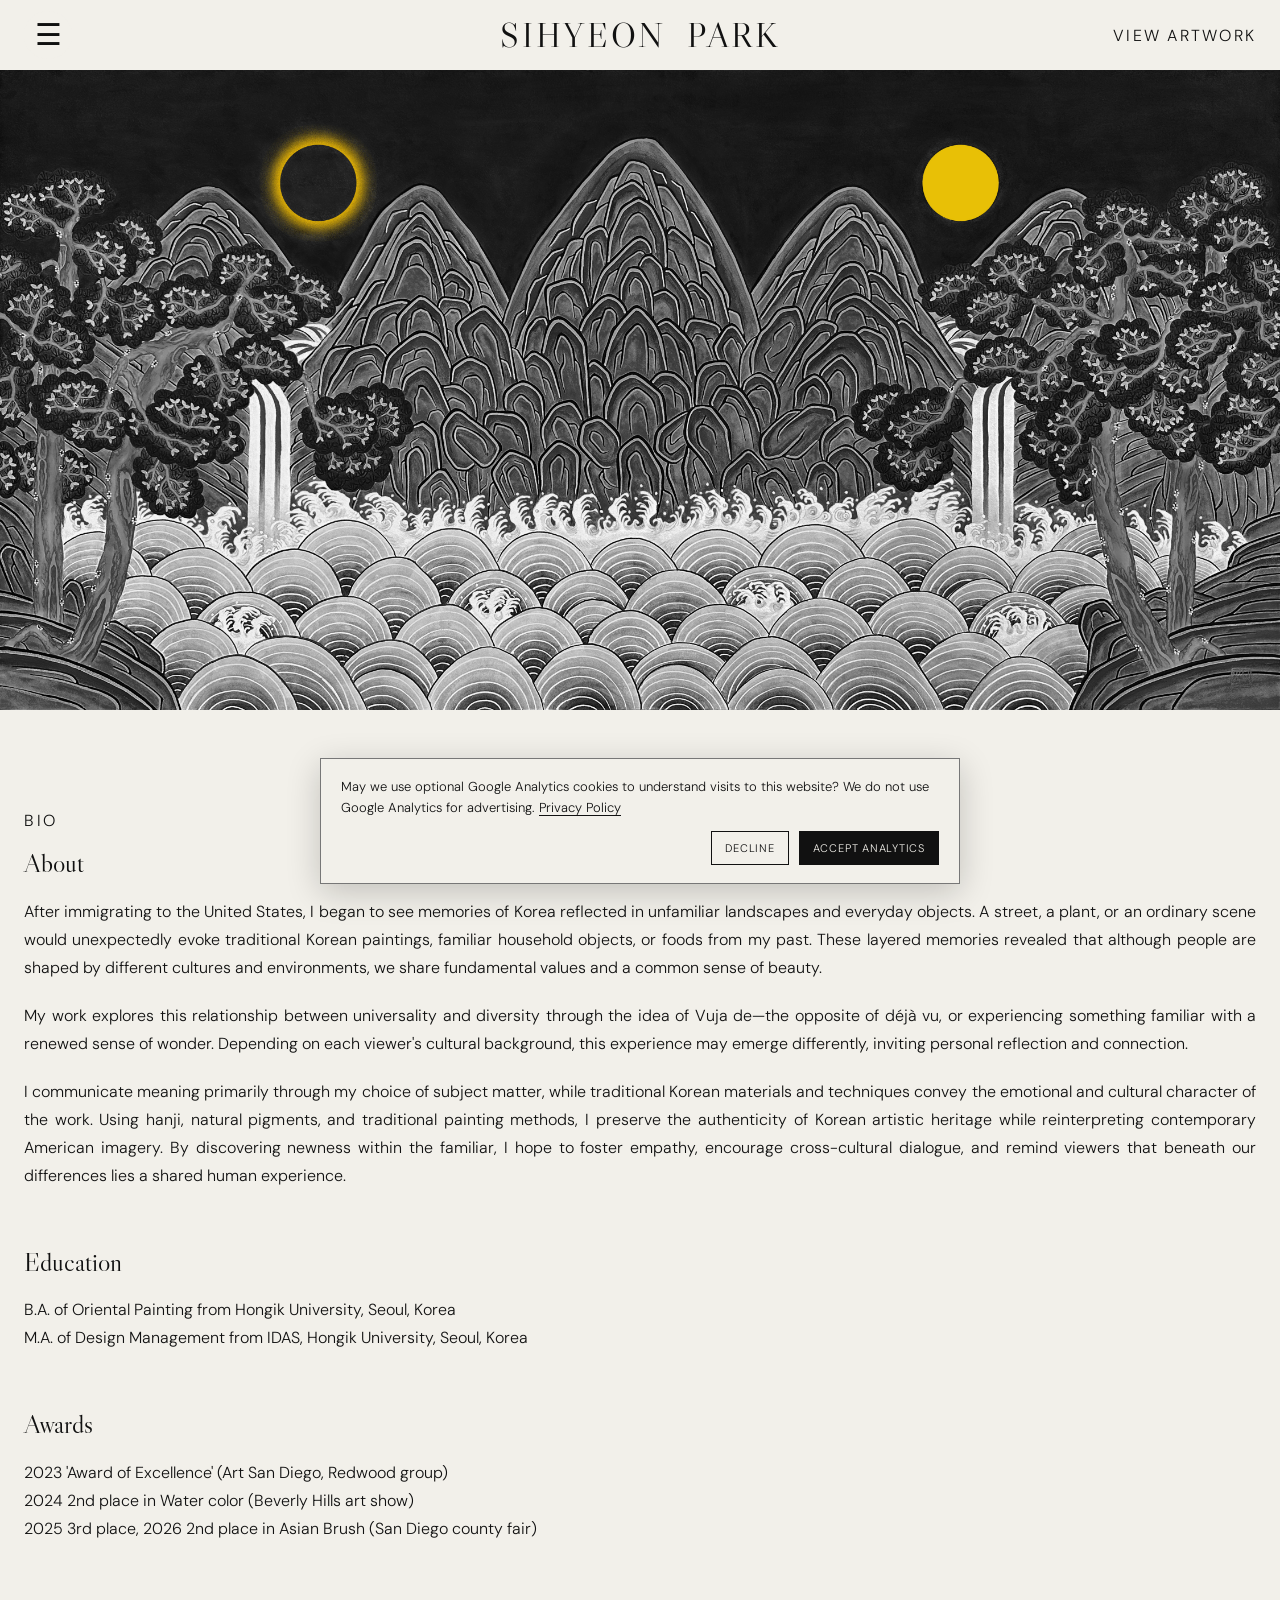
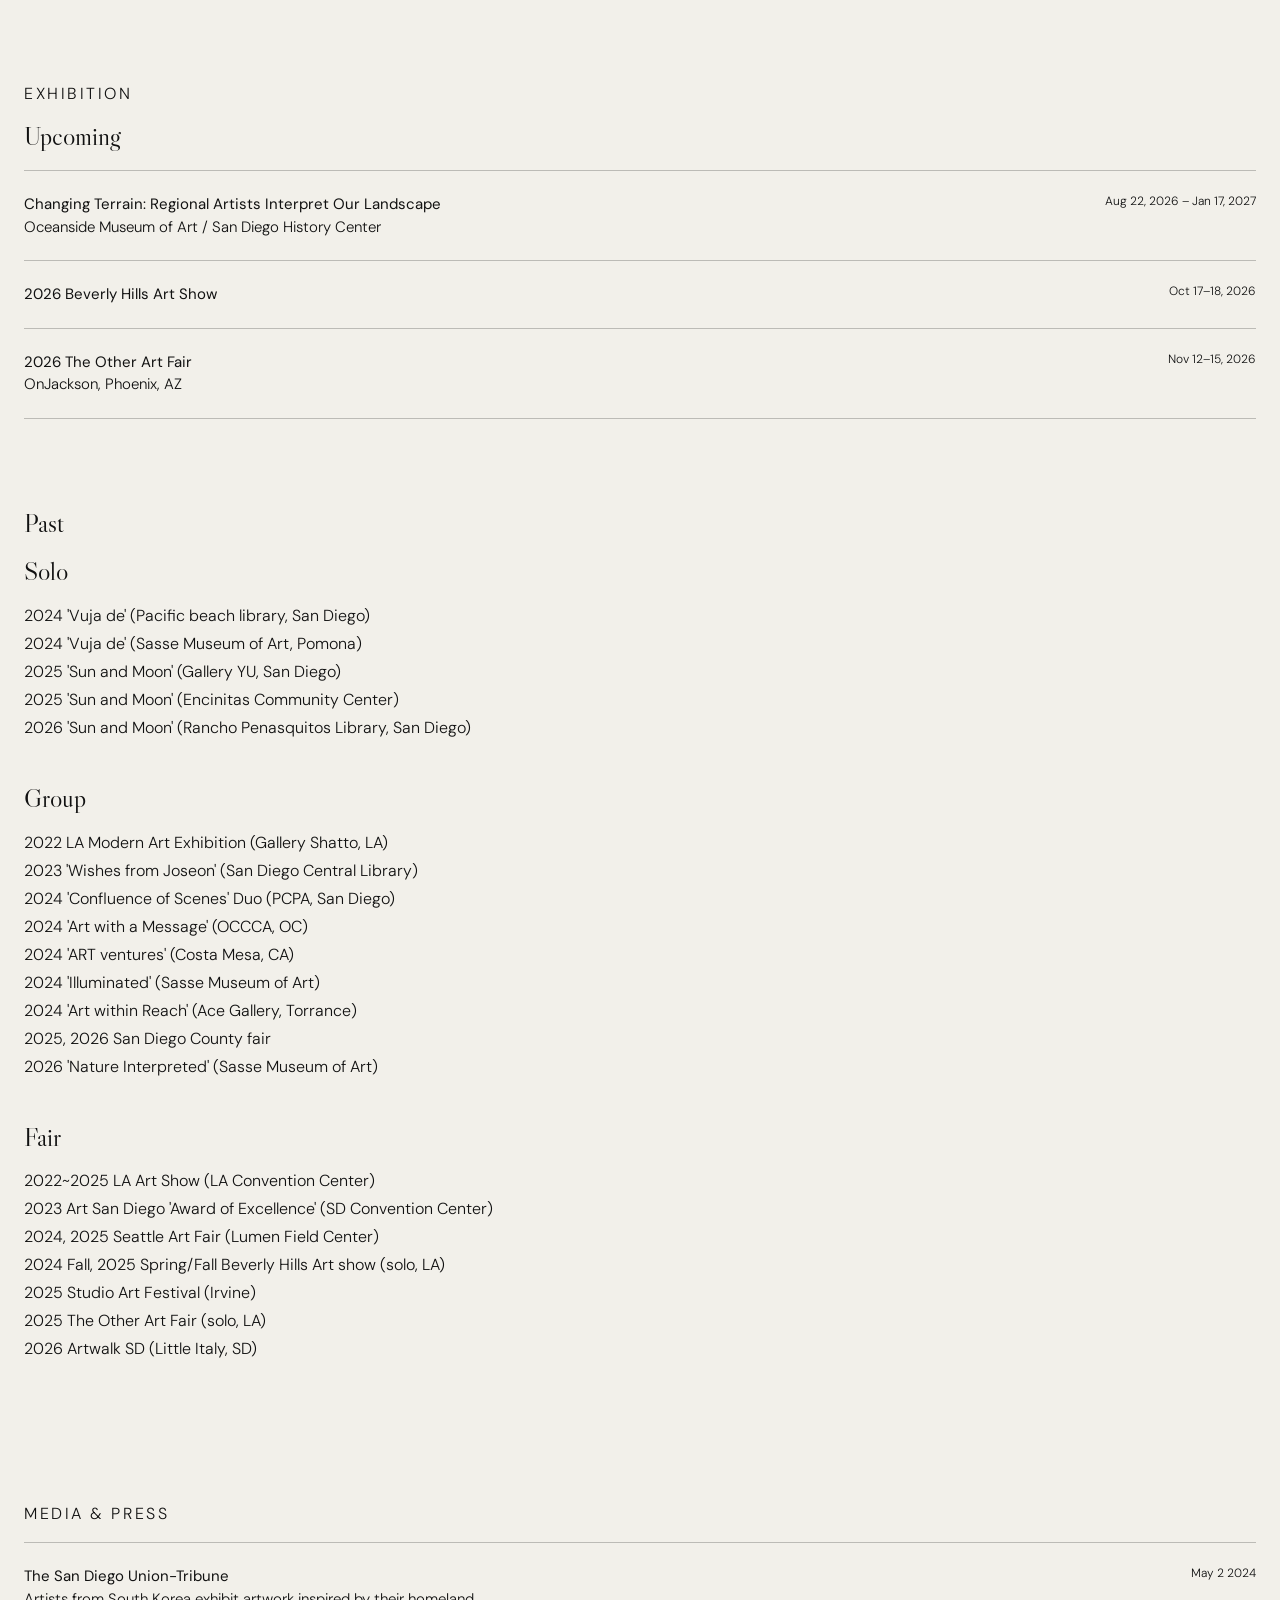
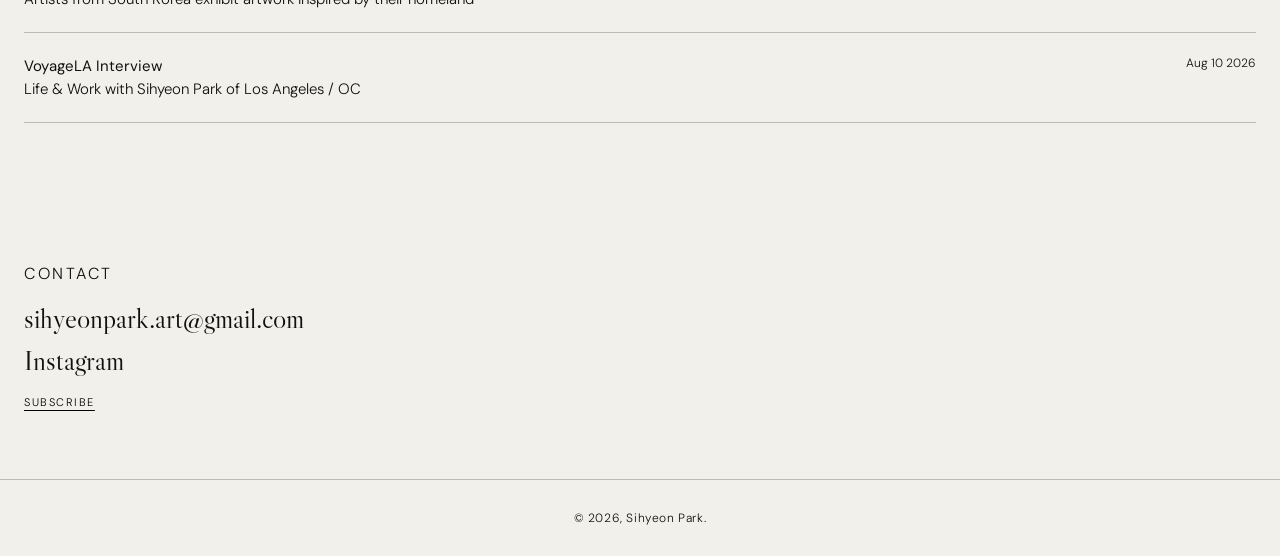
==== commit ef63e3d4: "update" ====
--- a/index.html
+++ b/index.html
@@ -4,9 +4,10 @@
 <meta charset="UTF-8"><meta name="viewport" content="width=device-width, initial-scale=1.0">
 <title>SIHYEON PARK</title>
 <link rel="stylesheet" href="styles.css">
+<script src="analytics.js" defer></script>
 </head>
 <body>
-<header class="site-header">
+<header class="site-header home-header">
   <button class="menu-button" aria-label="Open menu" aria-expanded="false">☰</button>
   <a href="index.html" class="brand">SIHYEON PARK</a>
   <a href="artwork.html" class="view-artwork">VIEW ARTWORK</a>
--- a/styles.css
+++ b/styles.css
@@ -486,3 +486,35 @@
 .policy-page a{text-decoration:underline;text-underline-offset:3px}
 .policy-page .policy-note{font-size:13px;color:#555}
 @media(max-width:760px){.policy-page{padding:115px 18px 65px}.policy-page h2{font-size:23px}.policy-page p{font-size:14px}}
+
+/* Home page: transparent at top, opaque when scrolling past hero. */
+.home-header {
+  height: 70px;
+  padding: 0 var(--pad);
+  background: transparent;
+  color: #111;
+  mix-blend-mode: normal;
+  transition: background-color .25s ease, box-shadow .25s ease;
+}
+.home-header.is-scrolled {
+  background: #f2f0ea;
+  box-shadow: 0 1px 0 rgba(17,17,17,.10);
+}
+.home-header .brand, .home-header .view-artwork { text-shadow: none; }
+@media (max-width: 760px) {
+  .home-header { height: 60px; padding: 0 var(--pad); }
+}
+@media (prefers-reduced-motion: reduce) {
+  .home-header { transition: none; }
+}
+
+/* Optional analytics consent; independent of existing navigation and signup popup. */
+.analytics-consent[hidden]{display:none!important}
+.analytics-consent{position:fixed;z-index:110;bottom:16px;left:16px;right:16px;max-width:640px;margin:0 auto;background:#f2f0ea;color:#111;border:1px solid #777;box-shadow:0 8px 32px rgba(0,0,0,.2);padding:18px 20px;font-family:"DM Sans",sans-serif}
+.analytics-consent p{margin:0 0 12px;font-size:13px;line-height:1.6}
+.analytics-consent a{text-decoration:underline;text-underline-offset:3px}
+.analytics-consent-actions{display:flex;gap:10px;justify-content:flex-end;flex-wrap:wrap}
+.analytics-consent-actions button{background:transparent;border:1px solid #111;color:#111;padding:9px 13px;font-size:11px;letter-spacing:.07em;cursor:pointer}
+.analytics-consent-actions button:last-child{background:#111;color:#f2f0ea}
+.analytics-settings{border:0;background:transparent;text-decoration:underline;text-underline-offset:3px;padding:0;cursor:pointer;font-size:13px}
+@media(max-width:760px){.analytics-consent{bottom:8px;left:8px;right:8px;padding:14px}.analytics-consent-actions{justify-content:stretch}.analytics-consent-actions button{flex:1}}
